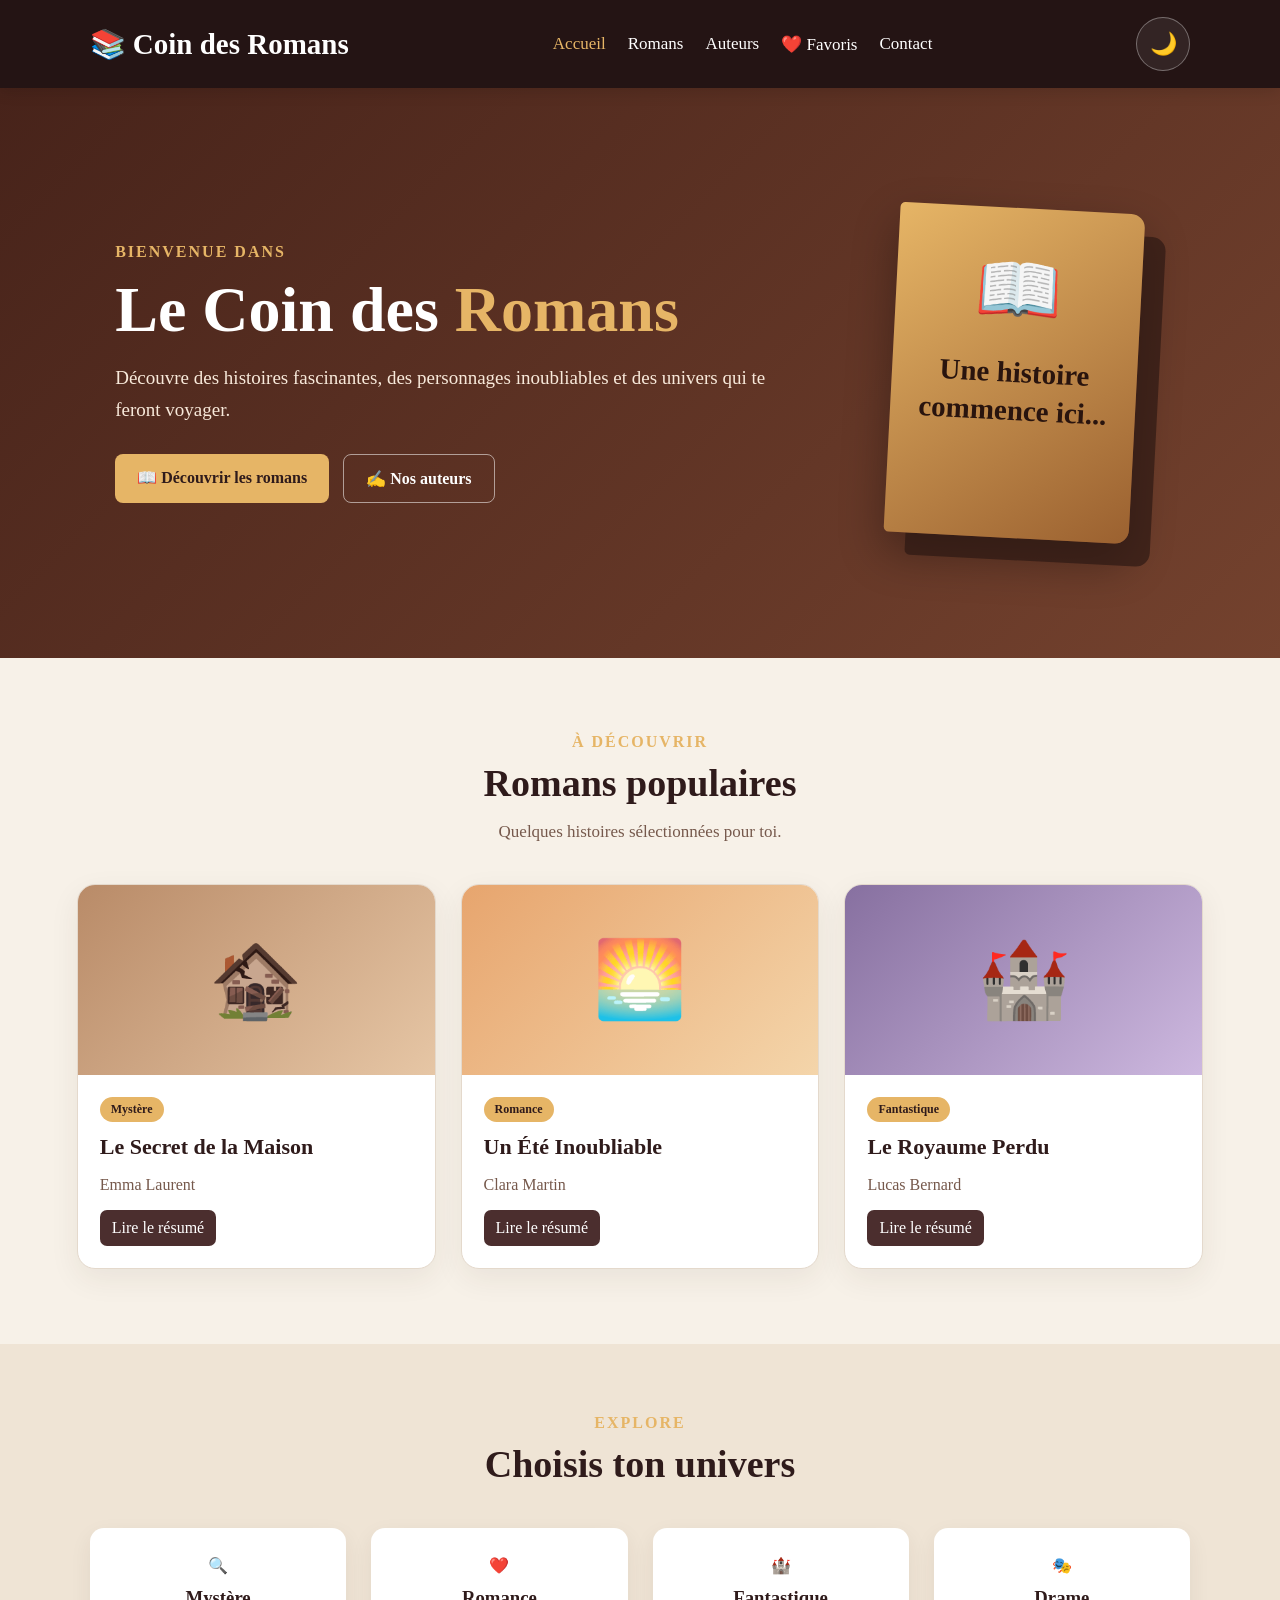
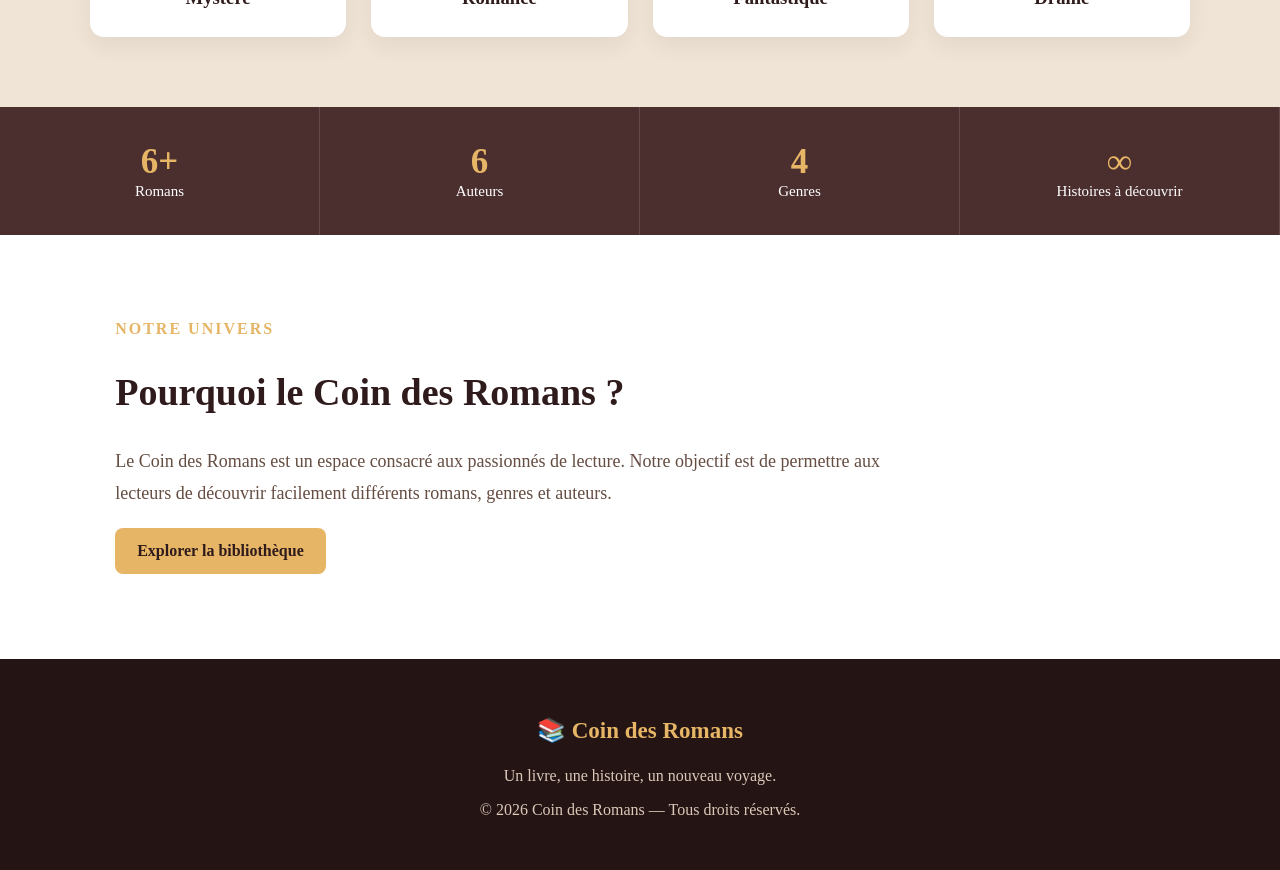
==== index.html @ 6b118066 "Coin des Romans site" ====
<!DOCTYPE html>
<html lang="fr">
<head>
    <meta charset="UTF-8">
    <meta name="viewport" content="width=device-width, initial-scale=1.0">
    <title>Coin des Romans</title>
    <link rel="stylesheet" href="style.css">
</head>
<body>

<header class="navbar">
    <a class="logo" href="index.html">📚 Coin des Romans</a>
    <nav>
        <a href="index.html" class="active">Accueil</a>
        <a href="romans.html">Romans</a>
        <a href="auteurs.html">Auteurs</a>
        <a href="favoris.html">❤️ Favoris</a>
        <a href="contact.html">Contact</a>
    </nav>
    <button id="themeButton" class="theme-btn" aria-label="Changer le thème">🌙</button>
</header>

<section class="hero">
    <div class="hero-content">
        <span class="small-title">BIENVENUE DANS</span>
        <h1>Le Coin des <span>Romans</span></h1>
        <p>Découvre des histoires fascinantes, des personnages inoubliables et des univers qui te feront voyager.</p>
        <div class="hero-buttons">
            <a href="romans.html" class="btn">📖 Découvrir les romans</a>
            <a href="auteurs.html" class="btn secondary">✍️ Nos auteurs</a>
        </div>
    </div>
    <div class="hero-book">
        <div class="book-cover">
            <span>📖</span>
            <h2>Une histoire<br>commence ici...</h2>
        </div>
    </div>
</section>

<section class="section">
    <div class="section-title">
        <span>À DÉCOUVRIR</span>
        <h2>Romans populaires</h2>
        <p>Quelques histoires sélectionnées pour toi.</p>
    </div>

    <div class="roman-grid">
        <article class="roman-card" data-genre="Mystère">
            <div class="roman-cover cover-1">🏚️</div>
            <div class="roman-info">
                <span class="genre">Mystère</span>
                <h3>Le Secret de la Maison</h3>
                <p>Emma Laurent</p>
                <button class="read-more" data-title="Le Secret de la Maison" data-author="Emma Laurent"
                    data-summary="Une jeune fille découvre une vieille maison abandonnée et décide de comprendre les secrets qui entourent cet étrange endroit.">Lire le résumé</button>
            </div>
        </article>

        <article class="roman-card" data-genre="Romance">
            <div class="roman-cover cover-2">🌅</div>
            <div class="roman-info">
                <span class="genre">Romance</span>
                <h3>Un Été Inoubliable</h3>
                <p>Clara Martin</p>
                <button class="read-more" data-title="Un Été Inoubliable" data-author="Clara Martin"
                    data-summary="Pendant un été plein de découvertes, deux jeunes personnes apprennent à mieux se connaître et voient leur quotidien changer.">Lire le résumé</button>
            </div>
        </article>

        <article class="roman-card" data-genre="Fantastique">
            <div class="roman-cover cover-3">🏰</div>
            <div class="roman-info">
                <span class="genre">Fantastique</span>
                <h3>Le Royaume Perdu</h3>
                <p>Lucas Bernard</p>
                <button class="read-more" data-title="Le Royaume Perdu" data-author="Lucas Bernard"
                    data-summary="Un mystérieux royaume oublié réapparaît après plusieurs siècles. Une jeune héroïne doit découvrir pourquoi son existence a été cachée.">Lire le résumé</button>
            </div>
        </article>
    </div>
</section>

<section class="categories">
    <div class="section-title">
        <span>EXPLORE</span>
        <h2>Choisis ton univers</h2>
    </div>
    <div class="category-grid">
        <a href="romans.html" class="category-card">🔍 <h3>Mystère</h3></a>
        <a href="romans.html" class="category-card">❤️ <h3>Romance</h3></a>
        <a href="romans.html" class="category-card">🏰 <h3>Fantastique</h3></a>
        <a href="romans.html" class="category-card">🎭 <h3>Drame</h3></a>
    </div>
</section>

<section class="stats">
    <div><strong>6+</strong><span>Romans</span></div>
    <div><strong>6</strong><span>Auteurs</span></div>
    <div><strong>4</strong><span>Genres</span></div>
    <div><strong>∞</strong><span>Histoires à découvrir</span></div>
</section>

<section class="about">
    <div>
        <span>NOTRE UNIVERS</span>
        <h2>Pourquoi le Coin des Romans ?</h2>
        <p>Le Coin des Romans est un espace consacré aux passionnés de lecture. Notre objectif est de permettre aux lecteurs de découvrir facilement différents romans, genres et auteurs.</p>
        <a href="romans.html" class="btn">Explorer la bibliothèque</a>
    </div>
</section>

<footer>
    <h3>📚 Coin des Romans</h3>
    <p>Un livre, une histoire, un nouveau voyage.</p>
    <p>© 2026 Coin des Romans — Tous droits réservés.</p>
</footer>

<div class="modal" id="romanModal">
    <div class="modal-content">
        <button class="close-modal" aria-label="Fermer">×</button>
        <h2 id="modalTitle"></h2>
        <p id="modalAuthor"></p>
        <p id="modalSummary"></p>
    </div>
</div>

<script src="script.js"></script>
</body>
</html>
---- style.css ----
*{box-sizing:border-box}
html{scroll-behavior:smooth}
body{margin:0;font-family:Georgia,"Times New Roman",serif;background:#f7f1e8;color:#2f1b1b;transition:background .3s,color .3s}
a{color:inherit}
button,input,textarea{font:inherit}
.navbar{min-height:88px;background:#241414;color:#fff;display:flex;align-items:center;justify-content:space-between;padding:0 7%;gap:25px;position:sticky;top:0;z-index:50;box-shadow:0 3px 15px #0002}
.logo{text-decoration:none;font-size:29px;font-weight:bold;white-space:nowrap}
nav{display:flex;align-items:center;gap:22px;flex-wrap:wrap;justify-content:center}
nav a{text-decoration:none;color:#fff;font-size:17px}
nav a:hover,nav a.active{color:#e6b566}
.theme-btn{width:54px;height:54px;border-radius:50%;border:1px solid #ffffff55;background:#ffffff12;color:#fff;cursor:pointer;font-size:22px}
.hero{min-height:570px;padding:80px 9%;display:flex;align-items:center;justify-content:space-between;gap:60px;background:linear-gradient(135deg,#47231a,#74422e);color:#fff}
.hero-content{max-width:680px}.small-title,.section-title>span,.about>div>span,.page-banner>span{letter-spacing:2px;font-weight:bold;color:#e6b566}
.hero h1{font-size:64px;line-height:1.05;margin:15px 0}.hero h1 span{color:#e6b566}.hero p{font-size:19px;line-height:1.7;color:#f8e9da}
.hero-buttons{display:flex;gap:14px;flex-wrap:wrap;margin-top:28px}
.btn{display:inline-block;border:0;background:#e6b566;color:#2f1b1b;text-decoration:none;padding:14px 22px;border-radius:8px;font-weight:bold;cursor:pointer;transition:.25s}
.btn:hover{transform:translateY(-2px);filter:brightness(1.05)}
.btn.secondary{background:transparent;color:#fff;border:1px solid #fff8}
.hero-book{display:flex;justify-content:center;min-width:300px}.book-cover{width:245px;height:330px;border-radius:5px 14px 14px 5px;background:linear-gradient(145deg,#e6b566,#9b6130);box-shadow:22px 22px 0 #2b1713aa,0 20px 45px #0005;padding:40px 25px;text-align:center;color:#29140e;transform:rotate(3deg)}
.book-cover span{font-size:70px}.book-cover h2{font-size:29px;line-height:1.3}
.section{width:min(1180px,88%);margin:0 auto;padding:75px 0}.section-title{text-align:center;margin-bottom:42px}.section-title h2{font-size:38px;margin:10px 0}.section-title p{font-size:17px;color:#76594c}
.roman-grid,.author-grid,.category-grid{display:grid;grid-template-columns:repeat(auto-fit,minmax(245px,1fr));gap:25px}
.roman-card,.author-card{background:#fff;border:1px solid #e4d9cc;border-radius:18px;overflow:hidden;box-shadow:0 10px 30px #3d2b1f12;transition:.25s}
.roman-card:hover,.author-card:hover{transform:translateY(-5px);box-shadow:0 15px 35px #3d2b1f22}
.roman-cover{height:190px;display:flex;align-items:center;justify-content:center;font-size:75px;background:#ead9c6}.cover-1{background:linear-gradient(135deg,#b98b68,#e6c6a5)}.cover-2{background:linear-gradient(135deg,#e7a56e,#f4d5aa)}.cover-3{background:linear-gradient(135deg,#8770a0,#cdb8df)}.cover-4{background:linear-gradient(135deg,#4a414e,#9a879e)}.cover-5{background:linear-gradient(135deg,#8c6b55,#d4b69c)}.cover-6{background:linear-gradient(135deg,#27365e,#6c7db4)}
.roman-info{padding:22px}.genre,.author-card>span{display:inline-block;background:#e6b566;color:#2f1b1b;border-radius:20px;padding:5px 11px;font-size:12px;font-weight:bold}.roman-info h3{margin:12px 0 6px;font-size:22px}.roman-info p{color:#76594c}.read-more,.favorite-btn{border:0;cursor:pointer;border-radius:7px;padding:9px 12px}.read-more{background:#4b2e2e;color:#fff}.favorite-btn{background:#f5e8da;color:#8b2f2f;font-size:20px;margin-right:7px}.favorite-btn.active{background:#ffe0e0}
.categories{padding:70px 7%;background:#efe4d5}.category-grid{max-width:1100px;margin:auto}.category-card{background:#fff;padding:28px;border-radius:14px;text-align:center;text-decoration:none;box-shadow:0 8px 22px #3d2b1f12}.category-card h3{margin:12px 0 0}
.stats{display:grid;grid-template-columns:repeat(4,1fr);background:#4b2e2e;color:#fff;text-align:center}.stats div{padding:35px 15px;border-right:1px solid #ffffff22}.stats strong{display:block;font-size:35px;color:#e6b566}.stats span{font-size:15px}
.about{padding:85px 9%;background:#fff}.about>div{max-width:800px}.about h2{font-size:38px}.about p{font-size:18px;line-height:1.8;color:#654d42}
.page-banner{text-align:center;padding:90px 20px;background:linear-gradient(135deg,#452219,#75452f);color:#fff}.page-banner h1{font-size:65px;margin:18px 0}.page-banner p{font-size:19px;color:#f7e9db}
.search-box{max-width:750px;margin:0 auto 25px;background:#fff;border:1px solid #dccfc1;border-radius:10px;padding:14px 18px;font-size:20px}.search-box input{border:0;outline:0;width:90%;font-size:17px;background:transparent}
.filters{display:flex;justify-content:center;gap:10px;flex-wrap:wrap;margin-bottom:35px}.filter-btn{border:1px solid #d1b99e;background:#fff;color:#4b2e2e;padding:10px 17px;border-radius:20px;cursor:pointer}.filter-btn.active{background:#4b2e2e;color:#fff}
.authors-section{background:#f7f1e8}.author-card{text-align:center;padding:40px 25px}.author-avatar{width:112px;height:112px;margin:0 auto 20px;border-radius:50%;display:flex;align-items:center;justify-content:center;background:linear-gradient(135deg,#75452f,#e6b566);font-size:48px;color:#2f1b1b}.author-card h3{font-size:25px;margin:10px 0}.author-card p{line-height:1.6;color:#76594c}
.contact-section{display:grid;grid-template-columns:1fr 1fr;gap:60px;align-items:start}.contact-intro h2{font-size:38px}.contact-intro>p{font-size:18px;line-height:1.8;color:#654d42}.contact-details p{line-height:1.8;font-size:17px}.contact-form{background:#fff;padding:30px;border-radius:18px;box-shadow:0 10px 30px #3d2b1f12}.contact-form label{display:block;margin:0 0 7px;font-weight:bold}.contact-form input,.contact-form textarea{width:100%;padding:13px;margin-bottom:18px;border:1px solid #d8cabc;border-radius:8px;outline:0;background:#fff}.contact-form input:focus,.contact-form textarea:focus{border-color:#a36b43}.contact-form .btn{width:100%}
.empty-message{text-align:center;padding:40px;font-size:18px;color:#76594c}.empty-message a{color:#8b5b37;font-weight:bold}
footer{background:#241414;color:#fff;text-align:center;padding:35px 20px}footer h3{font-size:23px;color:#e6b566}footer p{color:#dbc8b8}
.modal{position:fixed;inset:0;background:#0009;display:none;align-items:center;justify-content:center;padding:20px;z-index:100}.modal.show{display:flex}.modal-content{max-width:600px;width:100%;background:#fff;border-radius:18px;padding:35px;position:relative;box-shadow:0 20px 70px #0007}.modal-content h2{color:#4b2e2e}.close-modal{position:absolute;right:14px;top:10px;border:0;background:transparent;font-size:34px;cursor:pointer}
body.dark{background:#1d1513;color:#f7eee6}body.dark .section-title p,body.dark .roman-info p,body.dark .author-card p,body.dark .about p,body.dark .empty-message{color:#cdbdb0}body.dark .roman-card,body.dark .author-card,body.dark .contact-form,body.dark .modal-content,body.dark .search-box,body.dark .filter-btn,body.dark .category-card{background:#2b201d;color:#f7eee6;border-color:#493a34}body.dark .categories,body.dark .about{background:#251b18}body.dark .contact-form input,body.dark .contact-form textarea{background:#201715;color:#fff;border-color:#59463d}body.dark .favorite-btn{background:#493431;color:#ffb2b2}body.dark .page-banner{background:linear-gradient(135deg,#2b1712,#543022)}
@media(max-width:900px){.navbar{padding:15px 5%;flex-wrap:wrap;justify-content:center}.logo{width:100%;text-align:center}.hero{flex-direction:column;text-align:center;padding:60px 7%}.hero h1{font-size:47px}.hero-buttons{justify-content:center}.page-banner h1{font-size:47px}.contact-section{grid-template-columns:1fr}.stats{grid-template-columns:repeat(2,1fr)}}
@media(max-width:600px){nav{gap:10px}nav a{font-size:14px}.hero-book{min-width:0}.book-cover{width:205px;height:275px}.stats{grid-template-columns:1fr}.section{width:92%}}
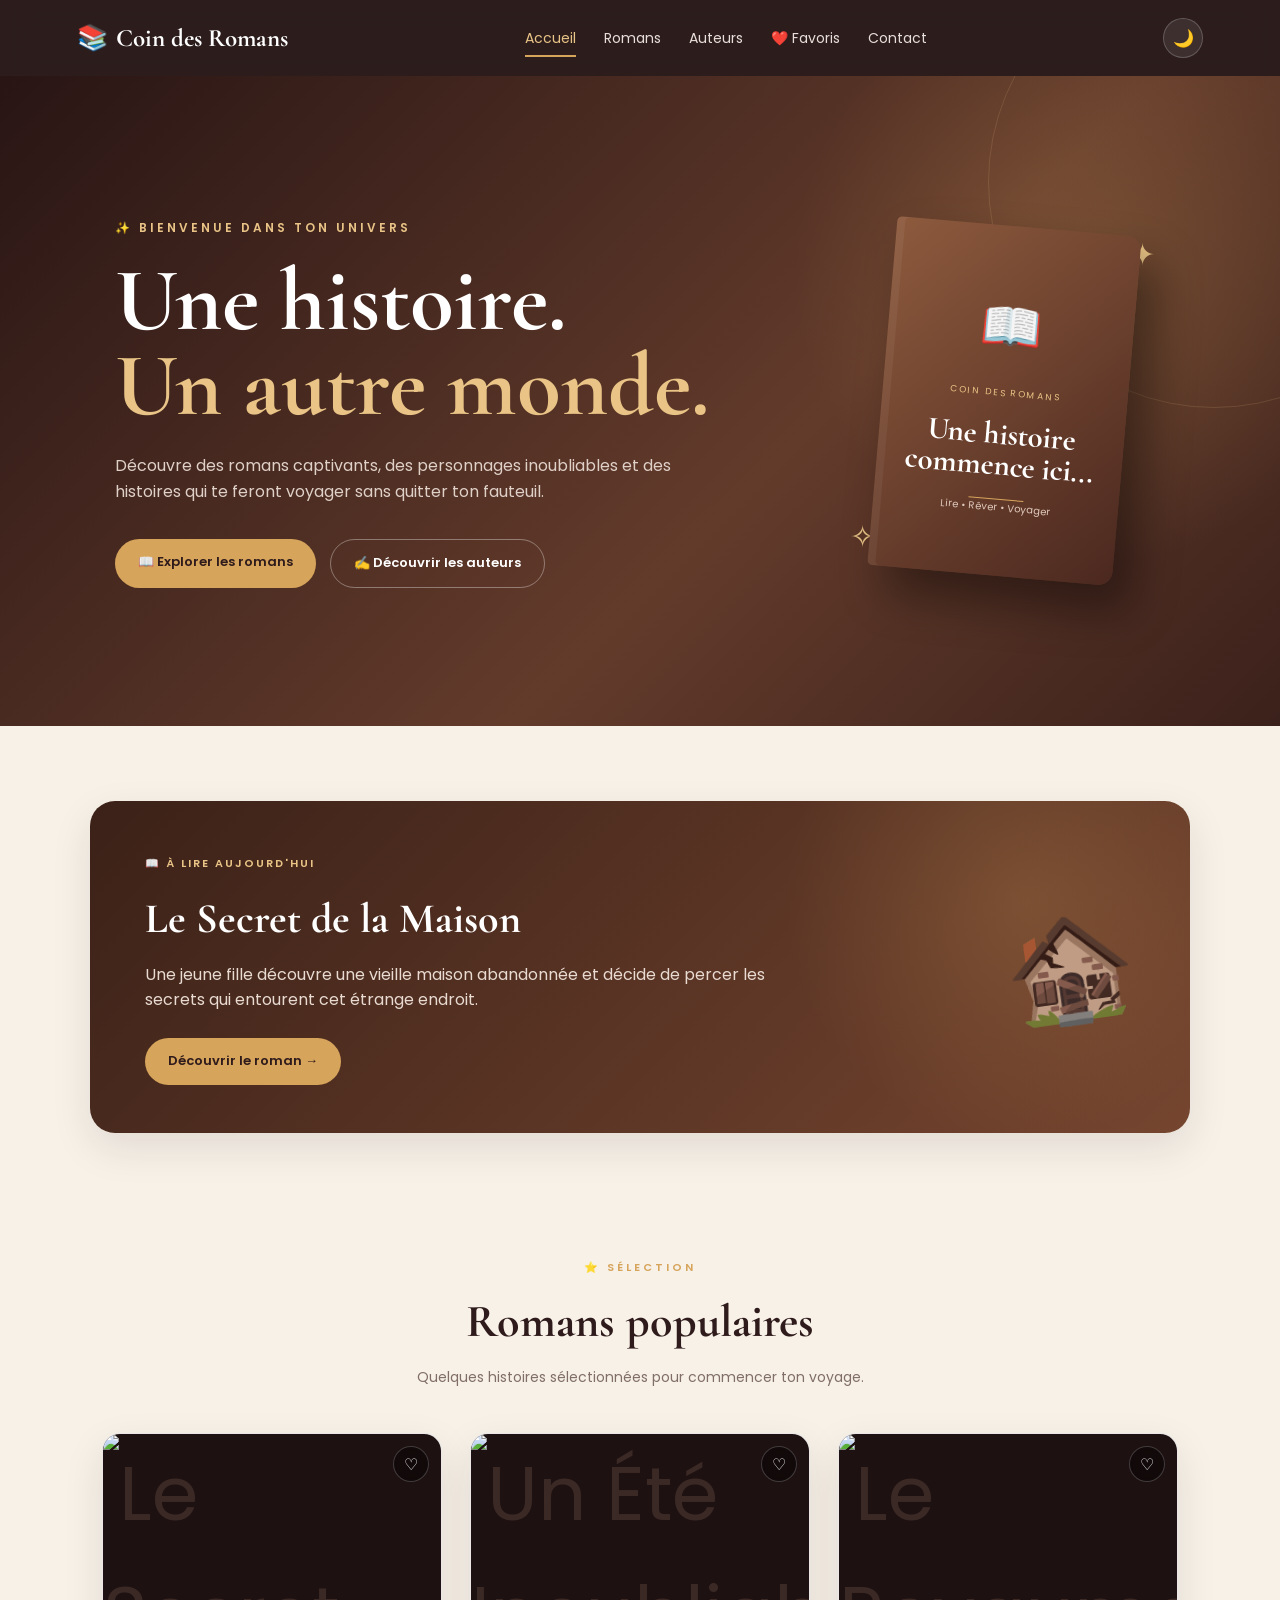
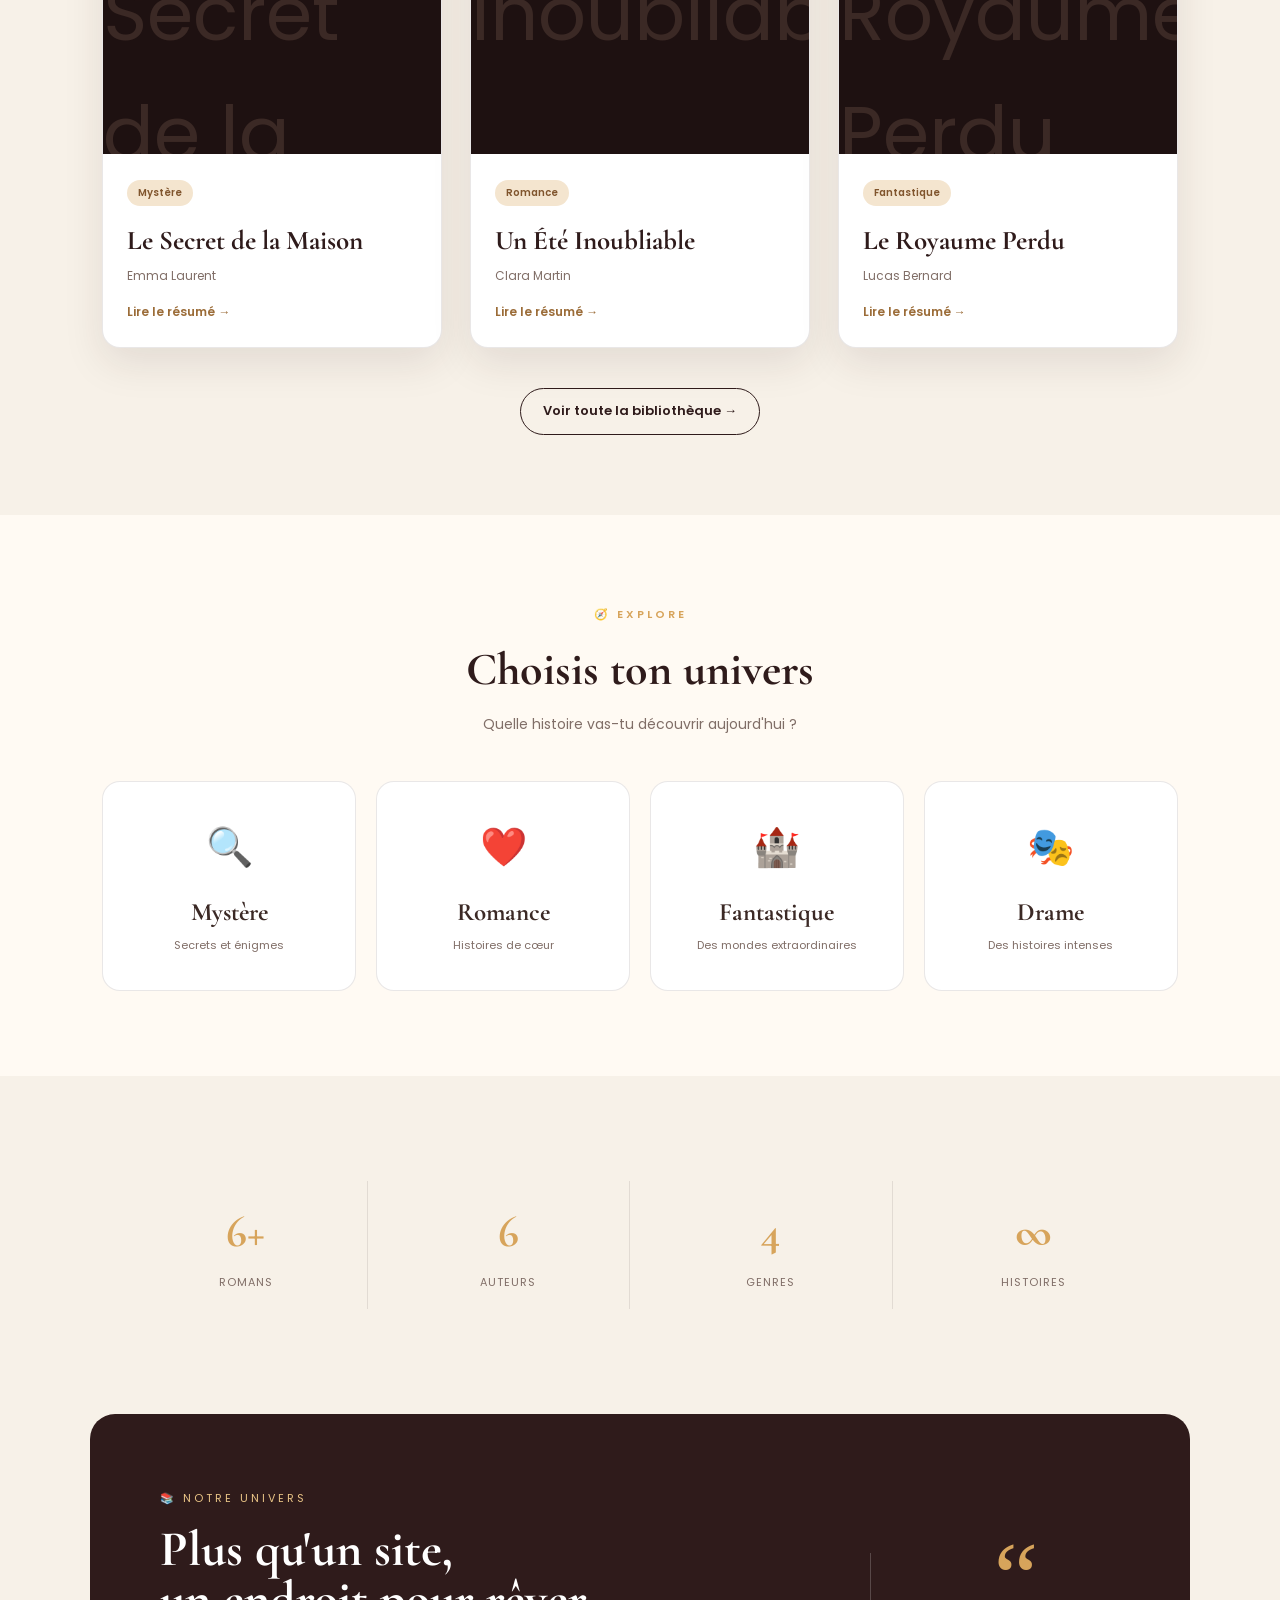
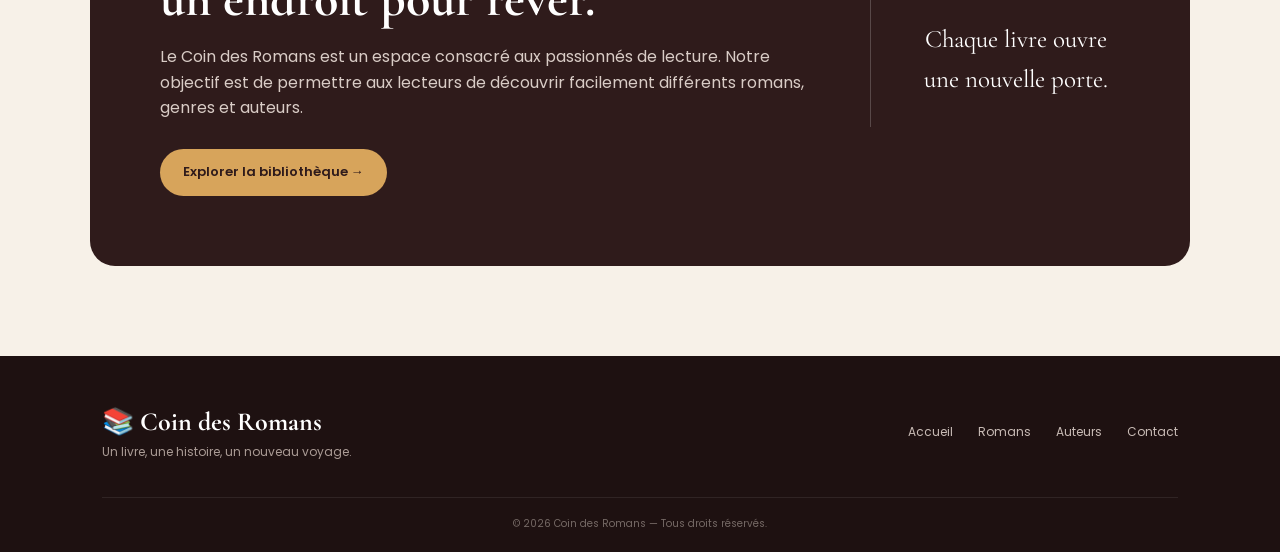
==== commit 03851245: "Mise a jour du site" ====
--- a/index.html
+++ b/index.html
@@ -6,10 +6,12 @@
     <title>Coin des Romans</title>
     <link rel="stylesheet" href="style.css">
 </head>
+
 <body>
 
 <header class="navbar">
-    <a class="logo" href="index.html">📚 Coin des Romans</a>
+    <a href="index.html" class="logo">📚 <span>Coin des Romans</span></a>
+
     <nav>
         <a href="index.html" class="active">Accueil</a>
         <a href="romans.html">Romans</a>
@@ -17,114 +19,271 @@
         <a href="favoris.html">❤️ Favoris</a>
         <a href="contact.html">Contact</a>
     </nav>
-    <button id="themeButton" class="theme-btn" aria-label="Changer le thème">🌙</button>
+
+    <button id="themeButton" class="theme-btn">🌙</button>
 </header>
+
+<main>
 
 <section class="hero">
     <div class="hero-content">
-        <span class="small-title">BIENVENUE DANS</span>
-        <h1>Le Coin des <span>Romans</span></h1>
-        <p>Découvre des histoires fascinantes, des personnages inoubliables et des univers qui te feront voyager.</p>
+        <span class="small-title">✨ BIENVENUE DANS TON UNIVERS</span>
+
+        <h1>
+            Une histoire.
+            <br>
+            <span>Un autre monde.</span>
+        </h1>
+
+        <p>
+            Découvre des romans captivants, des personnages inoubliables
+            et des histoires qui te feront voyager sans quitter ton fauteuil.
+        </p>
+
         <div class="hero-buttons">
-            <a href="romans.html" class="btn">📖 Découvrir les romans</a>
-            <a href="auteurs.html" class="btn secondary">✍️ Nos auteurs</a>
-        </div>
-    </div>
+            <a href="romans.html" class="btn">📖 Explorer les romans</a>
+            <a href="auteurs.html" class="btn secondary">✍️ Découvrir les auteurs</a>
+        </div>
+    </div>
+
     <div class="hero-book">
+        <div class="floating-star star1">✦</div>
+        <div class="floating-star star2">✧</div>
+
         <div class="book-cover">
             <span>📖</span>
+            <small>COIN DES ROMANS</small>
             <h2>Une histoire<br>commence ici...</h2>
-        </div>
-    </div>
-</section>
-
+            <div class="book-line"></div>
+            <p>Lire • Rêver • Voyager</p>
+        </div>
+    </div>
+</section>
+
+
+<section class="roman-du-jour">
+    <div class="roman-jour-content">
+        <span>📖 À LIRE AUJOURD'HUI</span>
+        <h2>Le Secret de la Maison</h2>
+
+        <p>
+            Une jeune fille découvre une vieille maison abandonnée et décide
+            de percer les secrets qui entourent cet étrange endroit.
+        </p>
+
+        <a href="romans.html" class="btn">Découvrir le roman →</a>
+    </div>
+
+    <div class="roman-jour-icon">
+        🏚️
+    </div>
+</section>
 <section class="section">
     <div class="section-title">
-        <span>À DÉCOUVRIR</span>
+        <span>⭐ SÉLECTION</span>
         <h2>Romans populaires</h2>
-        <p>Quelques histoires sélectionnées pour toi.</p>
+        <p>Quelques histoires sélectionnées pour commencer ton voyage.</p>
     </div>
 
     <div class="roman-grid">
+
         <article class="roman-card" data-genre="Mystère">
-            <div class="roman-cover cover-1">🏚️</div>
+            <div class="roman-cover">
+                <button class="favorite-btn" data-title="Le Secret de la Maison">♡</button>
+                <img src="https://images.unsplash.com/photo-1518709268805-4e9042af9f23?q=80&w=800&auto=format&fit=crop" alt="Le Secret de la Maison" class="book-img">
+            </div>
+
             <div class="roman-info">
                 <span class="genre">Mystère</span>
                 <h3>Le Secret de la Maison</h3>
                 <p>Emma Laurent</p>
-                <button class="read-more" data-title="Le Secret de la Maison" data-author="Emma Laurent"
-                    data-summary="Une jeune fille découvre une vieille maison abandonnée et décide de comprendre les secrets qui entourent cet étrange endroit.">Lire le résumé</button>
+
+                <button
+                    class="read-more"
+                    data-title="Le Secret de la Maison"
+                    data-author="Emma Laurent"
+                    data-summary="Une jeune fille découvre une vieille maison abandonnée et décide de comprendre les secrets qui entourent cet étrange endroit.">
+                    Lire le résumé →
+                </button>
             </div>
         </article>
 
+
         <article class="roman-card" data-genre="Romance">
-            <div class="roman-cover cover-2">🌅</div>
+            <div class="roman-cover">
+                <button class="favorite-btn" data-title="Un Été Inoubliable">♡</button>
+                <img src="https://images.unsplash.com/photo-1507525428034-b723cf961d3e?q=80&w=800&auto=format&fit=crop" alt="Un Été Inoubliable" class="book-img">
+            </div>
+
             <div class="roman-info">
                 <span class="genre">Romance</span>
                 <h3>Un Été Inoubliable</h3>
                 <p>Clara Martin</p>
-                <button class="read-more" data-title="Un Été Inoubliable" data-author="Clara Martin"
-                    data-summary="Pendant un été plein de découvertes, deux jeunes personnes apprennent à mieux se connaître et voient leur quotidien changer.">Lire le résumé</button>
+
+                <button
+                    class="read-more"
+                    data-title="Un Été Inoubliable"
+                    data-author="Clara Martin"
+                    data-summary="Pendant un été plein de découvertes, deux jeunes personnes apprennent à mieux se connaître et voient leur quotidien changer.">
+                    Lire le résumé →
+                </button>
             </div>
         </article>
 
+
         <article class="roman-card" data-genre="Fantastique">
-            <div class="roman-cover cover-3">🏰</div>
+            <div class="roman-cover">
+                <button class="favorite-btn" data-title="Le Royaume Perdu">♡</button>
+                <img src="https://images.unsplash.com/photo-1514539079130-25950c84af65?q=80&w=800&auto=format&fit=crop" alt="Le Royaume Perdu" class="book-img">
+            </div>
+
             <div class="roman-info">
                 <span class="genre">Fantastique</span>
                 <h3>Le Royaume Perdu</h3>
                 <p>Lucas Bernard</p>
-                <button class="read-more" data-title="Le Royaume Perdu" data-author="Lucas Bernard"
-                    data-summary="Un mystérieux royaume oublié réapparaît après plusieurs siècles. Une jeune héroïne doit découvrir pourquoi son existence a été cachée.">Lire le résumé</button>
+
+                <button
+                    class="read-more"
+                    data-title="Le Royaume Perdu"
+                    data-author="Lucas Bernard"
+                    data-summary="Un mystérieux royaume oublié réapparaît après plusieurs siècles. Une jeune héroïne doit découvrir pourquoi son existence a été cachée.">
+                    Lire le résumé →
+                </button>
             </div>
         </article>
+
+    </div>
+
+    <div class="center-button">
+        <a href="romans.html" class="outline-btn">Voir toute la bibliothèque →</a>
     </div>
 </section>
 
 <section class="categories">
     <div class="section-title">
-        <span>EXPLORE</span>
+        <span>🧭 EXPLORE</span>
         <h2>Choisis ton univers</h2>
-    </div>
+        <p>Quelle histoire vas-tu découvrir aujourd'hui ?</p>
+    </div>
+
     <div class="category-grid">
-        <a href="romans.html" class="category-card">🔍 <h3>Mystère</h3></a>
-        <a href="romans.html" class="category-card">❤️ <h3>Romance</h3></a>
-        <a href="romans.html" class="category-card">🏰 <h3>Fantastique</h3></a>
-        <a href="romans.html" class="category-card">🎭 <h3>Drame</h3></a>
-    </div>
-</section>
+
+        <a href="romans.html" class="category-card">
+            <div class="category-icon">🔍</div>
+            <h3>Mystère</h3>
+            <p>Secrets et énigmes</p>
+        </a>
+
+        <a href="romans.html" class="category-card">
+            <div class="category-icon">❤️</div>
+            <h3>Romance</h3>
+            <p>Histoires de cœur</p>
+        </a>
+
+        <a href="romans.html" class="category-card">
+            <div class="category-icon">🏰</div>
+            <h3>Fantastique</h3>
+            <p>Des mondes extraordinaires</p>
+        </a>
+
+        <a href="romans.html" class="category-card">
+            <div class="category-icon">🎭</div>
+            <h3>Drame</h3>
+            <p>Des histoires intenses</p>
+        </a>
+
+    </div>
+</section>
+
 
 <section class="stats">
-    <div><strong>6+</strong><span>Romans</span></div>
-    <div><strong>6</strong><span>Auteurs</span></div>
-    <div><strong>4</strong><span>Genres</span></div>
-    <div><strong>∞</strong><span>Histoires à découvrir</span></div>
-</section>
+    <div>
+        <strong>6+</strong>
+        <span>Romans</span>
+    </div>
+
+    <div>
+        <strong>6</strong>
+        <span>Auteurs</span>
+    </div>
+
+    <div>
+        <strong>4</strong>
+        <span>Genres</span>
+    </div>
+
+    <div>
+        <strong>∞</strong>
+        <span>Histoires</span>
+    </div>
+</section>
+
 
 <section class="about">
-    <div>
-        <span>NOTRE UNIVERS</span>
-        <h2>Pourquoi le Coin des Romans ?</h2>
-        <p>Le Coin des Romans est un espace consacré aux passionnés de lecture. Notre objectif est de permettre aux lecteurs de découvrir facilement différents romans, genres et auteurs.</p>
-        <a href="romans.html" class="btn">Explorer la bibliothèque</a>
-    </div>
-</section>
+    <div class="about-content">
+        <span>📚 NOTRE UNIVERS</span>
+
+        <h2>Plus qu'un site,<br>un endroit pour rêver.</h2>
+
+        <p>
+            Le Coin des Romans est un espace consacré aux passionnés de lecture.
+            Notre objectif est de permettre aux lecteurs de découvrir facilement
+            différents romans, genres et auteurs.
+        </p>
+
+        <a href="romans.html" class="btn">Explorer la bibliothèque →</a>
+    </div>
+
+    <div class="about-decoration">
+        <span>“</span>
+        <p>Chaque livre ouvre<br>une nouvelle porte.</p>
+    </div>
+</section>
+
+</main>
+
 
 <footer>
-    <h3>📚 Coin des Romans</h3>
-    <p>Un livre, une histoire, un nouveau voyage.</p>
-    <p>© 2026 Coin des Romans — Tous droits réservés.</p>
+    <div class="footer-content">
+
+        <div>
+            <h3>📚 Coin des Romans</h3>
+            <p>Un livre, une histoire, un nouveau voyage.</p>
+        </div>
+
+        <div class="footer-links">
+            <a href="index.html">Accueil</a>
+            <a href="romans.html">Romans</a>
+            <a href="auteurs.html">Auteurs</a>
+            <a href="contact.html">Contact</a>
+        </div>
+
+    </div>
+
+    <div class="footer-bottom">
+        © 2026 Coin des Romans — Tous droits réservés.
+    </div>
 </footer>
+
 
 <div class="modal" id="romanModal">
     <div class="modal-content">
+
         <button class="close-modal" aria-label="Fermer">×</button>
+
+        <span>📖 ROMAN</span>
+
         <h2 id="modalTitle"></h2>
-        <p id="modalAuthor"></p>
+
+        <p class="modal-author" id="modalAuthor"></p>
+
         <p id="modalSummary"></p>
+
     </div>
 </div>
 
+
 <script src="script.js"></script>
+
 </body>
 </html>
--- a/style.css
+++ b/style.css
@@ -1,40 +1,1035 @@
-*{box-sizing:border-box}
-html{scroll-behavior:smooth}
-body{margin:0;font-family:Georgia,"Times New Roman",serif;background:#f7f1e8;color:#2f1b1b;transition:background .3s,color .3s}
-a{color:inherit}
-button,input,textarea{font:inherit}
-.navbar{min-height:88px;background:#241414;color:#fff;display:flex;align-items:center;justify-content:space-between;padding:0 7%;gap:25px;position:sticky;top:0;z-index:50;box-shadow:0 3px 15px #0002}
-.logo{text-decoration:none;font-size:29px;font-weight:bold;white-space:nowrap}
-nav{display:flex;align-items:center;gap:22px;flex-wrap:wrap;justify-content:center}
-nav a{text-decoration:none;color:#fff;font-size:17px}
-nav a:hover,nav a.active{color:#e6b566}
-.theme-btn{width:54px;height:54px;border-radius:50%;border:1px solid #ffffff55;background:#ffffff12;color:#fff;cursor:pointer;font-size:22px}
-.hero{min-height:570px;padding:80px 9%;display:flex;align-items:center;justify-content:space-between;gap:60px;background:linear-gradient(135deg,#47231a,#74422e);color:#fff}
-.hero-content{max-width:680px}.small-title,.section-title>span,.about>div>span,.page-banner>span{letter-spacing:2px;font-weight:bold;color:#e6b566}
-.hero h1{font-size:64px;line-height:1.05;margin:15px 0}.hero h1 span{color:#e6b566}.hero p{font-size:19px;line-height:1.7;color:#f8e9da}
-.hero-buttons{display:flex;gap:14px;flex-wrap:wrap;margin-top:28px}
-.btn{display:inline-block;border:0;background:#e6b566;color:#2f1b1b;text-decoration:none;padding:14px 22px;border-radius:8px;font-weight:bold;cursor:pointer;transition:.25s}
-.btn:hover{transform:translateY(-2px);filter:brightness(1.05)}
-.btn.secondary{background:transparent;color:#fff;border:1px solid #fff8}
-.hero-book{display:flex;justify-content:center;min-width:300px}.book-cover{width:245px;height:330px;border-radius:5px 14px 14px 5px;background:linear-gradient(145deg,#e6b566,#9b6130);box-shadow:22px 22px 0 #2b1713aa,0 20px 45px #0005;padding:40px 25px;text-align:center;color:#29140e;transform:rotate(3deg)}
-.book-cover span{font-size:70px}.book-cover h2{font-size:29px;line-height:1.3}
-.section{width:min(1180px,88%);margin:0 auto;padding:75px 0}.section-title{text-align:center;margin-bottom:42px}.section-title h2{font-size:38px;margin:10px 0}.section-title p{font-size:17px;color:#76594c}
-.roman-grid,.author-grid,.category-grid{display:grid;grid-template-columns:repeat(auto-fit,minmax(245px,1fr));gap:25px}
-.roman-card,.author-card{background:#fff;border:1px solid #e4d9cc;border-radius:18px;overflow:hidden;box-shadow:0 10px 30px #3d2b1f12;transition:.25s}
-.roman-card:hover,.author-card:hover{transform:translateY(-5px);box-shadow:0 15px 35px #3d2b1f22}
-.roman-cover{height:190px;display:flex;align-items:center;justify-content:center;font-size:75px;background:#ead9c6}.cover-1{background:linear-gradient(135deg,#b98b68,#e6c6a5)}.cover-2{background:linear-gradient(135deg,#e7a56e,#f4d5aa)}.cover-3{background:linear-gradient(135deg,#8770a0,#cdb8df)}.cover-4{background:linear-gradient(135deg,#4a414e,#9a879e)}.cover-5{background:linear-gradient(135deg,#8c6b55,#d4b69c)}.cover-6{background:linear-gradient(135deg,#27365e,#6c7db4)}
-.roman-info{padding:22px}.genre,.author-card>span{display:inline-block;background:#e6b566;color:#2f1b1b;border-radius:20px;padding:5px 11px;font-size:12px;font-weight:bold}.roman-info h3{margin:12px 0 6px;font-size:22px}.roman-info p{color:#76594c}.read-more,.favorite-btn{border:0;cursor:pointer;border-radius:7px;padding:9px 12px}.read-more{background:#4b2e2e;color:#fff}.favorite-btn{background:#f5e8da;color:#8b2f2f;font-size:20px;margin-right:7px}.favorite-btn.active{background:#ffe0e0}
-.categories{padding:70px 7%;background:#efe4d5}.category-grid{max-width:1100px;margin:auto}.category-card{background:#fff;padding:28px;border-radius:14px;text-align:center;text-decoration:none;box-shadow:0 8px 22px #3d2b1f12}.category-card h3{margin:12px 0 0}
-.stats{display:grid;grid-template-columns:repeat(4,1fr);background:#4b2e2e;color:#fff;text-align:center}.stats div{padding:35px 15px;border-right:1px solid #ffffff22}.stats strong{display:block;font-size:35px;color:#e6b566}.stats span{font-size:15px}
-.about{padding:85px 9%;background:#fff}.about>div{max-width:800px}.about h2{font-size:38px}.about p{font-size:18px;line-height:1.8;color:#654d42}
-.page-banner{text-align:center;padding:90px 20px;background:linear-gradient(135deg,#452219,#75452f);color:#fff}.page-banner h1{font-size:65px;margin:18px 0}.page-banner p{font-size:19px;color:#f7e9db}
-.search-box{max-width:750px;margin:0 auto 25px;background:#fff;border:1px solid #dccfc1;border-radius:10px;padding:14px 18px;font-size:20px}.search-box input{border:0;outline:0;width:90%;font-size:17px;background:transparent}
-.filters{display:flex;justify-content:center;gap:10px;flex-wrap:wrap;margin-bottom:35px}.filter-btn{border:1px solid #d1b99e;background:#fff;color:#4b2e2e;padding:10px 17px;border-radius:20px;cursor:pointer}.filter-btn.active{background:#4b2e2e;color:#fff}
-.authors-section{background:#f7f1e8}.author-card{text-align:center;padding:40px 25px}.author-avatar{width:112px;height:112px;margin:0 auto 20px;border-radius:50%;display:flex;align-items:center;justify-content:center;background:linear-gradient(135deg,#75452f,#e6b566);font-size:48px;color:#2f1b1b}.author-card h3{font-size:25px;margin:10px 0}.author-card p{line-height:1.6;color:#76594c}
-.contact-section{display:grid;grid-template-columns:1fr 1fr;gap:60px;align-items:start}.contact-intro h2{font-size:38px}.contact-intro>p{font-size:18px;line-height:1.8;color:#654d42}.contact-details p{line-height:1.8;font-size:17px}.contact-form{background:#fff;padding:30px;border-radius:18px;box-shadow:0 10px 30px #3d2b1f12}.contact-form label{display:block;margin:0 0 7px;font-weight:bold}.contact-form input,.contact-form textarea{width:100%;padding:13px;margin-bottom:18px;border:1px solid #d8cabc;border-radius:8px;outline:0;background:#fff}.contact-form input:focus,.contact-form textarea:focus{border-color:#a36b43}.contact-form .btn{width:100%}
-.empty-message{text-align:center;padding:40px;font-size:18px;color:#76594c}.empty-message a{color:#8b5b37;font-weight:bold}
-footer{background:#241414;color:#fff;text-align:center;padding:35px 20px}footer h3{font-size:23px;color:#e6b566}footer p{color:#dbc8b8}
-.modal{position:fixed;inset:0;background:#0009;display:none;align-items:center;justify-content:center;padding:20px;z-index:100}.modal.show{display:flex}.modal-content{max-width:600px;width:100%;background:#fff;border-radius:18px;padding:35px;position:relative;box-shadow:0 20px 70px #0007}.modal-content h2{color:#4b2e2e}.close-modal{position:absolute;right:14px;top:10px;border:0;background:transparent;font-size:34px;cursor:pointer}
-body.dark{background:#1d1513;color:#f7eee6}body.dark .section-title p,body.dark .roman-info p,body.dark .author-card p,body.dark .about p,body.dark .empty-message{color:#cdbdb0}body.dark .roman-card,body.dark .author-card,body.dark .contact-form,body.dark .modal-content,body.dark .search-box,body.dark .filter-btn,body.dark .category-card{background:#2b201d;color:#f7eee6;border-color:#493a34}body.dark .categories,body.dark .about{background:#251b18}body.dark .contact-form input,body.dark .contact-form textarea{background:#201715;color:#fff;border-color:#59463d}body.dark .favorite-btn{background:#493431;color:#ffb2b2}body.dark .page-banner{background:linear-gradient(135deg,#2b1712,#543022)}
-@media(max-width:900px){.navbar{padding:15px 5%;flex-wrap:wrap;justify-content:center}.logo{width:100%;text-align:center}.hero{flex-direction:column;text-align:center;padding:60px 7%}.hero h1{font-size:47px}.hero-buttons{justify-content:center}.page-banner h1{font-size:47px}.contact-section{grid-template-columns:1fr}.stats{grid-template-columns:repeat(2,1fr)}}
-@media(max-width:600px){nav{gap:10px}nav a{font-size:14px}.hero-book{min-width:0}.book-cover{width:205px;height:275px}.stats{grid-template-columns:1fr}.section{width:92%}}
+@import url('https://fonts.googleapis.com/css2?family=Cormorant+Garamond:wght@500;600;700&family=Poppins:wght@300;400;500;600&display=swap');
+
+:root {
+    --bg: #f7f1e8;
+    --bg2: #fffaf3;
+    --card: #ffffff;
+    --brown: #2f1b1b;
+    --brown2: #542f24;
+    --gold: #d7a45b;
+    --gold-light: #e9c486;
+    --text: #3b2925;
+    --muted: #806e67;
+    --border: rgba(47, 27, 27, 0.1);
+    --shadow: 0 15px 40px rgba(47, 27, 27, 0.10);
+}
+
+* {
+    margin: 0;
+    padding: 0;
+    box-sizing: border-box;
+}
+
+html {
+    scroll-behavior: smooth;
+}
+
+body {
+    font-family: 'Poppins', sans-serif;
+    background: var(--bg);
+    color: var(--text);
+    line-height: 1.6;
+    transition: background .3s, color .3s;
+}
+
+a {
+    text-decoration: none;
+    color: inherit;
+}
+
+button {
+    font-family: inherit;
+}
+
+
+/* ================= NAVBAR ================= */
+
+.navbar {
+    height: 76px;
+    padding: 0 6%;
+    display: flex;
+    align-items: center;
+    justify-content: space-between;
+    background: rgba(36, 20, 20, .96);
+    color: white;
+    position: sticky;
+    top: 0;
+    z-index: 1000;
+    backdrop-filter: blur(15px);
+}
+
+.logo {
+    font-family: 'Cormorant Garamond', serif;
+    font-size: 25px;
+    font-weight: 700;
+    display: flex;
+    align-items: center;
+    gap: 8px;
+}
+
+.navbar nav {
+    display: flex;
+    gap: 28px;
+}
+
+.navbar nav a {
+    position: relative;
+    font-size: 14px;
+    color: #e8ded9;
+    transition: .3s;
+}
+
+.navbar nav a:hover,
+.navbar nav a.active {
+    color: var(--gold-light);
+}
+
+.navbar nav a::after {
+    content: "";
+    position: absolute;
+    left: 0;
+    bottom: -8px;
+    width: 0;
+    height: 2px;
+    background: var(--gold);
+    transition: .3s;
+}
+
+.navbar nav a:hover::after,
+.navbar nav a.active::after {
+    width: 100%;
+}
+
+.theme-btn {
+    border: 1px solid rgba(255,255,255,.2);
+    background: rgba(255,255,255,.08);
+    color: white;
+    width: 40px;
+    height: 40px;
+    border-radius: 50%;
+    cursor: pointer;
+    font-size: 17px;
+    transition: .3s;
+}
+
+.theme-btn:hover {
+    transform: rotate(20deg) scale(1.08);
+}
+
+
+/* ================= HERO ================= */
+
+.hero {
+    min-height: 650px;
+    padding: 80px 9%;
+    display: flex;
+    align-items: center;
+    justify-content: space-between;
+    gap: 60px;
+    position: relative;
+    overflow: hidden;
+    color: white;
+
+    background:
+        radial-gradient(circle at 85% 30%, rgba(215,164,91,.22), transparent 25%),
+        linear-gradient(135deg, #281514, #633b2b 60%, #3b211b);
+}
+
+.hero::before {
+    content: "";
+    position: absolute;
+    width: 450px;
+    height: 450px;
+    border: 1px solid rgba(233,196,134,.15);
+    border-radius: 50%;
+    right: -160px;
+    top: -120px;
+}
+
+.hero-content {
+    max-width: 650px;
+    position: relative;
+    z-index: 2;
+    animation: fadeUp .8s ease;
+}
+
+.small-title {
+    color: var(--gold-light);
+    letter-spacing: 3px;
+    font-size: 12px;
+    font-weight: 600;
+}
+
+.hero h1 {
+    font-family: 'Cormorant Garamond', serif;
+    font-size: clamp(55px, 7vw, 90px);
+    line-height: .95;
+    margin: 18px 0 25px;
+}
+
+.hero h1 span {
+    color: var(--gold-light);
+}
+
+.hero-content > p {
+    max-width: 590px;
+    color: #dfd0c8;
+    font-size: 16px;
+}
+
+.hero-buttons {
+    display: flex;
+    gap: 14px;
+    margin-top: 35px;
+    flex-wrap: wrap;
+}
+
+.btn {
+    display: inline-block;
+    padding: 13px 23px;
+    border-radius: 30px;
+    background: var(--gold);
+    color: #2f1b1b;
+    font-weight: 600;
+    font-size: 13px;
+    transition: .3s;
+    border: none;
+    cursor: pointer;
+}
+
+.btn:hover {
+    transform: translateY(-3px);
+    box-shadow: 0 10px 25px rgba(215,164,91,.25);
+}
+
+.btn.secondary {
+    background: transparent;
+    color: white;
+    border: 1px solid rgba(255,255,255,.35);
+}
+
+
+/* ================= BOOK ================= */
+
+.hero-book {
+    width: 320px;
+    height: 390px;
+    position: relative;
+    display: flex;
+    justify-content: center;
+    align-items: center;
+}
+
+.book-cover {
+    width: 245px;
+    height: 350px;
+    padding: 40px 25px;
+    text-align: center;
+    display: flex;
+    flex-direction: column;
+    align-items: center;
+    justify-content: center;
+
+    border-radius: 5px 14px 14px 5px;
+
+    background:
+        linear-gradient(135deg, #8d5a3d, #4b281f);
+
+    box-shadow:
+        20px 25px 45px rgba(0,0,0,.4),
+        inset 8px 0 0 rgba(255,255,255,.05);
+
+    transform: rotate(5deg);
+    transition: .5s;
+}
+
+.book-cover:hover {
+    transform: rotate(1deg) translateY(-10px);
+}
+
+.book-cover > span {
+    font-size: 50px;
+}
+
+.book-cover small {
+    color: var(--gold-light);
+    letter-spacing: 2px;
+    margin-top: 20px;
+    font-size: 9px;
+}
+
+.book-cover h2 {
+    font-family: 'Cormorant Garamond', serif;
+    font-size: 31px;
+    margin: 18px 0;
+    line-height: 1;
+}
+
+.book-cover p {
+    font-size: 10px;
+    color: #dfc9bc;
+}
+
+.book-line {
+    width: 55px;
+    height: 1px;
+    background: var(--gold);
+}
+
+.floating-star {
+    position: absolute;
+    color: var(--gold-light);
+    font-size: 30px;
+    animation: float 3s ease-in-out infinite;
+}
+
+.star1 {
+    top: 25px;
+    right: 10px;
+}
+
+.star2 {
+    bottom: 35px;
+    left: 5px;
+    animation-delay: 1s;
+}
+
+
+/* ================= ROMAN DU JOUR ================= */
+
+.roman-du-jour {
+    max-width: 1100px;
+    margin: 75px auto 40px;
+    padding: 48px 55px;
+    border-radius: 25px;
+
+    background:
+        radial-gradient(circle at 85% 30%, rgba(215,164,91,.2), transparent 25%),
+        linear-gradient(135deg, #3b2118, #75452f);
+
+    color: white;
+
+    display: flex;
+    align-items: center;
+    justify-content: space-between;
+    gap: 30px;
+
+    box-shadow: var(--shadow);
+    overflow: hidden;
+}
+
+.roman-jour-content {
+    max-width: 700px;
+}
+
+.roman-jour-content > span {
+    color: var(--gold-light);
+    font-size: 11px;
+    letter-spacing: 2px;
+    font-weight: 600;
+}
+
+.roman-jour-content h2 {
+    font-family: 'Cormorant Garamond', serif;
+    font-size: 42px;
+    margin: 10px 0;
+}
+
+.roman-jour-content p {
+    color: #e9dbd2;
+    max-width: 650px;
+    margin-bottom: 25px;
+}
+
+.roman-jour-icon {
+    font-size: 105px;
+    transform: rotate(-8deg);
+    opacity: .9;
+}
+
+
+/* ================= SECTIONS ================= */
+
+.section {
+    padding: 80px 8%;
+}
+
+.section-title {
+    text-align: center;
+    margin-bottom: 45px;
+}
+
+.section-title > span {
+    color: var(--gold);
+    font-size: 11px;
+    letter-spacing: 3px;
+    font-weight: 600;
+}
+
+.section-title h2 {
+    font-family: 'Cormorant Garamond', serif;
+    font-size: 46px;
+    color: var(--brown);
+    margin: 7px 0;
+}
+
+.section-title p {
+    color: var(--muted);
+    font-size: 14px;
+}
+
+
+/* ================= ROMAN CARDS ================= */
+
+.roman-grid {
+    max-width: 1150px;
+    margin: auto;
+    display: grid;
+    grid-template-columns: repeat(3, 1fr);
+    gap: 28px;
+}
+
+.roman-card {
+    background: var(--card);
+    border-radius: 18px;
+    overflow: hidden;
+    box-shadow: var(--shadow);
+    border: 1px solid var(--border);
+    transition: .35s;
+}
+
+.roman-card:hover {
+    transform: translateY(-9px);
+    box-shadow: 0 25px 50px rgba(47,27,27,.15);
+}
+
+.roman-cover {
+    height: 240px;
+    display: flex;
+    align-items: center;
+    justify-content: center;
+    font-size: 75px;
+    position: relative;
+    overflow: hidden;
+}
+
+.roman-cover {
+    height: 320px;
+    width: 100%;
+    position: relative;
+    overflow: hidden;
+    background: #1e1111;
+}
+
+.book-img {
+    width: 100%;
+    height: 100%;
+    object-fit: cover;
+    object-position: center;
+    transition: transform 0.4s ease;
+}
+
+.roman-card:hover .book-img {
+    transform: scale(1.05);
+}
+
+.favorite-btn {
+    position: absolute;
+    top: 12px;
+    right: 12px;
+    z-index: 10;
+    background: rgba(0, 0, 0, 0.4);
+    backdrop-filter: blur(5px);
+    border: 1px solid rgba(255, 255, 255, 0.2);
+    color: #fff;
+    width: 36px;
+    height: 36px;
+    border-radius: 50%;
+    cursor: pointer;
+    display: flex;
+    align-items: center;
+    justify-content: center;
+    font-size: 16px;
+    transition: 0.3s;
+}
+
+.favorite-btn:hover,
+.favorite-btn.active {
+    background: var(--gold);
+    color: #2f1b1b;
+    border-color: var(--gold);
+}
+.roman-info {
+    padding: 24px;
+}
+
+.genre {
+    display: inline-block;
+    color: #80552d;
+    background: #f4e5cf;
+    padding: 5px 11px;
+    border-radius: 20px;
+    font-size: 10px;
+    font-weight: 600;
+}
+
+.roman-info h3 {
+    font-family: 'Cormorant Garamond', serif;
+    font-size: 27px;
+    margin: 13px 0 3px;
+    color: var(--brown);
+}
+
+.roman-info > p {
+    color: var(--muted);
+    font-size: 12px;
+}
+
+.read-more {
+    margin-top: 18px;
+    border: none;
+    background: none;
+    color: #9b6c38;
+    font-weight: 600;
+    cursor: pointer;
+    font-size: 12px;
+}
+
+.read-more:hover {
+    color: var(--brown);
+}
+
+
+/* ================= BUTTON CENTRE ================= */
+
+.center-button {
+    text-align: center;
+    margin-top: 40px;
+}
+
+.outline-btn {
+    display: inline-block;
+    padding: 12px 22px;
+    border: 1px solid var(--brown);
+    border-radius: 30px;
+    color: var(--brown);
+    font-size: 13px;
+    font-weight: 600;
+    transition: .3s;
+}
+
+.outline-btn:hover {
+    background: var(--brown);
+    color: white;
+    transform: translateY(-2px);
+}
+
+
+/* ================= CATEGORIES ================= */
+
+.categories {
+    padding: 85px 8%;
+    background: var(--bg2);
+}
+
+.category-grid {
+    max-width: 1100px;
+    margin: auto;
+    display: grid;
+    grid-template-columns: repeat(4, 1fr);
+    gap: 20px;
+}
+
+.category-card {
+    padding: 35px 20px;
+    background: var(--card);
+    border: 1px solid var(--border);
+    border-radius: 18px;
+    text-align: center;
+    transition: .3s;
+}
+
+.category-card:hover {
+    transform: translateY(-7px);
+    background: var(--brown);
+    color: white;
+}
+
+.category-icon {
+    font-size: 38px;
+    margin-bottom: 15px;
+}
+
+.category-card h3 {
+    font-family: 'Cormorant Garamond', serif;
+    font-size: 25px;
+}
+
+.category-card p {
+    color: var(--muted);
+    font-size: 11px;
+    margin-top: 5px;
+}
+
+.category-card:hover p {
+    color: #d8cbc4;
+}
+
+
+/* ================= STATS ================= */
+
+.stats {
+    max-width: 1100px;
+    margin: 70px auto;
+    padding: 35px;
+    display: grid;
+    grid-template-columns: repeat(4, 1fr);
+    gap: 20px;
+    text-align: center;
+}
+
+.stats div {
+    padding: 15px;
+    border-right: 1px solid var(--border);
+}
+
+.stats div:last-child {
+    border-right: none;
+}
+
+.stats strong {
+    display: block;
+    font-family: 'Cormorant Garamond', serif;
+    font-size: 45px;
+    color: var(--gold);
+}
+
+.stats span {
+    font-size: 11px;
+    color: var(--muted);
+    text-transform: uppercase;
+    letter-spacing: 1px;
+}
+
+
+/* ================= ABOUT ================= */
+
+.about {
+    margin: 30px 7% 90px;
+    padding: 70px;
+    border-radius: 25px;
+    background: var(--brown);
+    color: white;
+
+    display: flex;
+    justify-content: space-between;
+    align-items: center;
+    gap: 50px;
+
+    overflow: hidden;
+}
+
+.about-content {
+    max-width: 650px;
+}
+
+.about-content > span {
+    color: var(--gold-light);
+    font-size: 11px;
+    letter-spacing: 3px;
+}
+
+.about h2 {
+    font-family: 'Cormorant Garamond', serif;
+    font-size: 50px;
+    line-height: 1;
+    margin: 15px 0 20px;
+}
+
+.about p {
+    color: #d9ccc6;
+    margin-bottom: 28px;
+}
+
+.about-decoration {
+    min-width: 250px;
+    text-align: center;
+    border-left: 1px solid rgba(255,255,255,.2);
+    padding-left: 40px;
+}
+
+.about-decoration span {
+    font-family: Georgia, serif;
+    font-size: 100px;
+    color: var(--gold);
+    line-height: .5;
+}
+
+.about-decoration p {
+    font-family: 'Cormorant Garamond', serif;
+    font-size: 25px;
+    color: white;
+}
+
+
+/* ================= FOOTER ================= */
+
+footer {
+    background: #1e1111;
+    color: white;
+    padding: 45px 8% 20px;
+}
+
+.footer-content {
+    display: flex;
+    justify-content: space-between;
+    gap: 30px;
+}
+
+footer h3 {
+    font-family: 'Cormorant Garamond', serif;
+    font-size: 26px;
+}
+
+footer p {
+    color: #aa9b95;
+    font-size: 12px;
+}
+
+.footer-links {
+    display: flex;
+    gap: 25px;
+    align-items: center;
+}
+
+.footer-links a {
+    color: #c8bbb5;
+    font-size: 12px;
+}
+
+.footer-links a:hover {
+    color: var(--gold-light);
+}
+
+.footer-bottom {
+    margin-top: 35px;
+    padding-top: 18px;
+    border-top: 1px solid rgba(255,255,255,.08);
+    text-align: center;
+    color: #756965;
+    font-size: 10px;
+}
+
+
+/* ================= MODAL ================= */
+
+.modal {
+    position: fixed;
+    inset: 0;
+    background: rgba(20,10,10,.72);
+    backdrop-filter: blur(8px);
+    display: none;
+    align-items: center;
+    justify-content: center;
+    padding: 20px;
+    z-index: 2000;
+}
+
+.modal.show {
+    display: flex;
+}
+
+.modal-content {
+    max-width: 550px;
+    width: 100%;
+    background: var(--card);
+    border-radius: 22px;
+    padding: 45px;
+    position: relative;
+    box-shadow: 0 30px 80px rgba(0,0,0,.3);
+    animation: modalIn .3s ease;
+}
+
+.modal-content > span {
+    color: var(--gold);
+    font-size: 10px;
+    letter-spacing: 2px;
+}
+
+.modal-content h2 {
+    font-family: 'Cormorant Garamond', serif;
+    font-size: 40px;
+    color: var(--brown);
+    margin: 10px 0 3px;
+}
+
+.modal-author {
+    color: var(--gold);
+    font-size: 12px;
+    margin-bottom: 20px;
+}
+
+.modal-content p:last-child {
+    color: var(--muted);
+    font-size: 14px;
+}
+
+.close-modal {
+    position: absolute;
+    top: 15px;
+    right: 18px;
+    border: none;
+    background: #f2e8df;
+    width: 35px;
+    height: 35px;
+    border-radius: 50%;
+    cursor: pointer;
+    font-size: 20px;
+}
+
+
+/* ================= DARK MODE ================= */
+
+body.dark {
+    --bg: #171010;
+    --bg2: #211616;
+    --card: #291b1b;
+    --brown: #f5e9df;
+    --brown2: #d6b48a;
+    --text: #eee2dc;
+    --muted: #b8a7a0;
+    --border: rgba(255,255,255,.08);
+    --shadow: 0 15px 40px rgba(0,0,0,.3);
+}
+
+body.dark .navbar {
+    background: #120b0b;
+}
+
+body.dark .section-title h2,
+body.dark .roman-info h3 {
+    color: #f5e9df;
+}
+
+body.dark .categories {
+    background: #211616;
+}
+
+body.dark .category-card:hover {
+    background: #3b2522;
+}
+
+body.dark .outline-btn {
+    color: #e8d6c8;
+    border-color: #e8d6c8;
+}
+
+body.dark .outline-btn:hover {
+    background: #e8d6c8;
+    color: #241414;
+}
+
+body.dark .close-modal {
+    background: #3b2929;
+    color: white;
+}
+
+
+/* ================= ANIMATIONS ================= */
+
+@keyframes fadeUp {
+    from {
+        opacity: 0;
+        transform: translateY(25px);
+    }
+
+    to {
+        opacity: 1;
+        transform: translateY(0);
+    }
+}
+
+@keyframes float {
+    0%, 100% {
+        transform: translateY(0);
+    }
+
+    50% {
+        transform: translateY(-12px);
+    }
+}
+
+@keyframes modalIn {
+    from {
+        opacity: 0;
+        transform: translateY(20px) scale(.97);
+    }
+
+    to {
+        opacity: 1;
+        transform: translateY(0) scale(1);
+    }
+}
+
+
+/* ================= RESPONSIVE ================= */
+
+@media (max-width: 900px) {
+
+    .navbar {
+        padding: 0 4%;
+    }
+
+    .navbar nav {
+        gap: 14px;
+    }
+
+    .hero {
+        padding: 70px 6%;
+    }
+
+    .hero-book {
+        width: 260px;
+    }
+
+    .roman-grid {
+        grid-template-columns: repeat(2, 1fr);
+    }
+
+    .category-grid {
+        grid-template-columns: repeat(2, 1fr);
+    }
+
+    .about {
+        padding: 50px;
+    }
+}
+
+
+@media (max-width: 650px) {
+
+    .navbar {
+        height: auto;
+        min-height: 70px;
+        padding: 15px 20px;
+        flex-wrap: wrap;
+        gap: 12px;
+    }
+
+    .logo {
+        font-size: 21px;
+    }
+
+    .navbar nav {
+        order: 3;
+        width: 100%;
+        justify-content: center;
+        gap: 15px;
+        flex-wrap: wrap;
+    }
+
+    .navbar nav a {
+        font-size: 11px;
+    }
+
+    .hero {
+        min-height: auto;
+        padding: 65px 25px;
+        text-align: center;
+        flex-direction: column;
+    }
+
+    .hero h1 {
+        font-size: 58px;
+    }
+
+    .hero-content > p {
+        font-size: 13px;
+    }
+
+    .hero-buttons {
+        justify-content: center;
+    }
+
+    .hero-book {
+        transform: scale(.82);
+        margin-top: -20px;
+    }
+
+    .roman-du-jour {
+        margin: 45px 20px 20px;
+        padding: 35px 25px;
+        text-align: center;
+        flex-direction: column;
+    }
+
+    .roman-jour-content h2 {
+        font-size: 35px;
+    }
+
+    .roman-jour-icon {
+        font-size: 70px;
+    }
+
+    .section {
+        padding: 60px 20px;
+    }
+
+    .section-title h2 {
+        font-size: 38px;
+    }
+
+    .roman-grid {
+        grid-template-columns: 1fr;
+    }
+
+    .category-grid {
+        grid-template-columns: 1fr 1fr;
+        gap: 12px;
+    }
+
+    .category-card {
+        padding: 25px 10px;
+    }
+
+    .stats {
+        grid-template-columns: 1fr 1fr;
+        margin: 40px 20px;
+        padding: 10px;
+    }
+
+    .stats div {
+        border-right: none;
+    }
+
+    .about {
+        margin: 20px;
+        padding: 40px 25px;
+        flex-direction: column;
+        text-align: center;
+    }
+
+    .about h2 {
+        font-size: 40px;
+    }
+
+    .about-decoration {
+        border-left: none;
+        border-top: 1px solid rgba(255,255,255,.2);
+        padding: 30px 0 0;
+    }
+
+    .footer-content {
+        flex-direction: column;
+        text-align: center;
+    }
+
+    .footer-links {
+        justify-content: center;
+        flex-wrap: wrap;
+    }
+
+    .modal-content {
+        padding: 35px 25px;
+    }
+}
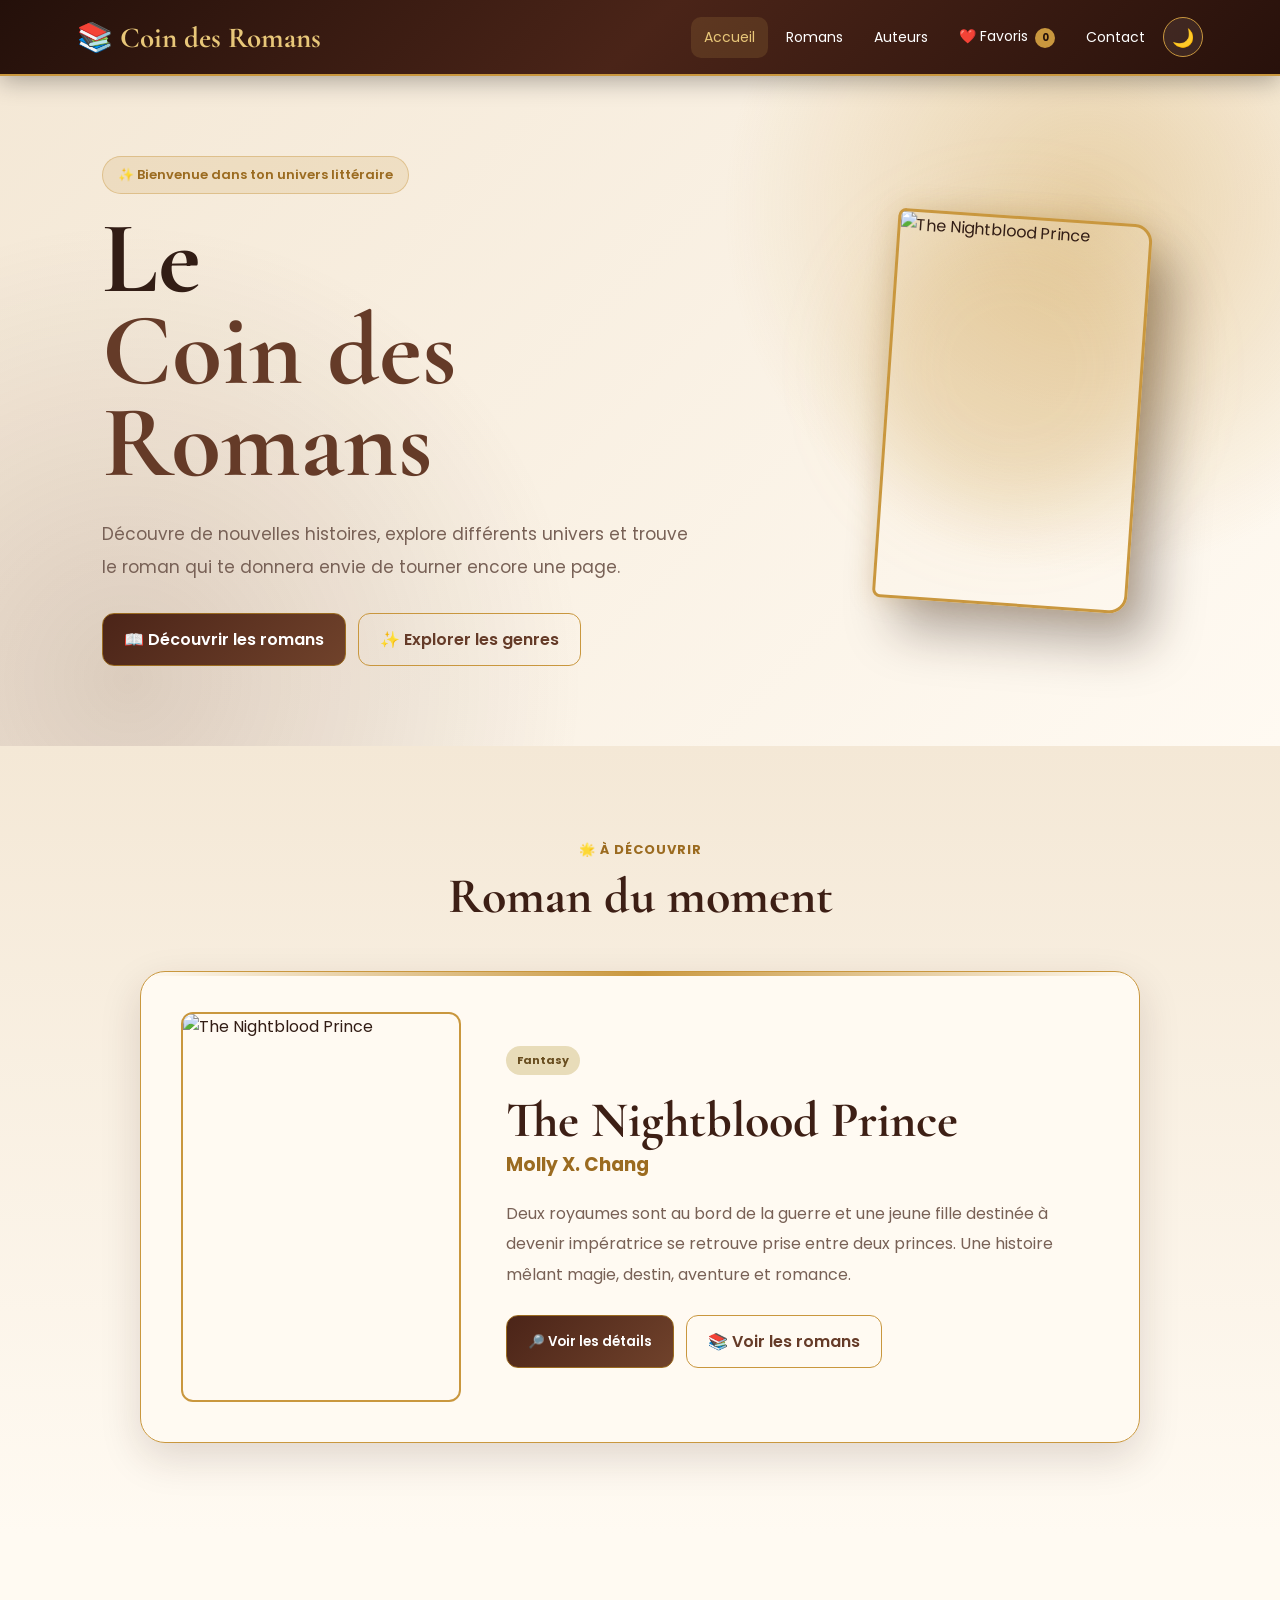
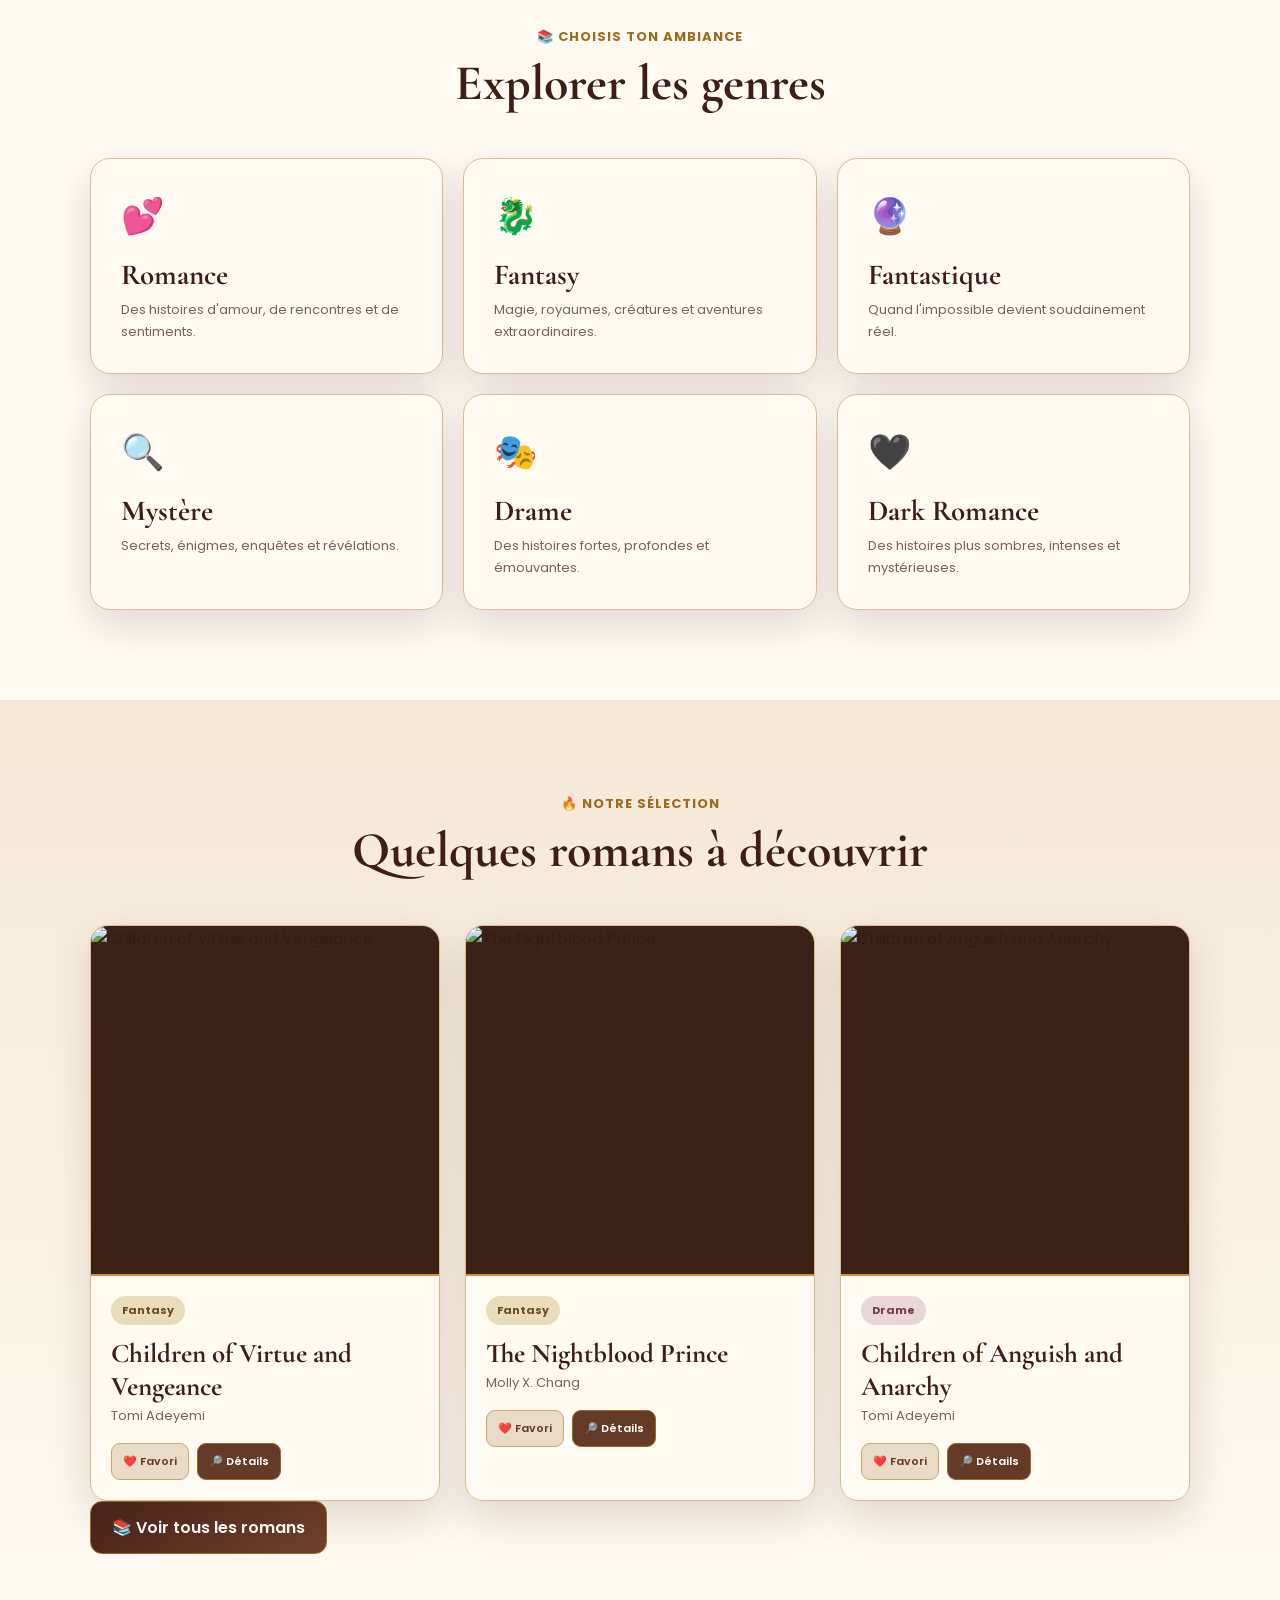
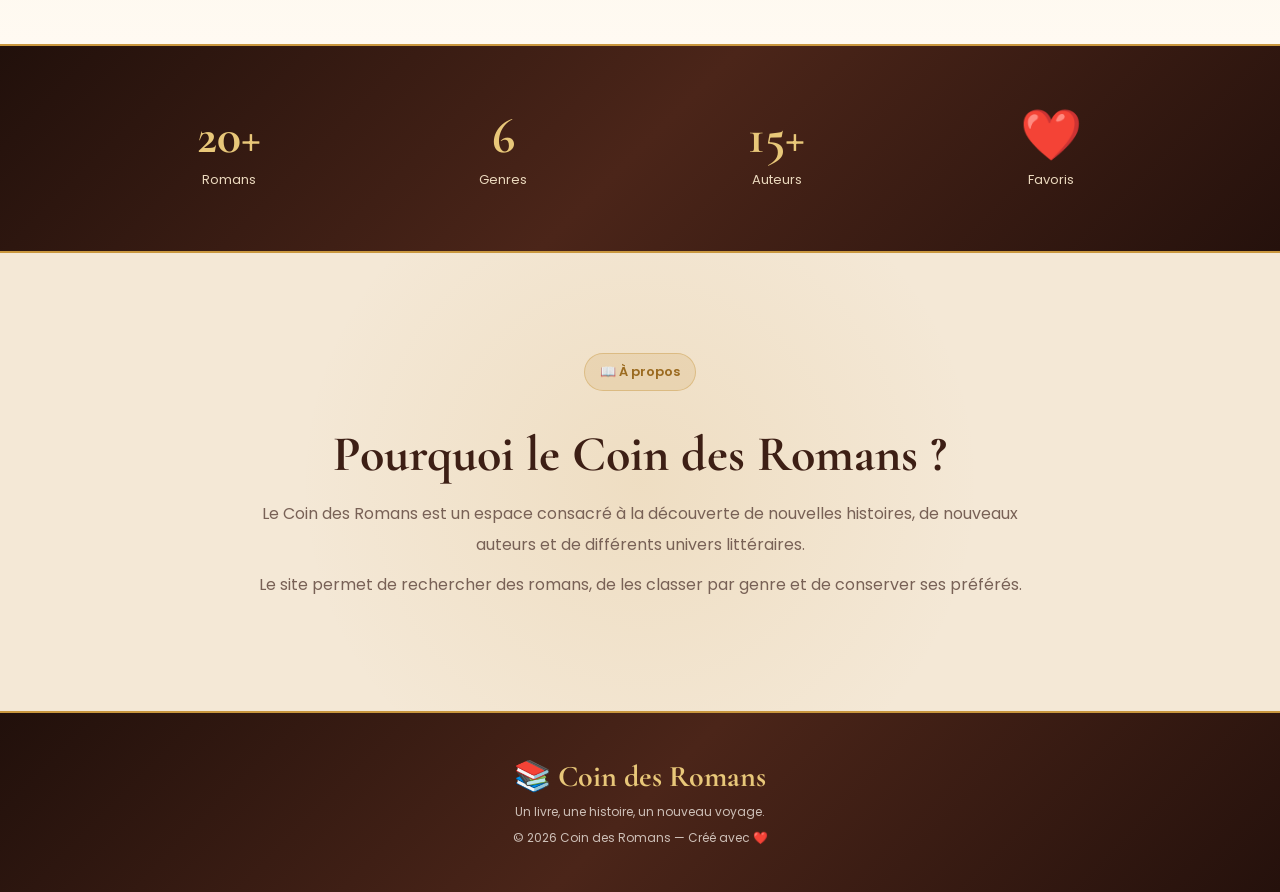
==== commit 597c6bae: "Mise a jour des favoris et pages" ====
--- a/index.html
+++ b/index.html
@@ -3,283 +3,574 @@
 <head>
     <meta charset="UTF-8">
     <meta name="viewport" content="width=device-width, initial-scale=1.0">
-    <title>Coin des Romans</title>
+
+    <title>Coin des Romans — Accueil</title>
+
+    <link rel="preconnect" href="https://fonts.googleapis.com">
+    <link rel="preconnect" href="https://fonts.gstatic.com" crossorigin>
+
+    <link href="https://fonts.googleapis.com/css2?family=Cormorant+Garamond:wght@500;600;700&family=Poppins:wght@400;500;600;700&display=swap" rel="stylesheet">
+
     <link rel="stylesheet" href="style.css">
 </head>
 
 <body>
 
 <header class="navbar">
-    <a href="index.html" class="logo">📚 <span>Coin des Romans</span></a>
+
+    <a href="index.html" class="logo">
+        📚 <span>Coin des Romans</span>
+    </a>
 
     <nav>
         <a href="index.html" class="active">Accueil</a>
         <a href="romans.html">Romans</a>
         <a href="auteurs.html">Auteurs</a>
-        <a href="favoris.html">❤️ Favoris</a>
+        <a href="favoris.html">
+            ❤️ Favoris
+            <span id="favoriteCount">0</span>
+        </a>
         <a href="contact.html">Contact</a>
+
+        <button id="themeButton" aria-label="Changer le thème">🌙</button>
     </nav>
 
-    <button id="themeButton" class="theme-btn">🌙</button>
 </header>
 
+
 <main>
 
+<!-- ================= HERO ================= -->
+
 <section class="hero">
+
     <div class="hero-content">
-        <span class="small-title">✨ BIENVENUE DANS TON UNIVERS</span>
+
+        <span class="gold-badge">
+            ✨ Bienvenue dans ton univers littéraire
+        </span>
 
         <h1>
-            Une histoire.
-            <br>
-            <span>Un autre monde.</span>
+            Le <span>Coin des Romans</span>
         </h1>
 
         <p>
-            Découvre des romans captivants, des personnages inoubliables
-            et des histoires qui te feront voyager sans quitter ton fauteuil.
+            Découvre de nouvelles histoires, explore différents univers
+            et trouve le roman qui te donnera envie de tourner
+            encore une page.
         </p>
 
         <div class="hero-buttons">
-            <a href="romans.html" class="btn">📖 Explorer les romans</a>
-            <a href="auteurs.html" class="btn secondary">✍️ Découvrir les auteurs</a>
+
+            <a href="romans.html" class="main-btn">
+                📖 Découvrir les romans
+            </a>
+
+            <a href="#genres" class="outline-btn">
+                ✨ Explorer les genres
+            </a>
+
         </div>
-    </div>
+
+    </div>
+
 
     <div class="hero-book">
-        <div class="floating-star star1">✦</div>
-        <div class="floating-star star2">✧</div>
-
-        <div class="book-cover">
-            <span>📖</span>
-            <small>COIN DES ROMANS</small>
-            <h2>Une histoire<br>commence ici...</h2>
-            <div class="book-line"></div>
-            <p>Lire • Rêver • Voyager</p>
+
+        <div class="hero-glow"></div>
+
+        <div class="hero-cover">
+
+            <img
+                src="https://covers.openlibrary.org/b/isbn/9781250891637-L.jpg"
+                alt="The Nightblood Prince"
+            >
+
         </div>
-    </div>
+
+    </div>
+
 </section>
 
 
-<section class="roman-du-jour">
-    <div class="roman-jour-content">
-        <span>📖 À LIRE AUJOURD'HUI</span>
-        <h2>Le Secret de la Maison</h2>
-
-        <p>
-            Une jeune fille découvre une vieille maison abandonnée et décide
-            de percer les secrets qui entourent cet étrange endroit.
-        </p>
-
-        <a href="romans.html" class="btn">Découvrir le roman →</a>
-    </div>
-
-    <div class="roman-jour-icon">
-        🏚️
-    </div>
+<!-- ================= ROMAN DU MOMENT ================= -->
+
+<section class="section">
+
+    <div class="section-title">
+
+        <span>🌟 À découvrir</span>
+
+        <h2>Roman du moment</h2>
+
+    </div>
+
+
+    <div class="featured-book">
+
+        <div class="featured-cover">
+
+            <img
+                src="https://covers.openlibrary.org/b/isbn/9781250891637-L.jpg"
+                alt="The Nightblood Prince"
+            >
+
+        </div>
+
+
+        <div class="featured-info">
+
+            <span class="tag fantasy">Fantasy</span>
+
+            <h2>The Nightblood Prince</h2>
+
+            <h3>Molly X. Chang</h3>
+
+            <p>
+                Deux royaumes sont au bord de la guerre et une jeune fille
+                destinée à devenir impératrice se retrouve prise entre
+                deux princes. Une histoire mêlant magie, destin,
+                aventure et romance.
+            </p>
+
+            <div class="book-actions">
+
+                <button
+                    class="main-btn read-more"
+                    data-title="The Nightblood Prince"
+                    data-author="Molly X. Chang"
+                    data-genre="Fantasy"
+                    data-image="https://covers.openlibrary.org/b/isbn/9781250891637-L.jpg"
+                    data-summary="Deux royaumes sont au bord de la guerre. Fei doit affronter une prophétie, son destin et deux princes rivaux."
+                >
+                    🔎 Voir les détails
+                </button>
+
+                <a
+                    href="romans.html"
+                    class="outline-btn"
+                >
+                    📚 Voir les romans
+                </a>
+
+            </div>
+
+        </div>
+
+    </div>
+
 </section>
+
+
+<!-- ================= GENRES ================= -->
+
+<section class="section section-alt" id="genres">
+
+    <div class="section-title">
+
+        <span>📚 Choisis ton ambiance</span>
+
+        <h2>Explorer les genres</h2>
+
+    </div>
+
+
+    <div class="genre-grid">
+
+        <a href="romans.html?genre=Romance" class="genre-card">
+
+            <div class="genre-icon">💕</div>
+
+            <h3>Romance</h3>
+
+            <p>
+                Des histoires d'amour, de rencontres
+                et de sentiments.
+            </p>
+
+        </a>
+
+
+        <a href="romans.html?genre=Fantasy" class="genre-card">
+
+            <div class="genre-icon">🐉</div>
+
+            <h3>Fantasy</h3>
+
+            <p>
+                Magie, royaumes, créatures
+                et aventures extraordinaires.
+            </p>
+
+        </a>
+
+
+        <a href="romans.html?genre=Fantastique" class="genre-card">
+
+            <div class="genre-icon">🔮</div>
+
+            <h3>Fantastique</h3>
+
+            <p>
+                Quand l'impossible devient
+                soudainement réel.
+            </p>
+
+        </a>
+
+
+        <a href="romans.html?genre=Mystère" class="genre-card">
+
+            <div class="genre-icon">🔍</div>
+
+            <h3>Mystère</h3>
+
+            <p>
+                Secrets, énigmes, enquêtes
+                et révélations.
+            </p>
+
+        </a>
+
+
+        <a href="romans.html?genre=Drame" class="genre-card">
+
+            <div class="genre-icon">🎭</div>
+
+            <h3>Drame</h3>
+
+            <p>
+                Des histoires fortes,
+                profondes et émouvantes.
+            </p>
+
+        </a>
+
+
+        <a href="romans.html?genre=Dark%20Romance" class="genre-card">
+
+            <div class="genre-icon">🖤</div>
+
+            <h3>Dark Romance</h3>
+
+            <p>
+                Des histoires plus sombres,
+                intenses et mystérieuses.
+            </p>
+
+        </a>
+
+    </div>
+
+</section>
+
+
+<!-- ================= SÉLECTION ================= -->
+
 <section class="section">
+
     <div class="section-title">
-        <span>⭐ SÉLECTION</span>
-        <h2>Romans populaires</h2>
-        <p>Quelques histoires sélectionnées pour commencer ton voyage.</p>
-    </div>
-
-    <div class="roman-grid">
-
-        <article class="roman-card" data-genre="Mystère">
-            <div class="roman-cover">
-                <button class="favorite-btn" data-title="Le Secret de la Maison">♡</button>
-                <img src="https://images.unsplash.com/photo-1518709268805-4e9042af9f23?q=80&w=800&auto=format&fit=crop" alt="Le Secret de la Maison" class="book-img">
+
+        <span>🔥 Notre sélection</span>
+
+        <h2>Quelques romans à découvrir</h2>
+
+    </div>
+
+
+    <div class="book-grid">
+
+
+        <!-- LIVRE 1 -->
+
+        <article class="roman-card">
+
+            <div class="book-cover">
+
+                <img
+                    src="https://covers.openlibrary.org/b/isbn/9781250170978-L.jpg"
+                    alt="Children of Virtue and Vengeance"
+                >
+
             </div>
 
             <div class="roman-info">
-                <span class="genre">Mystère</span>
-                <h3>Le Secret de la Maison</h3>
-                <p>Emma Laurent</p>
-
-                <button
-                    class="read-more"
-                    data-title="Le Secret de la Maison"
-                    data-author="Emma Laurent"
-                    data-summary="Une jeune fille découvre une vieille maison abandonnée et décide de comprendre les secrets qui entourent cet étrange endroit.">
-                    Lire le résumé →
-                </button>
-            </div>
+
+                <span class="tag fantasy">Fantasy</span>
+
+                <h3>Children of Virtue and Vengeance</h3>
+
+                <p class="author">Tomi Adeyemi</p>
+
+                <div class="card-buttons">
+
+                    <button
+                        class="favorite-btn"
+                        data-title="Children of Virtue and Vengeance"
+                        data-author="Tomi Adeyemi"
+                        data-genre="Fantasy"
+                        data-image="https://covers.openlibrary.org/b/isbn/9781250170978-L.jpg"
+                    >
+                        ❤️ Favori
+                    </button>
+
+                    <button
+                        class="details-btn read-more"
+                        data-title="Children of Virtue and Vengeance"
+                        data-author="Tomi Adeyemi"
+                        data-genre="Fantasy"
+                        data-image="https://covers.openlibrary.org/b/isbn/9781250170978-L.jpg"
+                        data-summary="Zélie doit faire face aux conséquences des événements précédents alors que le destin d'Orïsha est toujours en jeu."
+                    >
+                        🔎 Détails
+                    </button>
+
+                </div>
+
+            </div>
+
         </article>
 
 
-        <article class="roman-card" data-genre="Romance">
-            <div class="roman-cover">
-                <button class="favorite-btn" data-title="Un Été Inoubliable">♡</button>
-                <img src="https://images.unsplash.com/photo-1507525428034-b723cf961d3e?q=80&w=800&auto=format&fit=crop" alt="Un Été Inoubliable" class="book-img">
+        <!-- LIVRE 2 -->
+
+        <article class="roman-card">
+
+            <div class="book-cover">
+
+                <img
+                    src="https://covers.openlibrary.org/b/isbn/9781250891637-L.jpg"
+                    alt="The Nightblood Prince"
+                >
+
             </div>
 
             <div class="roman-info">
-                <span class="genre">Romance</span>
-                <h3>Un Été Inoubliable</h3>
-                <p>Clara Martin</p>
-
-                <button
-                    class="read-more"
-                    data-title="Un Été Inoubliable"
-                    data-author="Clara Martin"
-                    data-summary="Pendant un été plein de découvertes, deux jeunes personnes apprennent à mieux se connaître et voient leur quotidien changer.">
-                    Lire le résumé →
-                </button>
-            </div>
+
+                <span class="tag fantasy">Fantasy</span>
+
+                <h3>The Nightblood Prince</h3>
+
+                <p class="author">Molly X. Chang</p>
+
+                <div class="card-buttons">
+
+                    <button
+                        class="favorite-btn"
+                        data-title="The Nightblood Prince"
+                        data-author="Molly X. Chang"
+                        data-genre="Fantasy"
+                        data-image="https://covers.openlibrary.org/b/isbn/9781250891637-L.jpg"
+                    >
+                        ❤️ Favori
+                    </button>
+
+                    <button
+                        class="details-btn read-more"
+                        data-title="The Nightblood Prince"
+                        data-author="Molly X. Chang"
+                        data-genre="Fantasy"
+                        data-image="https://covers.openlibrary.org/b/isbn/9781250891637-L.jpg"
+                        data-summary="Une jeune fille doit faire face à une prophétie, à deux princes et à une guerre qui menace son royaume."
+                    >
+                        🔎 Détails
+                    </button>
+
+                </div>
+
+            </div>
+
         </article>
 
 
-        <article class="roman-card" data-genre="Fantastique">
-            <div class="roman-cover">
-                <button class="favorite-btn" data-title="Le Royaume Perdu">♡</button>
-                <img src="https://images.unsplash.com/photo-1514539079130-25950c84af65?q=80&w=800&auto=format&fit=crop" alt="Le Royaume Perdu" class="book-img">
+        <!-- LIVRE 3 -->
+
+        <article class="roman-card">
+
+            <div class="book-cover">
+
+                <img
+                    src="https://covers.openlibrary.org/b/isbn/9781250174948-L.jpg"
+                    alt="Children of Anguish and Anarchy"
+                >
+
             </div>
 
             <div class="roman-info">
-                <span class="genre">Fantastique</span>
-                <h3>Le Royaume Perdu</h3>
-                <p>Lucas Bernard</p>
-
-                <button
-                    class="read-more"
-                    data-title="Le Royaume Perdu"
-                    data-author="Lucas Bernard"
-                    data-summary="Un mystérieux royaume oublié réapparaît après plusieurs siècles. Une jeune héroïne doit découvrir pourquoi son existence a été cachée.">
-                    Lire le résumé →
-                </button>
-            </div>
+
+                <span class="tag drama">Drame</span>
+
+                <h3>Children of Anguish and Anarchy</h3>
+
+                <p class="author">Tomi Adeyemi</p>
+
+                <div class="card-buttons">
+
+                    <button
+                        class="favorite-btn"
+                        data-title="Children of Anguish and Anarchy"
+                        data-author="Tomi Adeyemi"
+                        data-genre="Drame"
+                        data-image="https://covers.openlibrary.org/b/isbn/9781250174948-L.jpg"
+                    >
+                        ❤️ Favori
+                    </button>
+
+                    <button
+                        class="details-btn read-more"
+                        data-title="Children of Anguish and Anarchy"
+                        data-author="Tomi Adeyemi"
+                        data-genre="Drame"
+                        data-image="https://covers.openlibrary.org/b/isbn/9781250174948-L.jpg"
+                        data-summary="Zélie fait face à une nouvelle menace alors que l'avenir de son peuple est en jeu."
+                    >
+                        🔎 Détails
+                    </button>
+
+                </div>
+
+            </div>
+
         </article>
 
     </div>
 
+
     <div class="center-button">
-        <a href="romans.html" class="outline-btn">Voir toute la bibliothèque →</a>
-    </div>
+
+        <a href="romans.html" class="main-btn">
+            📚 Voir tous les romans
+        </a>
+
+    </div>
+
 </section>
 
-<section class="categories">
-    <div class="section-title">
-        <span>🧭 EXPLORE</span>
-        <h2>Choisis ton univers</h2>
-        <p>Quelle histoire vas-tu découvrir aujourd'hui ?</p>
-    </div>
-
-    <div class="category-grid">
-
-        <a href="romans.html" class="category-card">
-            <div class="category-icon">🔍</div>
-            <h3>Mystère</h3>
-            <p>Secrets et énigmes</p>
-        </a>
-
-        <a href="romans.html" class="category-card">
-            <div class="category-icon">❤️</div>
-            <h3>Romance</h3>
-            <p>Histoires de cœur</p>
-        </a>
-
-        <a href="romans.html" class="category-card">
-            <div class="category-icon">🏰</div>
-            <h3>Fantastique</h3>
-            <p>Des mondes extraordinaires</p>
-        </a>
-
-        <a href="romans.html" class="category-card">
-            <div class="category-icon">🎭</div>
-            <h3>Drame</h3>
-            <p>Des histoires intenses</p>
-        </a>
-
-    </div>
-</section>
-
-
-<section class="stats">
+
+<!-- ================= STATISTIQUES ================= -->
+
+<section class="stats-section">
+
     <div>
-        <strong>6+</strong>
+        <strong>20+</strong>
         <span>Romans</span>
     </div>
 
     <div>
         <strong>6</strong>
+        <span>Genres</span>
+    </div>
+
+    <div>
+        <strong>15+</strong>
         <span>Auteurs</span>
     </div>
 
     <div>
-        <strong>4</strong>
-        <span>Genres</span>
-    </div>
-
-    <div>
-        <strong>∞</strong>
-        <span>Histoires</span>
-    </div>
+        <strong>❤️</strong>
+        <span>Favoris</span>
+    </div>
+
 </section>
 
 
-<section class="about">
-    <div class="about-content">
-        <span>📚 NOTRE UNIVERS</span>
-
-        <h2>Plus qu'un site,<br>un endroit pour rêver.</h2>
-
-        <p>
-            Le Coin des Romans est un espace consacré aux passionnés de lecture.
-            Notre objectif est de permettre aux lecteurs de découvrir facilement
-            différents romans, genres et auteurs.
-        </p>
-
-        <a href="romans.html" class="btn">Explorer la bibliothèque →</a>
-    </div>
-
-    <div class="about-decoration">
-        <span>“</span>
-        <p>Chaque livre ouvre<br>une nouvelle porte.</p>
-    </div>
+<!-- ================= À PROPOS ================= -->
+
+<section class="about-section">
+
+    <span class="gold-badge">
+        📖 À propos
+    </span>
+
+    <h2>
+        Pourquoi le Coin des Romans ?
+    </h2>
+
+    <p>
+        Le Coin des Romans est un espace consacré à la découverte
+        de nouvelles histoires, de nouveaux auteurs et de différents
+        univers littéraires.
+    </p>
+
+    <p>
+        Le site permet de rechercher des romans, de les classer
+        par genre et de conserver ses préférés.
+    </p>
+
 </section>
 
 </main>
 
 
+<!-- ================= FOOTER ================= -->
+
 <footer>
-    <div class="footer-content">
-
-        <div>
-            <h3>📚 Coin des Romans</h3>
-            <p>Un livre, une histoire, un nouveau voyage.</p>
+
+    <h3>📚 Coin des Romans</h3>
+
+    <p>
+        Un livre, une histoire, un nouveau voyage.
+    </p>
+
+    <p>
+        © 2026 Coin des Romans — Créé avec ❤️
+    </p>
+
+</footer>
+
+
+<!-- ================= MODAL ================= -->
+
+<div id="romanModal" class="modal">
+
+    <div class="modal-content">
+
+        <button class="close-modal">
+            &times;
+        </button>
+
+        <div class="modal-book">
+
+            <img
+                id="modalImage"
+                src=""
+                alt="Couverture du roman"
+            >
+
+            <div>
+
+                <span id="modalGenre" class="tag"></span>
+
+                <h2 id="modalTitle"></h2>
+
+                <h3 id="modalAuthor"></h3>
+
+                <p id="modalSummary"></p>
+
+                <div class="modal-buttons">
+
+                    <button
+                        id="modalFavorite"
+                        class="main-btn"
+                    >
+                        ❤️ Ajouter aux favoris
+                    </button>
+
+                    <button
+                        id="modalShare"
+                        class="outline-btn"
+                    >
+                        🔗 Partager
+                    </button>
+
+                </div>
+
+            </div>
+
         </div>
 
-        <div class="footer-links">
-            <a href="index.html">Accueil</a>
-            <a href="romans.html">Romans</a>
-            <a href="auteurs.html">Auteurs</a>
-            <a href="contact.html">Contact</a>
-        </div>
-
-    </div>
-
-    <div class="footer-bottom">
-        © 2026 Coin des Romans — Tous droits réservés.
-    </div>
-</footer>
-
-
-<div class="modal" id="romanModal">
-    <div class="modal-content">
-
-        <button class="close-modal" aria-label="Fermer">×</button>
-
-        <span>📖 ROMAN</span>
-
-        <h2 id="modalTitle"></h2>
-
-        <p class="modal-author" id="modalAuthor"></p>
-
-        <p id="modalSummary"></p>
-
-    </div>
+    </div>
+
 </div>
 
 
--- a/style.css
+++ b/style.css
@@ -1,1035 +1,2207 @@
-@import url('https://fonts.googleapis.com/css2?family=Cormorant+Garamond:wght@500;600;700&family=Poppins:wght@300;400;500;600&display=swap');
+/* =========================================
+   COIN DES ROMANS
+   THÈME CHOCOLAT & DORÉ
+========================================= */
 
 :root {
-    --bg: #f7f1e8;
-    --bg2: #fffaf3;
-    --card: #ffffff;
-    --brown: #2f1b1b;
-    --brown2: #542f24;
-    --gold: #d7a45b;
-    --gold-light: #e9c486;
-    --text: #3b2925;
-    --muted: #806e67;
-    --border: rgba(47, 27, 27, 0.1);
-    --shadow: 0 15px 40px rgba(47, 27, 27, 0.10);
-}
+
+    --bg: #f4e8d6;
+    --bg-light: #fffaf2;
+
+    --brown-dark: #24110b;
+    --brown: #3d1f15;
+    --brown-light: #653b28;
+
+    --gold: #c9973e;
+    --gold-light: #e8c779;
+    --gold-dark: #9b6b20;
+
+    --cream: #fff8eb;
+
+    --text: #321d15;
+    --muted: #786156;
+
+    --card: #fffaf2;
+
+    --border: #d8bd8f;
+
+    --shadow:
+        0 15px 40px rgba(57, 30, 17, 0.15);
+}
+
 
 * {
+    box-sizing: border-box;
     margin: 0;
     padding: 0;
-    box-sizing: border-box;
-}
+}
+
 
 html {
     scroll-behavior: smooth;
 }
 
+
 body {
-    font-family: 'Poppins', sans-serif;
+
+    font-family: "Poppins", sans-serif;
+
     background: var(--bg);
+
     color: var(--text);
-    line-height: 1.6;
-    transition: background .3s, color .3s;
-}
+
+    transition:
+        background 0.3s,
+        color 0.3s;
+}
+
+
+body.dark {
+
+    --bg: #130906;
+    --bg-light: #1d0e0a;
+
+    --brown-dark: #090403;
+    --brown: #3b1c12;
+    --brown-light: #6e4028;
+
+    --gold: #d7a84e;
+    --gold-light: #f0d58b;
+    --gold-dark: #b9822d;
+
+    --cream: #fff5df;
+
+    --text: #f7ead6;
+    --muted: #c7ad96;
+
+    --card: #26130d;
+
+    --border: #5b3b25;
+
+    --shadow:
+        0 20px 50px rgba(0, 0, 0, 0.45);
+}
+
 
 a {
+    color: inherit;
     text-decoration: none;
-    color: inherit;
-}
-
-button {
+}
+
+
+button,
+input,
+textarea {
     font-family: inherit;
 }
 
 
-/* ================= NAVBAR ================= */
+/* =========================================
+   NAVBAR
+========================================= */
 
 .navbar {
-    height: 76px;
-    padding: 0 6%;
+
+    min-height: 76px;
+
+    padding: 12px 6%;
+
     display: flex;
+
     align-items: center;
+
     justify-content: space-between;
-    background: rgba(36, 20, 20, .96);
+
+    gap: 25px;
+
+    position: sticky;
+
+    top: 0;
+
+    z-index: 1000;
+
+    background:
+        linear-gradient(
+            135deg,
+            #24100a,
+            #4a2418,
+            #28110b
+        );
+
     color: white;
-    position: sticky;
-    top: 0;
-    z-index: 1000;
-    backdrop-filter: blur(15px);
-}
+
+    border-bottom:
+        2px solid var(--gold);
+
+    box-shadow:
+        0 5px 25px rgba(0,0,0,.3);
+}
+
 
 .logo {
-    font-family: 'Cormorant Garamond', serif;
-    font-size: 25px;
+
+    font-family:
+        "Cormorant Garamond",
+        serif;
+
+    font-size: 29px;
+
     font-weight: 700;
+
+    color: var(--gold-light);
+
+    white-space: nowrap;
+}
+
+
+.navbar nav {
+
     display: flex;
+
     align-items: center;
-    gap: 8px;
-}
-
-.navbar nav {
-    display: flex;
-    gap: 28px;
-}
+
+    justify-content: center;
+
+    flex-wrap: wrap;
+
+    gap: 5px;
+}
+
 
 .navbar nav a {
-    position: relative;
+
+    padding: 10px 13px;
+
+    border-radius: 10px;
+
     font-size: 14px;
-    color: #e8ded9;
-    transition: .3s;
-}
+
+    transition: .25s;
+}
+
 
 .navbar nav a:hover,
 .navbar nav a.active {
+
     color: var(--gold-light);
-}
-
-.navbar nav a::after {
+
+    background:
+        rgba(218, 174, 87, .14);
+}
+
+
+#favoriteCount {
+
+    display: inline-flex;
+
+    align-items: center;
+
+    justify-content: center;
+
+    min-width: 20px;
+
+    height: 20px;
+
+    margin-left: 3px;
+
+    padding: 0 5px;
+
+    border-radius: 20px;
+
+    background: var(--gold);
+
+    color: var(--brown-dark);
+
+    font-size: 10px;
+
+    font-weight: 700;
+}
+
+
+#themeButton {
+
+    width: 40px;
+
+    height: 40px;
+
+    border-radius: 50%;
+
+    border: 1px solid var(--gold);
+
+    background:
+        rgba(255,255,255,.08);
+
+    color: var(--gold-light);
+
+    cursor: pointer;
+
+    font-size: 18px;
+
+    transition: .25s;
+}
+
+
+#themeButton:hover {
+
+    background: var(--gold);
+
+    color: var(--brown-dark);
+
+    transform: rotate(15deg);
+}
+
+
+/* =========================================
+   HERO
+========================================= */
+
+.hero {
+
+    min-height: 620px;
+
+    padding: 80px 8%;
+
+    display: flex;
+
+    align-items: center;
+
+    justify-content: space-between;
+
+    gap: 60px;
+
+    background:
+
+        radial-gradient(
+            circle at 85% 20%,
+            rgba(201,151,62,.38),
+            transparent 30%
+        ),
+
+        radial-gradient(
+            circle at 10% 90%,
+            rgba(91,48,32,.18),
+            transparent 35%
+        ),
+
+        linear-gradient(
+            135deg,
+            var(--bg),
+            var(--bg-light)
+        );
+}
+
+
+.hero-content {
+
+    max-width: 650px;
+}
+
+
+.gold-badge {
+
+    display: inline-block;
+
+    padding: 8px 15px;
+
+    border-radius: 50px;
+
+    color: var(--gold-dark);
+
+    background:
+        rgba(201,151,62,.16);
+
+    border:
+        1px solid rgba(201,151,62,.4);
+
+    font-size: 13px;
+
+    font-weight: 600;
+
+    margin-bottom: 18px;
+}
+
+
+.hero h1 {
+
+    font-family:
+        "Cormorant Garamond",
+        serif;
+
+    font-size:
+        clamp(60px, 8vw, 105px);
+
+    line-height: .9;
+
+    margin-bottom: 30px;
+}
+
+
+.hero h1 span {
+
+    display: block;
+
+    color: var(--brown-light);
+}
+
+
+body.dark .hero h1 span {
+
+    color: var(--gold-light);
+}
+
+
+.hero p {
+
+    max-width: 600px;
+
+    color: var(--muted);
+
+    font-size: 17px;
+
+    line-height: 1.9;
+
+    margin-bottom: 30px;
+}
+
+
+.hero-buttons,
+.book-actions,
+.modal-buttons {
+
+    display: flex;
+
+    gap: 12px;
+
+    flex-wrap: wrap;
+}
+
+
+/* =========================================
+   BOUTONS
+========================================= */
+
+.main-btn,
+.outline-btn {
+
+    display: inline-flex;
+
+    align-items: center;
+
+    justify-content: center;
+
+    padding: 13px 21px;
+
+    border-radius: 12px;
+
+    cursor: pointer;
+
+    font-weight: 600;
+
+    transition: .25s;
+}
+
+
+.main-btn {
+
+    border:
+        1px solid var(--gold-dark);
+
+    background:
+        linear-gradient(
+            135deg,
+            #4b2418,
+            #70422b
+        );
+
+    color: white;
+}
+
+
+.main-btn:hover {
+
+    transform: translateY(-3px);
+
+    box-shadow:
+        0 10px 25px
+        rgba(77, 42, 25, .3),
+
+        0 0 15px
+        rgba(201,151,62,.2);
+}
+
+
+.outline-btn {
+
+    background: transparent;
+
+    color: var(--brown-light);
+
+    border:
+        1px solid var(--gold);
+}
+
+
+body.dark .outline-btn {
+
+    color: var(--gold-light);
+}
+
+
+.outline-btn:hover {
+
+    background: var(--gold);
+
+    color: var(--brown-dark);
+}
+
+
+/* =========================================
+   HERO LIVRE
+========================================= */
+
+.hero-book {
+
+    width: 330px;
+
+    position: relative;
+
+    display: flex;
+
+    justify-content: center;
+}
+
+
+.hero-glow {
+
+    position: absolute;
+
+    width: 300px;
+
+    height: 300px;
+
+    border-radius: 50%;
+
+    background:
+        rgba(201,151,62,.2);
+
+    filter: blur(40px);
+}
+
+
+.hero-cover {
+
+    position: relative;
+
+    width: 255px;
+
+    height: 390px;
+
+    overflow: hidden;
+
+    border-radius:
+        8px 18px 18px 8px;
+
+    border:
+        3px solid var(--gold);
+
+    transform: rotate(4deg);
+
+    box-shadow:
+        25px 30px 50px
+        rgba(44,22,14,.35),
+
+        0 0 25px
+        rgba(201,151,62,.25);
+
+    transition: .4s;
+}
+
+
+.hero-cover:hover {
+
+    transform:
+        rotate(0deg)
+        scale(1.04);
+}
+
+
+.hero-cover img {
+
+    width: 100%;
+
+    height: 100%;
+
+    object-fit: cover;
+}
+
+
+/* =========================================
+   SECTIONS
+========================================= */
+
+.section {
+
+    padding: 90px 7%;
+
+    background:
+        linear-gradient(
+            180deg,
+            var(--bg),
+            var(--bg-light)
+        );
+}
+
+
+.section-alt {
+
+    background:
+        var(--bg-light);
+}
+
+
+.section-title {
+
+    text-align: center;
+
+    margin-bottom: 45px;
+}
+
+
+.section-title span {
+
+    color: var(--gold-dark);
+
+    font-size: 13px;
+
+    font-weight: 700;
+
+    text-transform: uppercase;
+
+    letter-spacing: 1px;
+}
+
+
+body.dark .section-title span {
+
+    color: var(--gold-light);
+}
+
+
+.section-title h2 {
+
+    margin-top: 5px;
+
+    font-family:
+        "Cormorant Garamond",
+        serif;
+
+    font-size: 50px;
+
+    color: var(--brown);
+}
+
+
+body.dark .section-title h2 {
+
+    color: var(--gold-light);
+}
+
+
+/* =========================================
+   FEATURED
+========================================= */
+
+.featured-book {
+
+    max-width: 1000px;
+
+    margin: auto;
+
+    display: grid;
+
+    grid-template-columns:
+        280px 1fr;
+
+    gap: 45px;
+
+    padding: 40px;
+
+    position: relative;
+
+    overflow: hidden;
+
+    background:
+        linear-gradient(
+            145deg,
+            var(--card),
+            var(--bg-light)
+        );
+
+    border:
+        1px solid var(--gold);
+
+    border-radius: 25px;
+
+    box-shadow: var(--shadow);
+}
+
+
+.featured-book::before {
+
     content: "";
+
     position: absolute;
+
+    top: 0;
+
     left: 0;
-    bottom: -8px;
-    width: 0;
-    height: 2px;
+
+    width: 100%;
+
+    height: 4px;
+
+    background:
+        linear-gradient(
+            90deg,
+            transparent,
+            var(--gold),
+            transparent
+        );
+}
+
+
+.featured-cover {
+
+    height: 390px;
+
+    overflow: hidden;
+
+    border-radius: 12px;
+
+    border:
+        2px solid var(--gold);
+}
+
+
+.featured-cover img {
+
+    width: 100%;
+
+    height: 100%;
+
+    object-fit: cover;
+}
+
+
+.featured-info {
+
+    display: flex;
+
+    flex-direction: column;
+
+    justify-content: center;
+}
+
+
+.featured-info h2 {
+
+    margin-top: 15px;
+
+    font-family:
+        "Cormorant Garamond",
+        serif;
+
+    font-size: 50px;
+
+    color: var(--brown);
+}
+
+
+body.dark .featured-info h2 {
+
+    color: var(--gold-light);
+}
+
+
+.featured-info h3 {
+
+    margin-bottom: 20px;
+
+    color: var(--gold-dark);
+}
+
+
+.featured-info p {
+
+    margin-bottom: 25px;
+
+    color: var(--muted);
+
+    line-height: 1.9;
+}
+
+
+/* =========================================
+   TAGS
+========================================= */
+
+.tag {
+
+    display: inline-block;
+
+    width: fit-content;
+
+    padding: 6px 11px;
+
+    border-radius: 30px;
+
+    font-size: 11px;
+
+    font-weight: 700;
+}
+
+
+.romance {
+
+    background: #f1d5d9;
+
+    color: #713845;
+}
+
+
+.fantasy {
+
+    background: #e8dcb9;
+
+    color: #684d1f;
+}
+
+
+.fantastic {
+
+    background: #d8e7df;
+
+    color: #315d50;
+}
+
+
+.mystery {
+
+    background: #e7dac7;
+
+    color: #684a31;
+}
+
+
+.drama {
+
+    background: #ead6d8;
+
+    color: #713c45;
+}
+
+
+.dark-romance {
+
+    background: #382019;
+
+    color: var(--gold-light);
+}
+
+
+/* =========================================
+   GENRES
+========================================= */
+
+.genre-grid {
+
+    max-width: 1150px;
+
+    margin: auto;
+
+    display: grid;
+
+    grid-template-columns:
+        repeat(3, 1fr);
+
+    gap: 20px;
+}
+
+
+.genre-card {
+
+    position: relative;
+
+    overflow: hidden;
+
+    padding: 30px;
+
+    border-radius: 20px;
+
+    background:
+        linear-gradient(
+            145deg,
+            var(--card),
+            var(--bg-light)
+        );
+
+    border:
+        1px solid var(--border);
+
+    box-shadow: var(--shadow);
+
+    transition: .3s;
+}
+
+
+.genre-card::after {
+
+    content: "";
+
+    position: absolute;
+
+    bottom: 0;
+
+    left: 0;
+
+    width: 100%;
+
+    height: 3px;
+
     background: var(--gold);
+
+    transform: scaleX(0);
+
     transition: .3s;
 }
 
-.navbar nav a:hover::after,
-.navbar nav a.active::after {
+
+.genre-card:hover {
+
+    transform:
+        translateY(-7px);
+
+    border-color:
+        var(--gold);
+
+    box-shadow:
+        var(--shadow),
+        0 0 20px
+        rgba(201,151,62,.18);
+}
+
+
+.genre-card:hover::after {
+
+    transform: scaleX(1);
+}
+
+
+.genre-icon {
+
+    font-size: 35px;
+}
+
+
+.genre-card h3 {
+
+    margin: 15px 0 7px;
+
+    font-family:
+        "Cormorant Garamond",
+        serif;
+
+    font-size: 29px;
+
+    color: var(--brown);
+}
+
+
+body.dark .genre-card h3 {
+
+    color: var(--gold-light);
+}
+
+
+.genre-card p {
+
+    color: var(--muted);
+
+    font-size: 13px;
+
+    line-height: 1.7;
+}
+
+
+/* =========================================
+   LIVRES
+========================================= */
+
+.book-grid {
+
+    max-width: 1200px;
+
+    margin: auto;
+
+    display: grid;
+
+    grid-template-columns:
+        repeat(3, 1fr);
+
+    gap: 25px;
+}
+
+
+.roman-card {
+
+    overflow: hidden;
+
+    background:
+        linear-gradient(
+            145deg,
+            var(--card),
+            var(--bg-light)
+        );
+
+    border:
+        1px solid var(--border);
+
+    border-radius: 18px;
+
+    box-shadow: var(--shadow);
+
+    transition: .3s;
+}
+
+
+.roman-card:hover {
+
+    transform:
+        translateY(-8px);
+
+    border-color:
+        var(--gold);
+
+    box-shadow:
+        var(--shadow),
+        0 0 20px
+        rgba(201,151,62,.18);
+}
+
+
+.book-cover {
+
+    height: 350px;
+
+    overflow: hidden;
+
+    background:
+        #3b2117;
+
+    border-bottom:
+        2px solid var(--gold);
+}
+
+
+.book-cover img {
+
     width: 100%;
-}
-
-.theme-btn {
-    border: 1px solid rgba(255,255,255,.2);
-    background: rgba(255,255,255,.08);
+
+    height: 100%;
+
+    display: block;
+
+    object-fit: cover;
+
+    transition: .4s;
+}
+
+
+.roman-card:hover
+.book-cover img {
+
+    transform: scale(1.04);
+}
+
+
+.roman-info {
+
+    padding: 20px;
+}
+
+
+.roman-info h3 {
+
+    margin:
+        12px 0 3px;
+
+    font-family:
+        "Cormorant Garamond",
+        serif;
+
+    font-size: 27px;
+
+    color: var(--brown);
+}
+
+
+body.dark .roman-info h3 {
+
+    color: var(--gold-light);
+}
+
+
+.author {
+
+    color: var(--muted);
+
+    font-size: 13px;
+
+    margin-bottom: 17px;
+}
+
+
+/* =========================================
+   BOUTONS LIVRES
+========================================= */
+
+.card-buttons {
+
+    display: flex;
+
+    flex-wrap: wrap;
+
+    gap: 8px;
+}
+
+
+.favorite-btn,
+.details-btn {
+
+    padding: 9px 11px;
+
+    border-radius: 9px;
+
+    border: none;
+
+    cursor: pointer;
+
+    font-size: 11px;
+
+    font-weight: 600;
+
+    transition: .2s;
+}
+
+
+.favorite-btn {
+
+    background: #eadbc7;
+
+    color: #633b25;
+
+    border:
+        1px solid #caa76a;
+}
+
+
+.favorite-btn.active {
+
+    background: var(--gold);
+
+    color: var(--brown-dark);
+}
+
+
+.details-btn {
+
+    background:
+        var(--brown-light);
+
     color: white;
-    width: 40px;
-    height: 40px;
+
+    border:
+        1px solid var(--gold-dark);
+}
+
+
+.favorite-btn:hover,
+.details-btn:hover {
+
+    transform:
+        translateY(-2px);
+}
+
+
+/* =========================================
+   PAGE HEADER
+========================================= */
+
+.page-header {
+
+    padding: 90px 7%;
+
+    text-align: center;
+
+    background:
+
+        radial-gradient(
+            circle at 50% 0%,
+            rgba(201,151,62,.3),
+            transparent 45%
+        ),
+
+        var(--bg);
+}
+
+
+.page-header h1 {
+
+    margin: 15px 0;
+
+    font-family:
+        "Cormorant Garamond",
+        serif;
+
+    font-size: 70px;
+
+    color: var(--brown);
+}
+
+
+body.dark .page-header h1 {
+
+    color: var(--gold-light);
+}
+
+
+.page-header p {
+
+    color: var(--muted);
+}
+
+
+/* =========================================
+   BIBLIOTHÈQUE
+========================================= */
+
+.library {
+
+    padding: 60px 7%;
+}
+
+
+.search-box {
+
+    max-width: 700px;
+
+    margin:
+        0 auto 30px;
+
+    display: flex;
+
+    align-items: center;
+
+    gap: 12px;
+
+    padding: 14px 18px;
+
+    background: var(--card);
+
+    border:
+        1px solid var(--gold);
+
+    border-radius: 14px;
+
+    box-shadow:
+        0 5px 20px
+        rgba(63,35,20,.08);
+}
+
+
+.search-box input {
+
+    width: 100%;
+
+    border: none;
+
+    outline: none;
+
+    background: transparent;
+
+    color: var(--text);
+
+    font-size: 14px;
+}
+
+
+.filters {
+
+    max-width: 1000px;
+
+    margin:
+        0 auto 45px;
+
+    display: flex;
+
+    justify-content: center;
+
+    flex-wrap: wrap;
+
+    gap: 9px;
+}
+
+
+.filter-btn {
+
+    padding: 10px 15px;
+
+    border:
+        1px solid var(--border);
+
+    border-radius: 30px;
+
+    background: var(--card);
+
+    color: var(--text);
+
+    cursor: pointer;
+
+    transition: .2s;
+}
+
+
+.filter-btn.active,
+.filter-btn:hover {
+
+    background:
+        var(--brown-light);
+
+    border-color:
+        var(--gold);
+
+    color:
+        var(--gold-light);
+}
+
+
+.no-results,
+.empty-state {
+
+    text-align: center;
+
+    padding: 60px 20px;
+
+    color: var(--muted);
+}
+
+
+.no-results div,
+.empty-state div {
+
+    font-size: 55px;
+
+    margin-bottom: 15px;
+}
+
+
+.empty-state h2 {
+
+    margin-bottom: 10px;
+
+    font-family:
+        "Cormorant Garamond",
+        serif;
+
+    font-size: 35px;
+
+    color: var(--brown);
+}
+
+
+body.dark .empty-state h2 {
+
+    color: var(--gold-light);
+}
+
+
+/* =========================================
+   AUTEURS
+========================================= */
+
+.author-grid {
+
+    max-width: 1100px;
+
+    margin: auto;
+
+    display: grid;
+
+    grid-template-columns:
+        repeat(3, 1fr);
+
+    gap: 25px;
+}
+
+
+.author-card {
+
+    text-align: center;
+
+    padding: 30px 25px;
+
+    border-radius: 20px;
+
+    background:
+        linear-gradient(
+            145deg,
+            var(--card),
+            var(--bg-light)
+        );
+
+    border:
+        1px solid var(--border);
+
+    box-shadow: var(--shadow);
+
+    transition: .3s;
+}
+
+
+.author-card:hover {
+
+    transform:
+        translateY(-7px);
+
+    border-color:
+        var(--gold);
+}
+
+
+.author-avatar {
+
+    width: 80px;
+
+    height: 80px;
+
+    margin: 0 auto 18px;
+
+    display: flex;
+
+    align-items: center;
+
+    justify-content: center;
+
     border-radius: 50%;
+
+    background:
+        linear-gradient(
+            135deg,
+            var(--brown),
+            var(--brown-light)
+        );
+
+    color: var(--gold-light);
+
+    font-family:
+        "Cormorant Garamond",
+        serif;
+
+    font-size: 38px;
+
+    border:
+        2px solid var(--gold);
+}
+
+
+.author-card h2 {
+
+    font-family:
+        "Cormorant Garamond",
+        serif;
+
+    font-size: 30px;
+
+    color: var(--brown);
+}
+
+
+body.dark .author-card h2 {
+
+    color: var(--gold-light);
+}
+
+
+.author-card > span {
+
+    display: block;
+
+    margin: 5px 0 12px;
+
+    color: var(--gold-dark);
+
+    font-size: 13px;
+
+    font-weight: 600;
+}
+
+
+.author-card p {
+
+    color: var(--muted);
+
+    font-size: 13px;
+
+    line-height: 1.7;
+
+    margin-bottom: 20px;
+}
+
+
+/* =========================================
+   CONTACT
+========================================= */
+
+.contact-section {
+
+    max-width: 1100px;
+
+    margin: auto;
+
+    padding: 80px 7%;
+
+    display: grid;
+
+    grid-template-columns:
+        1fr 1fr;
+
+    gap: 60px;
+}
+
+
+.contact-info h2 {
+
+    margin:
+        15px 0;
+
+    font-family:
+        "Cormorant Garamond",
+        serif;
+
+    font-size: 48px;
+
+    color: var(--brown);
+}
+
+
+body.dark .contact-info h2 {
+
+    color: var(--gold-light);
+}
+
+
+.contact-info > p {
+
+    color: var(--muted);
+
+    line-height: 1.9;
+
+    margin-bottom: 30px;
+}
+
+
+.contact-details {
+
+    display: grid;
+
+    gap: 15px;
+}
+
+
+.contact-details div {
+
+    display: grid;
+
+    grid-template-columns:
+        40px 1fr;
+
+    gap: 3px 10px;
+
+    padding: 15px;
+
+    border-radius: 12px;
+
+    background: var(--card);
+
+    border:
+        1px solid var(--border);
+}
+
+
+.contact-details div:first-letter {
+
+    color: var(--gold);
+}
+
+
+.contact-details strong {
+
+    color: var(--brown);
+}
+
+
+body.dark .contact-details strong {
+
+    color: var(--gold-light);
+}
+
+
+.contact-details span {
+
+    color: var(--muted);
+
+    font-size: 12px;
+}
+
+
+.contact-form {
+
+    padding: 30px;
+
+    border-radius: 20px;
+
+    background: var(--card);
+
+    border:
+        1px solid var(--gold);
+
+    box-shadow: var(--shadow);
+
+    display: flex;
+
+    flex-direction: column;
+
+    gap: 9px;
+}
+
+
+.contact-form label {
+
+    margin-top: 5px;
+
+    color: var(--brown);
+
+    font-size: 13px;
+
+    font-weight: 600;
+}
+
+
+body.dark .contact-form label {
+
+    color: var(--gold-light);
+}
+
+
+.contact-form input,
+.contact-form textarea {
+
+    width: 100%;
+
+    padding: 13px;
+
+    border-radius: 10px;
+
+    border:
+        1px solid var(--border);
+
+    outline: none;
+
+    background: var(--bg-light);
+
+    color: var(--text);
+
+    resize: vertical;
+}
+
+
+.contact-form input:focus,
+.contact-form textarea:focus {
+
+    border-color:
+        var(--gold);
+
+    box-shadow:
+        0 0 0 3px
+        rgba(201,151,62,.12);
+}
+
+
+.contact-form .main-btn {
+
+    margin-top: 10px;
+}
+
+
+/* =========================================
+   STATS
+========================================= */
+
+.stats-section {
+
+    padding: 60px 8%;
+
+    display: grid;
+
+    grid-template-columns:
+        repeat(4, 1fr);
+
+    gap: 20px;
+
+    text-align: center;
+
+    color: white;
+
+    background:
+        linear-gradient(
+            135deg,
+            #21100b,
+            #4b2519,
+            #25110c
+        );
+
+    border-top:
+        2px solid var(--gold);
+
+    border-bottom:
+        2px solid var(--gold);
+}
+
+
+.stats-section strong {
+
+    display: block;
+
+    font-family:
+        "Cormorant Garamond",
+        serif;
+
+    font-size: 50px;
+
+    color: var(--gold-light);
+}
+
+
+.stats-section span {
+
+    font-size: 13px;
+
+    color: #ead8bd;
+}
+
+
+/* =========================================
+   ABOUT
+========================================= */
+
+.about-section {
+
+    padding: 100px 8%;
+
+    text-align: center;
+
+    background:
+
+        radial-gradient(
+            circle,
+            rgba(201,151,62,.13),
+            transparent 50%
+        ),
+
+        var(--bg);
+}
+
+
+.about-section h2 {
+
+    margin:
+        15px auto;
+
+    font-family:
+        "Cormorant Garamond",
+        serif;
+
+    font-size: 50px;
+
+    color: var(--brown);
+}
+
+
+body.dark .about-section h2 {
+
+    color: var(--gold-light);
+}
+
+
+.about-section p {
+
+    max-width: 800px;
+
+    margin: 10px auto;
+
+    color: var(--muted);
+
+    line-height: 1.9;
+}
+
+
+/* =========================================
+   MODAL
+========================================= */
+
+.modal {
+
+    position: fixed;
+
+    inset: 0;
+
+    z-index: 2000;
+
+    display: none;
+
+    align-items: center;
+
+    justify-content: center;
+
+    padding: 20px;
+
+    background:
+        rgba(20, 9, 6, .84);
+}
+
+
+.modal.show {
+
+    display: flex;
+}
+
+
+.modal-content {
+
+    position: relative;
+
+    width:
+        min(850px, 100%);
+
+    max-height: 90vh;
+
+    overflow-y: auto;
+
+    padding: 35px;
+
+    border-radius: 25px;
+
+    background:
+        linear-gradient(
+            145deg,
+            var(--card),
+            var(--bg-light)
+        );
+
+    border:
+        1px solid var(--gold);
+
+    box-shadow:
+        0 30px 80px
+        rgba(0,0,0,.5);
+}
+
+
+.close-modal {
+
+    position: absolute;
+
+    top: 12px;
+
+    right: 18px;
+
+    border: none;
+
+    background: transparent;
+
+    color: var(--gold-dark);
+
+    font-size: 32px;
+
     cursor: pointer;
-    font-size: 17px;
-    transition: .3s;
-}
-
-.theme-btn:hover {
-    transform: rotate(20deg) scale(1.08);
-}
-
-
-/* ================= HERO ================= */
-
-.hero {
-    min-height: 650px;
-    padding: 80px 9%;
-    display: flex;
+}
+
+
+.modal-book {
+
+    display: grid;
+
+    grid-template-columns:
+        230px 1fr;
+
     align-items: center;
-    justify-content: space-between;
-    gap: 60px;
-    position: relative;
-    overflow: hidden;
+
+    gap: 35px;
+}
+
+
+.modal-book img {
+
+    width: 230px;
+
+    height: 340px;
+
+    object-fit: cover;
+
+    border-radius: 8px;
+
+    border:
+        2px solid var(--gold);
+}
+
+
+.modal-book h2 {
+
+    margin:
+        12px 0 0;
+
+    font-family:
+        "Cormorant Garamond",
+        serif;
+
+    font-size: 43px;
+
+    color: var(--brown);
+}
+
+
+body.dark .modal-book h2 {
+
+    color: var(--gold-light);
+}
+
+
+.modal-book h3 {
+
+    margin-bottom: 18px;
+
+    color: var(--gold-dark);
+}
+
+
+.modal-book p {
+
+    margin-bottom: 25px;
+
+    color: var(--muted);
+
+    line-height: 1.8;
+}
+
+
+/* =========================================
+   FOOTER
+========================================= */
+
+footer {
+
+    padding: 45px 20px;
+
+    text-align: center;
+
     color: white;
 
     background:
-        radial-gradient(circle at 85% 30%, rgba(215,164,91,.22), transparent 25%),
-        linear-gradient(135deg, #281514, #633b2b 60%, #3b211b);
-}
-
-.hero::before {
-    content: "";
-    position: absolute;
-    width: 450px;
-    height: 450px;
-    border: 1px solid rgba(233,196,134,.15);
-    border-radius: 50%;
-    right: -160px;
-    top: -120px;
-}
-
-.hero-content {
-    max-width: 650px;
-    position: relative;
-    z-index: 2;
-    animation: fadeUp .8s ease;
-}
-
-.small-title {
+        linear-gradient(
+            135deg,
+            #21100b,
+            #4b2519,
+            #25110c
+        );
+
+    border-top:
+        2px solid var(--gold);
+}
+
+
+footer h3 {
+
+    font-family:
+        "Cormorant Garamond",
+        serif;
+
+    font-size: 30px;
+
     color: var(--gold-light);
-    letter-spacing: 3px;
+}
+
+
+footer p {
+
+    margin-top: 8px;
+
+    color: #cdbfb7;
+
     font-size: 12px;
-    font-weight: 600;
-}
-
-.hero h1 {
-    font-family: 'Cormorant Garamond', serif;
-    font-size: clamp(55px, 7vw, 90px);
-    line-height: .95;
-    margin: 18px 0 25px;
-}
-
-.hero h1 span {
-    color: var(--gold-light);
-}
-
-.hero-content > p {
-    max-width: 590px;
-    color: #dfd0c8;
-    font-size: 16px;
-}
-
-.hero-buttons {
-    display: flex;
-    gap: 14px;
-    margin-top: 35px;
-    flex-wrap: wrap;
-}
-
-.btn {
-    display: inline-block;
-    padding: 13px 23px;
-    border-radius: 30px;
-    background: var(--gold);
-    color: #2f1b1b;
-    font-weight: 600;
-    font-size: 13px;
-    transition: .3s;
-    border: none;
-    cursor: pointer;
-}
-
-.btn:hover {
-    transform: translateY(-3px);
-    box-shadow: 0 10px 25px rgba(215,164,91,.25);
-}
-
-.btn.secondary {
-    background: transparent;
-    color: white;
-    border: 1px solid rgba(255,255,255,.35);
-}
-
-
-/* ================= BOOK ================= */
-
-.hero-book {
-    width: 320px;
-    height: 390px;
-    position: relative;
-    display: flex;
-    justify-content: center;
-    align-items: center;
-}
-
-.book-cover {
-    width: 245px;
-    height: 350px;
-    padding: 40px 25px;
-    text-align: center;
-    display: flex;
-    flex-direction: column;
-    align-items: center;
-    justify-content: center;
-
-    border-radius: 5px 14px 14px 5px;
-
-    background:
-        linear-gradient(135deg, #8d5a3d, #4b281f);
-
-    box-shadow:
-        20px 25px 45px rgba(0,0,0,.4),
-        inset 8px 0 0 rgba(255,255,255,.05);
-
-    transform: rotate(5deg);
-    transition: .5s;
-}
-
-.book-cover:hover {
-    transform: rotate(1deg) translateY(-10px);
-}
-
-.book-cover > span {
-    font-size: 50px;
-}
-
-.book-cover small {
-    color: var(--gold-light);
-    letter-spacing: 2px;
-    margin-top: 20px;
-    font-size: 9px;
-}
-
-.book-cover h2 {
-    font-family: 'Cormorant Garamond', serif;
-    font-size: 31px;
-    margin: 18px 0;
-    line-height: 1;
-}
-
-.book-cover p {
-    font-size: 10px;
-    color: #dfc9bc;
-}
-
-.book-line {
-    width: 55px;
-    height: 1px;
-    background: var(--gold);
-}
-
-.floating-star {
-    position: absolute;
-    color: var(--gold-light);
-    font-size: 30px;
-    animation: float 3s ease-in-out infinite;
-}
-
-.star1 {
-    top: 25px;
-    right: 10px;
-}
-
-.star2 {
-    bottom: 35px;
-    left: 5px;
-    animation-delay: 1s;
-}
-
-
-/* ================= ROMAN DU JOUR ================= */
-
-.roman-du-jour {
-    max-width: 1100px;
-    margin: 75px auto 40px;
-    padding: 48px 55px;
-    border-radius: 25px;
-
-    background:
-        radial-gradient(circle at 85% 30%, rgba(215,164,91,.2), transparent 25%),
-        linear-gradient(135deg, #3b2118, #75452f);
-
-    color: white;
-
-    display: flex;
-    align-items: center;
-    justify-content: space-between;
-    gap: 30px;
-
-    box-shadow: var(--shadow);
-    overflow: hidden;
-}
-
-.roman-jour-content {
-    max-width: 700px;
-}
-
-.roman-jour-content > span {
-    color: var(--gold-light);
-    font-size: 11px;
-    letter-spacing: 2px;
-    font-weight: 600;
-}
-
-.roman-jour-content h2 {
-    font-family: 'Cormorant Garamond', serif;
-    font-size: 42px;
-    margin: 10px 0;
-}
-
-.roman-jour-content p {
-    color: #e9dbd2;
-    max-width: 650px;
-    margin-bottom: 25px;
-}
-
-.roman-jour-icon {
-    font-size: 105px;
-    transform: rotate(-8deg);
-    opacity: .9;
-}
-
-
-/* ================= SECTIONS ================= */
-
-.section {
-    padding: 80px 8%;
-}
-
-.section-title {
-    text-align: center;
-    margin-bottom: 45px;
-}
-
-.section-title > span {
-    color: var(--gold);
-    font-size: 11px;
-    letter-spacing: 3px;
-    font-weight: 600;
-}
-
-.section-title h2 {
-    font-family: 'Cormorant Garamond', serif;
-    font-size: 46px;
-    color: var(--brown);
-    margin: 7px 0;
-}
-
-.section-title p {
-    color: var(--muted);
-    font-size: 14px;
-}
-
-
-/* ================= ROMAN CARDS ================= */
-
-.roman-grid {
-    max-width: 1150px;
-    margin: auto;
-    display: grid;
-    grid-template-columns: repeat(3, 1fr);
-    gap: 28px;
-}
-
-.roman-card {
-    background: var(--card);
-    border-radius: 18px;
-    overflow: hidden;
-    box-shadow: var(--shadow);
-    border: 1px solid var(--border);
-    transition: .35s;
-}
-
-.roman-card:hover {
-    transform: translateY(-9px);
-    box-shadow: 0 25px 50px rgba(47,27,27,.15);
-}
-
-.roman-cover {
-    height: 240px;
-    display: flex;
-    align-items: center;
-    justify-content: center;
-    font-size: 75px;
-    position: relative;
-    overflow: hidden;
-}
-
-.roman-cover {
-    height: 320px;
-    width: 100%;
-    position: relative;
-    overflow: hidden;
-    background: #1e1111;
-}
-
-.book-img {
-    width: 100%;
-    height: 100%;
-    object-fit: cover;
-    object-position: center;
-    transition: transform 0.4s ease;
-}
-
-.roman-card:hover .book-img {
-    transform: scale(1.05);
-}
-
-.favorite-btn {
-    position: absolute;
-    top: 12px;
-    right: 12px;
-    z-index: 10;
-    background: rgba(0, 0, 0, 0.4);
-    backdrop-filter: blur(5px);
-    border: 1px solid rgba(255, 255, 255, 0.2);
-    color: #fff;
-    width: 36px;
-    height: 36px;
-    border-radius: 50%;
-    cursor: pointer;
-    display: flex;
-    align-items: center;
-    justify-content: center;
-    font-size: 16px;
-    transition: 0.3s;
-}
-
-.favorite-btn:hover,
-.favorite-btn.active {
-    background: var(--gold);
-    color: #2f1b1b;
-    border-color: var(--gold);
-}
-.roman-info {
-    padding: 24px;
-}
-
-.genre {
-    display: inline-block;
-    color: #80552d;
-    background: #f4e5cf;
-    padding: 5px 11px;
-    border-radius: 20px;
-    font-size: 10px;
-    font-weight: 600;
-}
-
-.roman-info h3 {
-    font-family: 'Cormorant Garamond', serif;
-    font-size: 27px;
-    margin: 13px 0 3px;
-    color: var(--brown);
-}
-
-.roman-info > p {
-    color: var(--muted);
-    font-size: 12px;
-}
-
-.read-more {
-    margin-top: 18px;
-    border: none;
-    background: none;
-    color: #9b6c38;
-    font-weight: 600;
-    cursor: pointer;
-    font-size: 12px;
-}
-
-.read-more:hover {
-    color: var(--brown);
-}
-
-
-/* ================= BUTTON CENTRE ================= */
-
-.center-button {
-    text-align: center;
-    margin-top: 40px;
-}
-
-.outline-btn {
-    display: inline-block;
-    padding: 12px 22px;
-    border: 1px solid var(--brown);
-    border-radius: 30px;
-    color: var(--brown);
-    font-size: 13px;
-    font-weight: 600;
-    transition: .3s;
-}
-
-.outline-btn:hover {
-    background: var(--brown);
-    color: white;
-    transform: translateY(-2px);
-}
-
-
-/* ================= CATEGORIES ================= */
-
-.categories {
-    padding: 85px 8%;
-    background: var(--bg2);
-}
-
-.category-grid {
-    max-width: 1100px;
-    margin: auto;
-    display: grid;
-    grid-template-columns: repeat(4, 1fr);
-    gap: 20px;
-}
-
-.category-card {
-    padding: 35px 20px;
-    background: var(--card);
-    border: 1px solid var(--border);
-    border-radius: 18px;
-    text-align: center;
-    transition: .3s;
-}
-
-.category-card:hover {
-    transform: translateY(-7px);
-    background: var(--brown);
-    color: white;
-}
-
-.category-icon {
-    font-size: 38px;
-    margin-bottom: 15px;
-}
-
-.category-card h3 {
-    font-family: 'Cormorant Garamond', serif;
-    font-size: 25px;
-}
-
-.category-card p {
-    color: var(--muted);
-    font-size: 11px;
-    margin-top: 5px;
-}
-
-.category-card:hover p {
-    color: #d8cbc4;
-}
-
-
-/* ================= STATS ================= */
-
-.stats {
-    max-width: 1100px;
-    margin: 70px auto;
-    padding: 35px;
-    display: grid;
-    grid-template-columns: repeat(4, 1fr);
-    gap: 20px;
-    text-align: center;
-}
-
-.stats div {
-    padding: 15px;
-    border-right: 1px solid var(--border);
-}
-
-.stats div:last-child {
-    border-right: none;
-}
-
-.stats strong {
-    display: block;
-    font-family: 'Cormorant Garamond', serif;
-    font-size: 45px;
-    color: var(--gold);
-}
-
-.stats span {
-    font-size: 11px;
-    color: var(--muted);
-    text-transform: uppercase;
-    letter-spacing: 1px;
-}
-
-
-/* ================= ABOUT ================= */
-
-.about {
-    margin: 30px 7% 90px;
-    padding: 70px;
-    border-radius: 25px;
-    background: var(--brown);
-    color: white;
-
-    display: flex;
-    justify-content: space-between;
-    align-items: center;
-    gap: 50px;
-
-    overflow: hidden;
-}
-
-.about-content {
-    max-width: 650px;
-}
-
-.about-content > span {
-    color: var(--gold-light);
-    font-size: 11px;
-    letter-spacing: 3px;
-}
-
-.about h2 {
-    font-family: 'Cormorant Garamond', serif;
-    font-size: 50px;
-    line-height: 1;
-    margin: 15px 0 20px;
-}
-
-.about p {
-    color: #d9ccc6;
-    margin-bottom: 28px;
-}
-
-.about-decoration {
-    min-width: 250px;
-    text-align: center;
-    border-left: 1px solid rgba(255,255,255,.2);
-    padding-left: 40px;
-}
-
-.about-decoration span {
-    font-family: Georgia, serif;
-    font-size: 100px;
-    color: var(--gold);
-    line-height: .5;
-}
-
-.about-decoration p {
-    font-family: 'Cormorant Garamond', serif;
-    font-size: 25px;
-    color: white;
-}
-
-
-/* ================= FOOTER ================= */
-
-footer {
-    background: #1e1111;
-    color: white;
-    padding: 45px 8% 20px;
-}
-
-.footer-content {
-    display: flex;
-    justify-content: space-between;
-    gap: 30px;
-}
-
-footer h3 {
-    font-family: 'Cormorant Garamond', serif;
-    font-size: 26px;
-}
-
-footer p {
-    color: #aa9b95;
-    font-size: 12px;
-}
-
-.footer-links {
-    display: flex;
-    gap: 25px;
-    align-items: center;
-}
-
-.footer-links a {
-    color: #c8bbb5;
-    font-size: 12px;
-}
-
-.footer-links a:hover {
-    color: var(--gold-light);
-}
-
-.footer-bottom {
-    margin-top: 35px;
-    padding-top: 18px;
-    border-top: 1px solid rgba(255,255,255,.08);
-    text-align: center;
-    color: #756965;
-    font-size: 10px;
-}
-
-
-/* ================= MODAL ================= */
-
-.modal {
-    position: fixed;
-    inset: 0;
-    background: rgba(20,10,10,.72);
-    backdrop-filter: blur(8px);
-    display: none;
-    align-items: center;
-    justify-content: center;
-    padding: 20px;
-    z-index: 2000;
-}
-
-.modal.show {
-    display: flex;
-}
-
-.modal-content {
-    max-width: 550px;
-    width: 100%;
-    background: var(--card);
-    border-radius: 22px;
-    padding: 45px;
-    position: relative;
-    box-shadow: 0 30px 80px rgba(0,0,0,.3);
-    animation: modalIn .3s ease;
-}
-
-.modal-content > span {
-    color: var(--gold);
-    font-size: 10px;
-    letter-spacing: 2px;
-}
-
-.modal-content h2 {
-    font-family: 'Cormorant Garamond', serif;
-    font-size: 40px;
-    color: var(--brown);
-    margin: 10px 0 3px;
-}
-
-.modal-author {
-    color: var(--gold);
-    font-size: 12px;
-    margin-bottom: 20px;
-}
-
-.modal-content p:last-child {
-    color: var(--muted);
-    font-size: 14px;
-}
-
-.close-modal {
-    position: absolute;
-    top: 15px;
-    right: 18px;
-    border: none;
-    background: #f2e8df;
-    width: 35px;
-    height: 35px;
-    border-radius: 50%;
-    cursor: pointer;
-    font-size: 20px;
-}
-
-
-/* ================= DARK MODE ================= */
-
-body.dark {
-    --bg: #171010;
-    --bg2: #211616;
-    --card: #291b1b;
-    --brown: #f5e9df;
-    --brown2: #d6b48a;
-    --text: #eee2dc;
-    --muted: #b8a7a0;
-    --border: rgba(255,255,255,.08);
-    --shadow: 0 15px 40px rgba(0,0,0,.3);
-}
-
-body.dark .navbar {
-    background: #120b0b;
-}
-
-body.dark .section-title h2,
-body.dark .roman-info h3 {
-    color: #f5e9df;
-}
-
-body.dark .categories {
-    background: #211616;
-}
-
-body.dark .category-card:hover {
-    background: #3b2522;
-}
-
-body.dark .outline-btn {
-    color: #e8d6c8;
-    border-color: #e8d6c8;
-}
-
-body.dark .outline-btn:hover {
-    background: #e8d6c8;
-    color: #241414;
-}
-
-body.dark .close-modal {
-    background: #3b2929;
-    color: white;
-}
-
-
-/* ================= ANIMATIONS ================= */
-
-@keyframes fadeUp {
-    from {
-        opacity: 0;
-        transform: translateY(25px);
-    }
-
-    to {
-        opacity: 1;
-        transform: translateY(0);
-    }
-}
-
-@keyframes float {
-    0%, 100% {
-        transform: translateY(0);
-    }
-
-    50% {
-        transform: translateY(-12px);
-    }
-}
-
-@keyframes modalIn {
-    from {
-        opacity: 0;
-        transform: translateY(20px) scale(.97);
-    }
-
-    to {
-        opacity: 1;
-        transform: translateY(0) scale(1);
-    }
-}
-
-
-/* ================= RESPONSIVE ================= */
-
-@media (max-width: 900px) {
+}
+
+
+/* =========================================
+   ANIMATIONS
+========================================= */
+
+.roman-card,
+.genre-card,
+.featured-book,
+.author-card {
+
+    opacity: 0;
+
+    transform:
+        translateY(20px);
+
+    transition:
+        opacity .5s ease,
+        transform .5s ease;
+}
+
+
+.roman-card.visible,
+.genre-card.visible,
+.featured-book.visible,
+.author-card.visible {
+
+    opacity: 1;
+
+    transform:
+        translateY(0);
+}
+
+
+/* =========================================
+   RESPONSIVE
+========================================= */
+
+@media (max-width: 950px) {
 
     .navbar {
-        padding: 0 4%;
-    }
-
-    .navbar nav {
-        gap: 14px;
-    }
+
+        flex-direction: column;
+
+        padding: 15px 5%;
+
+    }
+
 
     .hero {
-        padding: 70px 6%;
-    }
+
+        flex-direction: column;
+
+        text-align: center;
+
+    }
+
+
+    .hero p {
+
+        margin-left: auto;
+
+        margin-right: auto;
+
+    }
+
+
+    .hero-buttons {
+
+        justify-content: center;
+
+    }
+
+
+    .featured-book {
+
+        grid-template-columns: 1fr;
+
+    }
+
+
+    .featured-cover {
+
+        width: 250px;
+
+        margin: auto;
+
+    }
+
+
+    .featured-info {
+
+        align-items: center;
+
+        text-align: center;
+
+    }
+
+
+    .genre-grid,
+    .book-grid,
+    .author-grid {
+
+        grid-template-columns:
+            repeat(2, 1fr);
+
+    }
+
+
+    .contact-section {
+
+        grid-template-columns: 1fr;
+
+    }
+
+}
+
+
+@media (max-width: 600px) {
+
+    .logo {
+
+        font-size: 25px;
+
+    }
+
+
+    .navbar nav a {
+
+        font-size: 12px;
+
+        padding:
+            8px 7px;
+
+    }
+
+
+    .hero {
+
+        padding:
+            60px 6%;
+    }
+
+
+    .hero h1 {
+
+        font-size: 65px;
+
+    }
+
 
     .hero-book {
-        width: 260px;
-    }
-
-    .roman-grid {
-        grid-template-columns: repeat(2, 1fr);
-    }
-
-    .category-grid {
-        grid-template-columns: repeat(2, 1fr);
-    }
-
-    .about {
-        padding: 50px;
-    }
-}
-
-
-@media (max-width: 650px) {
-
-    .navbar {
-        height: auto;
-        min-height: 70px;
-        padding: 15px 20px;
-        flex-wrap: wrap;
-        gap: 12px;
-    }
-
-    .logo {
-        font-size: 21px;
-    }
-
-    .navbar nav {
-        order: 3;
+
         width: 100%;
+
+    }
+
+
+    .hero-cover {
+
+        width: 220px;
+
+        height: 340px;
+
+    }
+
+
+    .section {
+
+        padding:
+            65px 5%;
+    }
+
+
+    .section-title h2 {
+
+        font-size: 42px;
+
+    }
+
+
+    .genre-grid,
+    .book-grid,
+    .author-grid {
+
+        grid-template-columns: 1fr;
+
+    }
+
+
+    .featured-book {
+
+        padding: 25px;
+
+    }
+
+
+    .featured-info h2 {
+
+        font-size: 40px;
+
+    }
+
+
+    .stats-section {
+
+        grid-template-columns:
+            1fr 1fr;
+
+    }
+
+
+    .modal-book {
+
+        grid-template-columns: 1fr;
+
+        text-align: center;
+
+    }
+
+
+    .modal-book img {
+
+        margin: auto;
+
+    }
+
+
+    .modal-buttons {
+
         justify-content: center;
-        gap: 15px;
-        flex-wrap: wrap;
-    }
-
-    .navbar nav a {
-        font-size: 11px;
-    }
-
-    .hero {
-        min-height: auto;
-        padding: 65px 25px;
-        text-align: center;
-        flex-direction: column;
-    }
-
-    .hero h1 {
-        font-size: 58px;
-    }
-
-    .hero-content > p {
-        font-size: 13px;
-    }
-
-    .hero-buttons {
-        justify-content: center;
-    }
-
-    .hero-book {
-        transform: scale(.82);
-        margin-top: -20px;
-    }
-
-    .roman-du-jour {
-        margin: 45px 20px 20px;
-        padding: 35px 25px;
-        text-align: center;
-        flex-direction: column;
-    }
-
-    .roman-jour-content h2 {
-        font-size: 35px;
-    }
-
-    .roman-jour-icon {
-        font-size: 70px;
-    }
-
-    .section {
-        padding: 60px 20px;
-    }
-
-    .section-title h2 {
-        font-size: 38px;
-    }
-
-    .roman-grid {
-        grid-template-columns: 1fr;
-    }
-
-    .category-grid {
-        grid-template-columns: 1fr 1fr;
-        gap: 12px;
-    }
-
-    .category-card {
-        padding: 25px 10px;
-    }
-
-    .stats {
-        grid-template-columns: 1fr 1fr;
-        margin: 40px 20px;
-        padding: 10px;
-    }
-
-    .stats div {
-        border-right: none;
-    }
-
-    .about {
-        margin: 20px;
-        padding: 40px 25px;
-        flex-direction: column;
-        text-align: center;
-    }
-
-    .about h2 {
+
+    }
+
+
+    .page-header h1 {
+
+        font-size: 55px;
+
+    }
+
+
+    .contact-section {
+
+        padding:
+            60px 5%;
+    }
+
+
+    .contact-info h2 {
+
         font-size: 40px;
-    }
-
-    .about-decoration {
-        border-left: none;
-        border-top: 1px solid rgba(255,255,255,.2);
-        padding: 30px 0 0;
-    }
-
-    .footer-content {
-        flex-direction: column;
-        text-align: center;
-    }
-
-    .footer-links {
-        justify-content: center;
-        flex-wrap: wrap;
-    }
-
-    .modal-content {
-        padding: 35px 25px;
-    }
+
+    }
+
 }
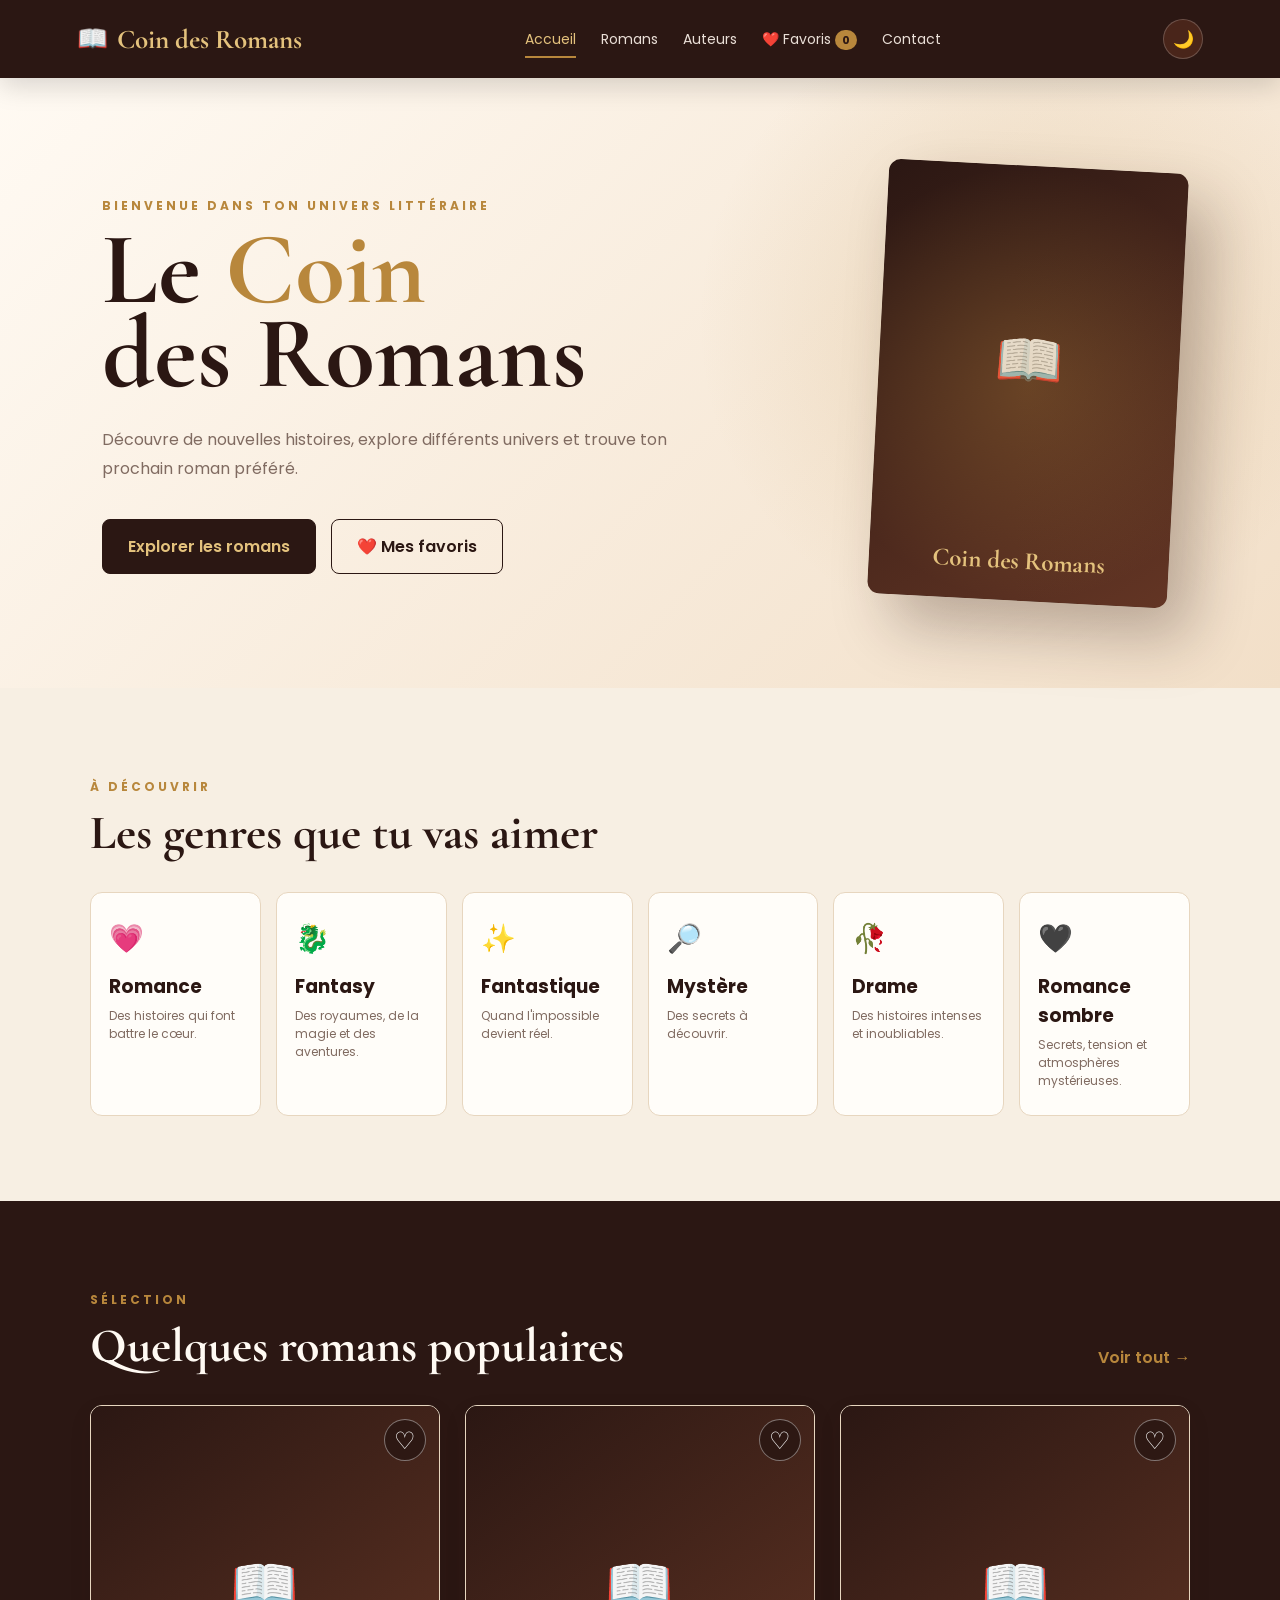
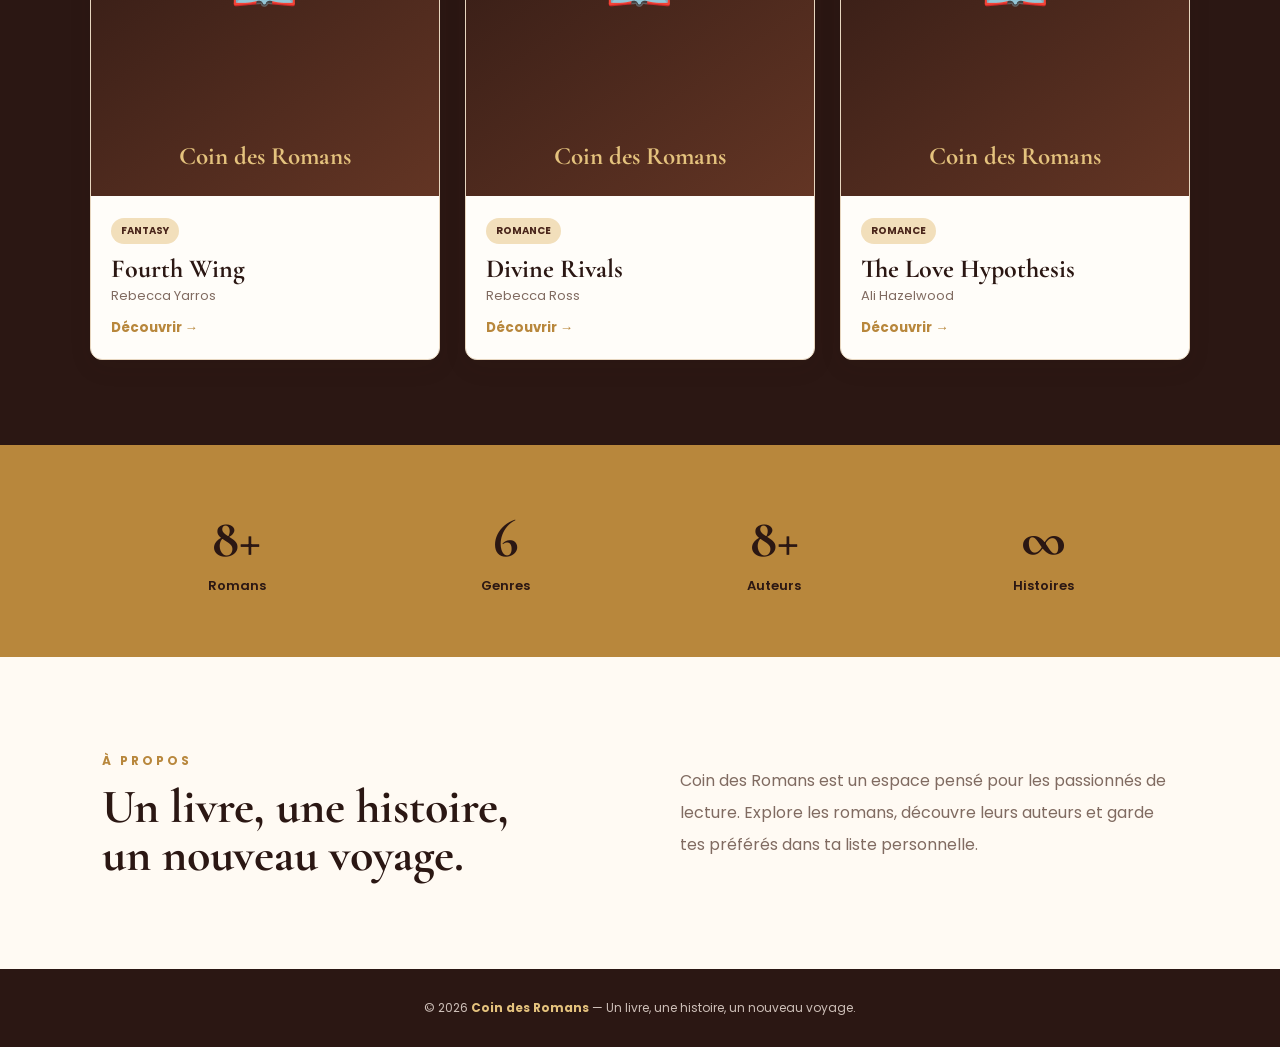
==== commit 5ba3a52a: "Mise a jour complete de script.js avec les images" ====
--- a/index.html
+++ b/index.html
@@ -3,578 +3,248 @@
 <head>
     <meta charset="UTF-8">
     <meta name="viewport" content="width=device-width, initial-scale=1.0">
-
-    <title>Coin des Romans — Accueil</title>
-
+    <title>Coin des Romans</title>
     <link rel="preconnect" href="https://fonts.googleapis.com">
     <link rel="preconnect" href="https://fonts.gstatic.com" crossorigin>
-
-    <link href="https://fonts.googleapis.com/css2?family=Cormorant+Garamond:wght@500;600;700&family=Poppins:wght@400;500;600;700&display=swap" rel="stylesheet">
-
+    <link href="https://fonts.googleapis.com/css2?family=Cormorant+Garamond:wght@500;600;700&family=Poppins:wght@300;400;500;600;700&display=swap" rel="stylesheet">
     <link rel="stylesheet" href="style.css">
 </head>
 
 <body>
 
 <header class="navbar">
-
     <a href="index.html" class="logo">
-        📚 <span>Coin des Romans</span>
+        <span>📖</span> Coin des Romans
     </a>
 
     <nav>
         <a href="index.html" class="active">Accueil</a>
         <a href="romans.html">Romans</a>
         <a href="auteurs.html">Auteurs</a>
-        <a href="favoris.html">
-            ❤️ Favoris
-            <span id="favoriteCount">0</span>
-        </a>
+        <a href="favoris.html">❤️ Favoris <span id="favoriteCount">0</span></a>
         <a href="contact.html">Contact</a>
-
-        <button id="themeButton" aria-label="Changer le thème">🌙</button>
     </nav>
 
+    <button id="themeButton" class="theme-btn">🌙</button>
 </header>
 
-
 <main>
 
-<!-- ================= HERO ================= -->
-
 <section class="hero">
-
     <div class="hero-content">
-
-        <span class="gold-badge">
-            ✨ Bienvenue dans ton univers littéraire
-        </span>
-
-        <h1>
-            Le <span>Coin des Romans</span>
-        </h1>
-
+        <span class="eyebrow">BIENVENUE DANS TON UNIVERS LITTÉRAIRE</span>
+        <h1>Le <span>Coin</span><br>des Romans</h1>
         <p>
             Découvre de nouvelles histoires, explore différents univers
-            et trouve le roman qui te donnera envie de tourner
-            encore une page.
+            et trouve ton prochain roman préféré.
         </p>
 
         <div class="hero-buttons">
-
-            <a href="romans.html" class="main-btn">
-                📖 Découvrir les romans
-            </a>
-
-            <a href="#genres" class="outline-btn">
-                ✨ Explorer les genres
-            </a>
-
-        </div>
-
-    </div>
-
+            <a href="romans.html" class="btn btn-gold">Explorer les romans</a>
+            <a href="favoris.html" class="btn btn-outline">❤️ Mes favoris</a>
+        </div>
+    </div>
 
     <div class="hero-book">
-
-        <div class="hero-glow"></div>
-
-        <div class="hero-cover">
-
-            <img
-                src="https://covers.openlibrary.org/b/isbn/9781250891637-L.jpg"
-                alt="The Nightblood Prince"
-            >
-
-        </div>
-
-    </div>
-
-</section>
-
-
-<!-- ================= ROMAN DU MOMENT ================= -->
+        <div class="book-glow"></div>
+        <img
+            src="https://covers.openlibrary.org/b/isbn/9781649374042-L.jpg"
+            alt="Fourth Wing"
+            onerror="this.style.display='none'; this.parentElement.classList.add('cover-fallback');"
+        >
+    </div>
+</section>
+
 
 <section class="section">
-
-    <div class="section-title">
-
-        <span>🌟 À découvrir</span>
-
-        <h2>Roman du moment</h2>
-
-    </div>
-
-
-    <div class="featured-book">
-
-        <div class="featured-cover">
-
-            <img
-                src="https://covers.openlibrary.org/b/isbn/9781250891637-L.jpg"
-                alt="The Nightblood Prince"
-            >
-
-        </div>
-
-
-        <div class="featured-info">
-
-            <span class="tag fantasy">Fantasy</span>
-
-            <h2>The Nightblood Prince</h2>
-
-            <h3>Molly X. Chang</h3>
-
-            <p>
-                Deux royaumes sont au bord de la guerre et une jeune fille
-                destinée à devenir impératrice se retrouve prise entre
-                deux princes. Une histoire mêlant magie, destin,
-                aventure et romance.
-            </p>
-
-            <div class="book-actions">
-
-                <button
-                    class="main-btn read-more"
-                    data-title="The Nightblood Prince"
-                    data-author="Molly X. Chang"
-                    data-genre="Fantasy"
-                    data-image="https://covers.openlibrary.org/b/isbn/9781250891637-L.jpg"
-                    data-summary="Deux royaumes sont au bord de la guerre. Fei doit affronter une prophétie, son destin et deux princes rivaux."
-                >
-                    🔎 Voir les détails
-                </button>
-
-                <a
-                    href="romans.html"
-                    class="outline-btn"
-                >
-                    📚 Voir les romans
-                </a>
-
-            </div>
-
-        </div>
-
-    </div>
-
-</section>
-
-
-<!-- ================= GENRES ================= -->
-
-<section class="section section-alt" id="genres">
-
-    <div class="section-title">
-
-        <span>📚 Choisis ton ambiance</span>
-
-        <h2>Explorer les genres</h2>
-
-    </div>
-
-
-    <div class="genre-grid">
-
+    <div class="section-heading">
+        <div>
+            <span class="eyebrow">À DÉCOUVRIR</span>
+            <h2>Les genres que tu vas aimer</h2>
+        </div>
+    </div>
+
+    <div class="genres">
         <a href="romans.html?genre=Romance" class="genre-card">
-
-            <div class="genre-icon">💕</div>
-
+            <span>💗</span>
             <h3>Romance</h3>
-
-            <p>
-                Des histoires d'amour, de rencontres
-                et de sentiments.
-            </p>
-
-        </a>
-
+            <p>Des histoires qui font battre le cœur.</p>
+        </a>
 
         <a href="romans.html?genre=Fantasy" class="genre-card">
-
-            <div class="genre-icon">🐉</div>
-
+            <span>🐉</span>
             <h3>Fantasy</h3>
-
-            <p>
-                Magie, royaumes, créatures
-                et aventures extraordinaires.
-            </p>
-
-        </a>
-
+            <p>Des royaumes, de la magie et des aventures.</p>
+        </a>
 
         <a href="romans.html?genre=Fantastique" class="genre-card">
-
-            <div class="genre-icon">🔮</div>
-
+            <span>✨</span>
             <h3>Fantastique</h3>
-
-            <p>
-                Quand l'impossible devient
-                soudainement réel.
-            </p>
-
-        </a>
-
+            <p>Quand l'impossible devient réel.</p>
+        </a>
 
         <a href="romans.html?genre=Mystère" class="genre-card">
-
-            <div class="genre-icon">🔍</div>
-
+            <span>🔎</span>
             <h3>Mystère</h3>
-
-            <p>
-                Secrets, énigmes, enquêtes
-                et révélations.
-            </p>
-
-        </a>
-
+            <p>Des secrets à découvrir.</p>
+        </a>
 
         <a href="romans.html?genre=Drame" class="genre-card">
-
-            <div class="genre-icon">🎭</div>
-
+            <span>🥀</span>
             <h3>Drame</h3>
-
-            <p>
-                Des histoires fortes,
-                profondes et émouvantes.
-            </p>
-
-        </a>
-
-
-        <a href="romans.html?genre=Dark%20Romance" class="genre-card">
-
-            <div class="genre-icon">🖤</div>
-
-            <h3>Dark Romance</h3>
-
-            <p>
-                Des histoires plus sombres,
-                intenses et mystérieuses.
-            </p>
-
-        </a>
-
-    </div>
-
-</section>
-
-
-<!-- ================= SÉLECTION ================= -->
-
-<section class="section">
-
-    <div class="section-title">
-
-        <span>🔥 Notre sélection</span>
-
-        <h2>Quelques romans à découvrir</h2>
-
-    </div>
-
-
-    <div class="book-grid">
-
-
-        <!-- LIVRE 1 -->
-
-        <article class="roman-card">
+            <p>Des histoires intenses et inoubliables.</p>
+        </a>
+
+        <a href="romans.html?genre=Romance sombre" class="genre-card">
+            <span>🖤</span>
+            <h3>Romance sombre</h3>
+            <p>Secrets, tension et atmosphères mystérieuses.</p>
+        </a>
+    </div>
+</section>
+
+
+<section class="section dark-section">
+    <div class="section-heading light-heading">
+        <div>
+            <span class="eyebrow">SÉLECTION</span>
+            <h2>Quelques romans populaires</h2>
+        </div>
+
+        <a href="romans.html" class="small-link">Voir tout →</a>
+    </div>
+
+    <div class="books-grid home-books">
+
+        <article class="book-card"
+            data-title="Fourth Wing"
+            data-author="Rebecca Yarros"
+            data-genre="Fantasy"
+            data-image="https://covers.openlibrary.org/b/isbn/9781649374042-L.jpg"
+            data-summary="Une jeune femme entre dans une académie militaire où elle devra faire face à des dragons, des rivalités et de nombreux secrets.">
 
             <div class="book-cover">
-
-                <img
-                    src="https://covers.openlibrary.org/b/isbn/9781250170978-L.jpg"
-                    alt="Children of Virtue and Vengeance"
-                >
-
-            </div>
-
-            <div class="roman-info">
-
-                <span class="tag fantasy">Fantasy</span>
-
-                <h3>Children of Virtue and Vengeance</h3>
-
-                <p class="author">Tomi Adeyemi</p>
-
-                <div class="card-buttons">
-
-                    <button
-                        class="favorite-btn"
-                        data-title="Children of Virtue and Vengeance"
-                        data-author="Tomi Adeyemi"
-                        data-genre="Fantasy"
-                        data-image="https://covers.openlibrary.org/b/isbn/9781250170978-L.jpg"
-                    >
-                        ❤️ Favori
-                    </button>
-
-                    <button
-                        class="details-btn read-more"
-                        data-title="Children of Virtue and Vengeance"
-                        data-author="Tomi Adeyemi"
-                        data-genre="Fantasy"
-                        data-image="https://covers.openlibrary.org/b/isbn/9781250170978-L.jpg"
-                        data-summary="Zélie doit faire face aux conséquences des événements précédents alors que le destin d'Orïsha est toujours en jeu."
-                    >
-                        🔎 Détails
-                    </button>
-
-                </div>
-
-            </div>
-
+                <img src="https://covers.openlibrary.org/b/isbn/9781649374042-L.jpg"
+                     alt="Fourth Wing"
+                     onerror="this.style.display='none'; this.parentElement.classList.add('cover-fallback');">
+                <button class="favorite-btn" aria-label="Ajouter aux favoris">♡</button>
+            </div>
+
+            <div class="book-info">
+                <span class="tag">Fantasy</span>
+                <h3>Fourth Wing</h3>
+                <p>Rebecca Yarros</p>
+                <button class="read-more">Découvrir →</button>
+            </div>
         </article>
 
 
-        <!-- LIVRE 2 -->
-
-        <article class="roman-card">
+        <article class="book-card"
+            data-title="Divine Rivals"
+            data-author="Rebecca Ross"
+            data-genre="Romance"
+            data-image="https://covers.openlibrary.org/b/isbn/9781250857439-L.jpg"
+            data-summary="Deux jeunes rivaux se retrouvent liés par des messages mystérieux alors qu'un monde bouleversé par la guerre change leur vie.">
 
             <div class="book-cover">
-
-                <img
-                    src="https://covers.openlibrary.org/b/isbn/9781250891637-L.jpg"
-                    alt="The Nightblood Prince"
-                >
-
-            </div>
-
-            <div class="roman-info">
-
-                <span class="tag fantasy">Fantasy</span>
-
-                <h3>The Nightblood Prince</h3>
-
-                <p class="author">Molly X. Chang</p>
-
-                <div class="card-buttons">
-
-                    <button
-                        class="favorite-btn"
-                        data-title="The Nightblood Prince"
-                        data-author="Molly X. Chang"
-                        data-genre="Fantasy"
-                        data-image="https://covers.openlibrary.org/b/isbn/9781250891637-L.jpg"
-                    >
-                        ❤️ Favori
-                    </button>
-
-                    <button
-                        class="details-btn read-more"
-                        data-title="The Nightblood Prince"
-                        data-author="Molly X. Chang"
-                        data-genre="Fantasy"
-                        data-image="https://covers.openlibrary.org/b/isbn/9781250891637-L.jpg"
-                        data-summary="Une jeune fille doit faire face à une prophétie, à deux princes et à une guerre qui menace son royaume."
-                    >
-                        🔎 Détails
-                    </button>
-
-                </div>
-
-            </div>
-
+                <img src="https://covers.openlibrary.org/b/isbn/9781250857439-L.jpg"
+                     alt="Divine Rivals"
+                     onerror="this.style.display='none'; this.parentElement.classList.add('cover-fallback');">
+                <button class="favorite-btn" aria-label="Ajouter aux favoris">♡</button>
+            </div>
+
+            <div class="book-info">
+                <span class="tag">Romance</span>
+                <h3>Divine Rivals</h3>
+                <p>Rebecca Ross</p>
+                <button class="read-more">Découvrir →</button>
+            </div>
         </article>
 
 
-        <!-- LIVRE 3 -->
-
-        <article class="roman-card">
+        <article class="book-card"
+            data-title="The Love Hypothesis"
+            data-author="Ali Hazelwood"
+            data-genre="Romance"
+            data-image="https://covers.openlibrary.org/b/isbn/9780593336823-L.jpg"
+            data-summary="Une jeune chercheuse se retrouve entraînée dans une situation inattendue avec un collègue qu'elle pensait impossible à approcher.">
 
             <div class="book-cover">
-
-                <img
-                    src="https://covers.openlibrary.org/b/isbn/9781250174948-L.jpg"
-                    alt="Children of Anguish and Anarchy"
-                >
-
-            </div>
-
-            <div class="roman-info">
-
-                <span class="tag drama">Drame</span>
-
-                <h3>Children of Anguish and Anarchy</h3>
-
-                <p class="author">Tomi Adeyemi</p>
-
-                <div class="card-buttons">
-
-                    <button
-                        class="favorite-btn"
-                        data-title="Children of Anguish and Anarchy"
-                        data-author="Tomi Adeyemi"
-                        data-genre="Drame"
-                        data-image="https://covers.openlibrary.org/b/isbn/9781250174948-L.jpg"
-                    >
-                        ❤️ Favori
-                    </button>
-
-                    <button
-                        class="details-btn read-more"
-                        data-title="Children of Anguish and Anarchy"
-                        data-author="Tomi Adeyemi"
-                        data-genre="Drame"
-                        data-image="https://covers.openlibrary.org/b/isbn/9781250174948-L.jpg"
-                        data-summary="Zélie fait face à une nouvelle menace alors que l'avenir de son peuple est en jeu."
-                    >
-                        🔎 Détails
-                    </button>
-
-                </div>
-
-            </div>
-
+                <img src="https://covers.openlibrary.org/b/isbn/9780593336823-L.jpg"
+                     alt="The Love Hypothesis"
+                     onerror="this.style.display='none'; this.parentElement.classList.add('cover-fallback');">
+                <button class="favorite-btn" aria-label="Ajouter aux favoris">♡</button>
+            </div>
+
+            <div class="book-info">
+                <span class="tag">Romance</span>
+                <h3>The Love Hypothesis</h3>
+                <p>Ali Hazelwood</p>
+                <button class="read-more">Découvrir →</button>
+            </div>
         </article>
 
     </div>
-
-
-    <div class="center-button">
-
-        <a href="romans.html" class="main-btn">
-            📚 Voir tous les romans
-        </a>
-
-    </div>
-
-</section>
-
-
-<!-- ================= STATISTIQUES ================= -->
-
-<section class="stats-section">
-
-    <div>
-        <strong>20+</strong>
+</section>
+
+
+<section class="stats">
+    <div>
+        <strong>8+</strong>
         <span>Romans</span>
     </div>
-
     <div>
         <strong>6</strong>
         <span>Genres</span>
     </div>
-
-    <div>
-        <strong>15+</strong>
+    <div>
+        <strong>8+</strong>
         <span>Auteurs</span>
     </div>
-
-    <div>
-        <strong>❤️</strong>
-        <span>Favoris</span>
-    </div>
-
-</section>
-
-
-<!-- ================= À PROPOS ================= -->
-
-<section class="about-section">
-
-    <span class="gold-badge">
-        📖 À propos
-    </span>
-
-    <h2>
-        Pourquoi le Coin des Romans ?
-    </h2>
+    <div>
+        <strong>∞</strong>
+        <span>Histoires</span>
+    </div>
+</section>
+
+
+<section class="about">
+    <div>
+        <span class="eyebrow">À PROPOS</span>
+        <h2>Un livre, une histoire,<br>un nouveau voyage.</h2>
+    </div>
 
     <p>
-        Le Coin des Romans est un espace consacré à la découverte
-        de nouvelles histoires, de nouveaux auteurs et de différents
-        univers littéraires.
+        Coin des Romans est un espace pensé pour les passionnés de lecture.
+        Explore les romans, découvre leurs auteurs et garde tes préférés
+        dans ta liste personnelle.
     </p>
-
-    <p>
-        Le site permet de rechercher des romans, de les classer
-        par genre et de conserver ses préférés.
-    </p>
-
 </section>
 
 </main>
 
-
-<!-- ================= FOOTER ================= -->
-
 <footer>
-
-    <h3>📚 Coin des Romans</h3>
-
-    <p>
-        Un livre, une histoire, un nouveau voyage.
-    </p>
-
-    <p>
-        © 2026 Coin des Romans — Créé avec ❤️
-    </p>
-
+    <p>© 2026 <strong>Coin des Romans</strong> — Un livre, une histoire, un nouveau voyage.</p>
 </footer>
 
 
-<!-- ================= MODAL ================= -->
-
 <div id="romanModal" class="modal">
-
     <div class="modal-content">
-
-        <button class="close-modal">
-            &times;
-        </button>
-
-        <div class="modal-book">
-
-            <img
-                id="modalImage"
-                src=""
-                alt="Couverture du roman"
-            >
-
-            <div>
-
-                <span id="modalGenre" class="tag"></span>
-
-                <h2 id="modalTitle"></h2>
-
-                <h3 id="modalAuthor"></h3>
-
-                <p id="modalSummary"></p>
-
-                <div class="modal-buttons">
-
-                    <button
-                        id="modalFavorite"
-                        class="main-btn"
-                    >
-                        ❤️ Ajouter aux favoris
-                    </button>
-
-                    <button
-                        id="modalShare"
-                        class="outline-btn"
-                    >
-                        🔗 Partager
-                    </button>
-
-                </div>
-
-            </div>
-
-        </div>
-
-    </div>
-
+        <button class="modal-close">&times;</button>
+
+        <img id="modalImage" src="" alt="Couverture">
+
+        <div class="modal-text">
+            <span id="modalGenre" class="tag"></span>
+            <h2 id="modalTitle"></h2>
+            <h4 id="modalAuthor"></h4>
+            <p id="modalSummary"></p>
+
+            <button id="modalFavorite" class="btn btn-gold">❤️ Ajouter aux favoris</button>
+        </div>
+    </div>
 </div>
 
-
 <script src="script.js"></script>
-
 </body>
 </html>
--- a/style.css
+++ b/style.css
@@ -1,93 +1,46 @@
-/* =========================================
-   COIN DES ROMANS
-   THÈME CHOCOLAT & DORÉ
-========================================= */
-
 :root {
-
-    --bg: #f4e8d6;
-    --bg-light: #fffaf2;
-
-    --brown-dark: #24110b;
-    --brown: #3d1f15;
-    --brown-light: #653b28;
-
-    --gold: #c9973e;
-    --gold-light: #e8c779;
-    --gold-dark: #9b6b20;
-
-    --cream: #fff8eb;
-
-    --text: #321d15;
-    --muted: #786156;
-
-    --card: #fffaf2;
-
-    --border: #d8bd8f;
-
-    --shadow:
-        0 15px 40px rgba(57, 30, 17, 0.15);
-}
-
+    --cream: #f7efe3;
+    --cream-light: #fffaf3;
+    --cream-dark: #ead8c1;
+
+    --chocolate: #2b1713;
+    --chocolate-2: #49251a;
+    --chocolate-3: #633524;
+
+    --gold: #b8873c;
+    --gold-light: #e4c27d;
+    --gold-soft: #f2dfbb;
+
+    --text: #34221d;
+    --muted: #806b61;
+
+    --white: #fffdf9;
+    --line: #e7d6bf;
+
+    --shadow: 0 20px 50px rgba(65, 36, 22, 0.13);
+}
 
 * {
-    box-sizing: border-box;
     margin: 0;
     padding: 0;
-}
-
+    box-sizing: border-box;
+}
 
 html {
     scroll-behavior: smooth;
 }
 
-
 body {
-
     font-family: "Poppins", sans-serif;
-
-    background: var(--bg);
-
+    background: var(--cream);
     color: var(--text);
-
-    transition:
-        background 0.3s,
-        color 0.3s;
-}
-
-
-body.dark {
-
-    --bg: #130906;
-    --bg-light: #1d0e0a;
-
-    --brown-dark: #090403;
-    --brown: #3b1c12;
-    --brown-light: #6e4028;
-
-    --gold: #d7a84e;
-    --gold-light: #f0d58b;
-    --gold-dark: #b9822d;
-
-    --cream: #fff5df;
-
-    --text: #f7ead6;
-    --muted: #c7ad96;
-
-    --card: #26130d;
-
-    --border: #5b3b25;
-
-    --shadow:
-        0 20px 50px rgba(0, 0, 0, 0.45);
-}
-
+    min-height: 100vh;
+}
 
 a {
+    text-decoration: none;
     color: inherit;
-    text-decoration: none;
-}
-
+}
 
 button,
 input,
@@ -96,2112 +49,1004 @@
 }
 
 
-/* =========================================
+/* =========================
    NAVBAR
-========================================= */
+========================= */
 
 .navbar {
-
-    min-height: 76px;
-
-    padding: 12px 6%;
+    height: 78px;
+    background: var(--chocolate);
+    color: white;
 
     display: flex;
-
     align-items: center;
-
     justify-content: space-between;
 
+    padding: 0 6%;
+    position: sticky;
+    top: 0;
+    z-index: 1000;
+
+    box-shadow: 0 8px 25px rgba(0,0,0,.15);
+}
+
+.logo {
+    font-family: "Cormorant Garamond", serif;
+    font-size: 27px;
+    font-weight: 700;
+    color: var(--gold-light);
+
+    display: flex;
+    align-items: center;
+    gap: 9px;
+}
+
+.logo span {
+    font-size: 25px;
+}
+
+nav {
+    display: flex;
+    align-items: center;
     gap: 25px;
-
-    position: sticky;
-
-    top: 0;
-
-    z-index: 1000;
+}
+
+nav a {
+    font-size: 14px;
+    color: #eadfd7;
+    transition: .25s;
+    position: relative;
+}
+
+nav a:hover,
+nav a.active {
+    color: var(--gold-light);
+}
+
+nav a.active::after {
+    content: "";
+    position: absolute;
+    height: 2px;
+    background: var(--gold);
+    width: 100%;
+    left: 0;
+    bottom: -8px;
+}
+
+#favoriteCount {
+    background: var(--gold);
+    color: var(--chocolate);
+    border-radius: 50px;
+    padding: 2px 7px;
+    font-size: 11px;
+    font-weight: 700;
+}
+
+.theme-btn {
+    border: 1px solid rgba(255,255,255,.2);
+    background: var(--chocolate-2);
+    color: white;
+    width: 40px;
+    height: 40px;
+    border-radius: 50%;
+    cursor: pointer;
+    font-size: 17px;
+}
+
+
+/* =========================
+   HERO
+========================= */
+
+.hero {
+    min-height: 610px;
+    padding: 75px 8%;
+
+    display: flex;
+    align-items: center;
+    justify-content: space-between;
+    gap: 60px;
 
     background:
-        linear-gradient(
-            135deg,
-            #24100a,
-            #4a2418,
-            #28110b
-        );
-
+        radial-gradient(circle at 80% 40%, rgba(184,135,60,.20), transparent 30%),
+        linear-gradient(135deg, #fffaf3 0%, #f2dfc8 100%);
+}
+
+.hero-content {
+    max-width: 680px;
+}
+
+.eyebrow {
+    display: inline-block;
+    color: var(--gold);
+    font-size: 12px;
+    font-weight: 700;
+    letter-spacing: 3px;
+    margin-bottom: 13px;
+}
+
+.hero h1 {
+    font-family: "Cormorant Garamond", serif;
+    font-size: clamp(65px, 8vw, 110px);
+    line-height: .82;
+    color: var(--chocolate);
+    margin-bottom: 30px;
+}
+
+.hero h1 span,
+.page-header h1 span {
+    color: var(--gold);
+}
+
+.hero p {
+    max-width: 570px;
+    color: var(--muted);
+    line-height: 1.8;
+    font-size: 16px;
+}
+
+.hero-buttons {
+    display: flex;
+    gap: 15px;
+    margin-top: 35px;
+    flex-wrap: wrap;
+}
+
+.btn {
+    display: inline-flex;
+    align-items: center;
+    justify-content: center;
+    border: none;
+    cursor: pointer;
+    padding: 14px 25px;
+    border-radius: 8px;
+    font-weight: 600;
+    transition: .25s;
+}
+
+.btn:hover {
+    transform: translateY(-2px);
+}
+
+.btn-gold {
+    background: var(--chocolate);
+    color: var(--gold-light);
+    border: 1px solid var(--chocolate);
+}
+
+.btn-gold:hover {
+    background: var(--chocolate-2);
+}
+
+.btn-outline {
+    border: 1px solid var(--chocolate);
+    color: var(--chocolate);
+}
+
+.btn-outline:hover {
+    background: var(--chocolate);
+    color: var(--gold-light);
+}
+
+.hero-book {
+    width: 300px;
+    height: 435px;
+    flex-shrink: 0;
+
+    border-radius: 12px;
+    overflow: hidden;
+    background: var(--chocolate);
+    box-shadow: 25px 30px 60px rgba(43,23,19,.28);
+
+    position: relative;
+    transform: rotate(3deg);
+}
+
+.hero-book img {
+    width: 100%;
+    height: 100%;
+    object-fit: cover;
+    position: relative;
+    z-index: 2;
+}
+
+.book-glow {
+    position: absolute;
+    inset: -50px;
+    background: radial-gradient(circle, var(--gold), transparent 65%);
+    opacity: .3;
+}
+
+
+/* =========================
+   SECTIONS
+========================= */
+
+.section {
+    padding: 85px 7%;
+}
+
+.section-heading {
+    display: flex;
+    align-items: end;
+    justify-content: space-between;
+    margin-bottom: 35px;
+}
+
+.section-heading h2,
+.about h2 {
+    font-family: "Cormorant Garamond", serif;
+    color: var(--chocolate);
+    font-size: 48px;
+    line-height: 1;
+}
+
+.dark-section {
+    background: var(--chocolate);
+}
+
+.light-heading h2 {
+    color: var(--cream-light);
+}
+
+.small-link {
+    color: var(--gold);
+    font-weight: 600;
+}
+
+
+/* =========================
+   GENRES
+========================= */
+
+.genres {
+    display: grid;
+    grid-template-columns: repeat(6, 1fr);
+    gap: 15px;
+}
+
+.genre-card {
+    background: var(--white);
+    border: 1px solid var(--line);
+    padding: 25px 18px;
+    border-radius: 12px;
+    transition: .3s;
+}
+
+.genre-card:hover {
+    transform: translateY(-7px);
+    border-color: var(--gold);
+    box-shadow: var(--shadow);
+}
+
+.genre-card span {
+    font-size: 28px;
+}
+
+.genre-card h3 {
+    margin: 12px 0 6px;
+    color: var(--chocolate);
+}
+
+.genre-card p {
+    font-size: 12px;
+    color: var(--muted);
+    line-height: 1.5;
+}
+
+
+/* =========================
+   BOOKS
+========================= */
+
+.books-grid {
+    display: grid;
+    grid-template-columns: repeat(4, 1fr);
+    gap: 25px;
+}
+
+.home-books {
+    grid-template-columns: repeat(3, 1fr);
+}
+
+.book-card {
+    background: var(--white);
+    border: 1px solid var(--line);
+    border-radius: 12px;
+    overflow: hidden;
+    box-shadow: 0 8px 25px rgba(50,25,15,.07);
+    transition: .3s;
+}
+
+.book-card:hover {
+    transform: translateY(-8px);
+    box-shadow: var(--shadow);
+}
+
+.book-cover {
+    height: 390px;
+    background: var(--chocolate-2);
+    position: relative;
+    overflow: hidden;
+}
+
+.book-cover img {
+    width: 100%;
+    height: 100%;
+    display: block;
+    object-fit: cover;
+}
+
+.favorite-btn {
+    position: absolute;
+    top: 13px;
+    right: 13px;
+
+    width: 42px;
+    height: 42px;
+    border-radius: 50%;
+
+    border: 1px solid rgba(255,255,255,.4);
+    background: rgba(43,23,19,.88);
     color: white;
 
-    border-bottom:
-        2px solid var(--gold);
-
-    box-shadow:
-        0 5px 25px rgba(0,0,0,.3);
-}
-
-
-.logo {
-
-    font-family:
-        "Cormorant Garamond",
-        serif;
-
-    font-size: 29px;
-
+    font-size: 24px;
+    cursor: pointer;
+    z-index: 5;
+
+    transition: .2s;
+}
+
+.favorite-btn:hover,
+.favorite-btn.active {
+    background: var(--gold);
+    color: var(--chocolate);
+}
+
+.book-info {
+    padding: 20px;
+}
+
+.tag {
+    display: inline-block;
+    background: var(--gold-soft);
+    color: var(--chocolate-2);
+    padding: 5px 10px;
+    border-radius: 50px;
+    font-size: 10px;
     font-weight: 700;
-
+    text-transform: uppercase;
+}
+
+.book-info h3 {
+    font-family: "Cormorant Garamond", serif;
+    font-size: 26px;
+    color: var(--chocolate);
+    margin: 9px 0 2px;
+}
+
+.book-info p {
+    font-size: 13px;
+    color: var(--muted);
+}
+
+.read-more {
+    background: none;
+    border: none;
+    color: var(--gold);
+    font-weight: 700;
+    cursor: pointer;
+    padding: 12px 0 0;
+}
+
+.cover-fallback {
+    position: relative;
+    display: flex !important;
+    align-items: center;
+    justify-content: center;
+    padding: 25px;
+
+    background:
+        linear-gradient(145deg, var(--chocolate), var(--chocolate-3)),
+        var(--chocolate);
+}
+
+.cover-fallback::before {
+    content: "📖";
+    font-size: 55px;
+    position: absolute;
+    top: 35%;
+}
+
+.cover-fallback::after {
+    content: "Coin des Romans";
     color: var(--gold-light);
-
-    white-space: nowrap;
-}
-
-
-.navbar nav {
+    font-family: "Cormorant Garamond", serif;
+    font-size: 25px;
+    font-weight: 700;
+    position: absolute;
+    bottom: 25px;
+}
+
+
+/* =========================
+   STATS
+========================= */
+
+.stats {
+    padding: 60px 8%;
+    background: var(--gold);
+    display: grid;
+    grid-template-columns: repeat(4, 1fr);
+    text-align: center;
+}
+
+.stats strong {
+    display: block;
+    font-family: "Cormorant Garamond", serif;
+    font-size: 55px;
+    color: var(--chocolate);
+}
+
+.stats span {
+    font-size: 13px;
+    color: var(--chocolate);
+    font-weight: 600;
+}
+
+
+/* =========================
+   ABOUT
+========================= */
+
+.about {
+    padding: 90px 8%;
+    display: grid;
+    grid-template-columns: 1fr 1fr;
+    gap: 80px;
+    align-items: center;
+    background: var(--cream-light);
+}
+
+.about p {
+    color: var(--muted);
+    line-height: 2;
+}
+
+
+/* =========================
+   PAGE HEADER
+========================= */
+
+.page-header {
+    text-align: center;
+    padding: 100px 20px 70px;
+    background:
+        radial-gradient(circle at center, rgba(184,135,60,.17), transparent 40%),
+        var(--cream-light);
+}
+
+.page-header h1 {
+    font-family: "Cormorant Garamond", serif;
+    font-size: 75px;
+    color: var(--chocolate);
+    line-height: .9;
+    margin-bottom: 20px;
+}
+
+.page-header p {
+    color: var(--muted);
+}
+
+
+/* =========================
+   LIBRARY
+========================= */
+
+.library {
+    padding: 70px 7%;
+}
+
+.search-box {
+    max-width: 700px;
+    margin: 0 auto 25px;
+
+    background: white;
+    border: 1px solid var(--line);
+    border-radius: 50px;
+
+    padding: 14px 22px;
 
     display: flex;
-
     align-items: center;
-
+    gap: 10px;
+}
+
+.search-box input {
+    width: 100%;
+    border: none;
+    outline: none;
+    font-size: 14px;
+    background: transparent;
+}
+
+.filters {
+    display: flex;
     justify-content: center;
-
+    gap: 10px;
     flex-wrap: wrap;
-
-    gap: 5px;
-}
-
-
-.navbar nav a {
-
-    padding: 10px 13px;
-
-    border-radius: 10px;
-
-    font-size: 14px;
-
-    transition: .25s;
-}
-
-
-.navbar nav a:hover,
-.navbar nav a.active {
-
+    margin-bottom: 45px;
+}
+
+.filter-btn {
+    border: 1px solid var(--line);
+    background: var(--white);
+    color: var(--text);
+    padding: 9px 17px;
+    border-radius: 50px;
+    cursor: pointer;
+    transition: .2s;
+}
+
+.filter-btn:hover,
+.filter-btn.active {
+    background: var(--chocolate);
     color: var(--gold-light);
-
-    background:
-        rgba(218, 174, 87, .14);
-}
-
-
-#favoriteCount {
-
-    display: inline-flex;
-
+    border-color: var(--chocolate);
+}
+
+.no-results {
+    display: none;
+    text-align: center;
+    color: var(--muted);
+    padding: 50px;
+}
+
+
+/* =========================
+   AUTHORS
+========================= */
+
+.authors {
+    padding: 70px 7%;
+    display: grid;
+    grid-template-columns: repeat(3, 1fr);
+    gap: 25px;
+}
+
+.author-card {
+    background: var(--white);
+    border: 1px solid var(--line);
+    padding: 35px;
+    text-align: center;
+    border-radius: 14px;
+    transition: .3s;
+}
+
+.author-card:hover {
+    transform: translateY(-6px);
+    box-shadow: var(--shadow);
+}
+
+.author-avatar {
+    width: 95px;
+    height: 95px;
+    border-radius: 50%;
+    margin: 0 auto 20px;
+
+    display: flex;
     align-items: center;
-
     justify-content: center;
 
-    min-width: 20px;
-
-    height: 20px;
-
-    margin-left: 3px;
-
-    padding: 0 5px;
-
-    border-radius: 20px;
-
-    background: var(--gold);
-
-    color: var(--brown-dark);
-
-    font-size: 10px;
-
+    background: var(--chocolate);
+    color: var(--gold-light);
+
+    font-family: "Cormorant Garamond", serif;
+    font-size: 35px;
     font-weight: 700;
 }
 
-
-#themeButton {
-
-    width: 40px;
-
-    height: 40px;
-
-    border-radius: 50%;
-
-    border: 1px solid var(--gold);
-
-    background:
-        rgba(255,255,255,.08);
-
-    color: var(--gold-light);
-
-    cursor: pointer;
-
-    font-size: 18px;
-
-    transition: .25s;
-}
-
-
-#themeButton:hover {
-
-    background: var(--gold);
-
-    color: var(--brown-dark);
-
-    transform: rotate(15deg);
-}
-
-
-/* =========================================
-   HERO
-========================================= */
-
-.hero {
-
-    min-height: 620px;
-
-    padding: 80px 8%;
-
-    display: flex;
-
-    align-items: center;
-
-    justify-content: space-between;
-
-    gap: 60px;
-
-    background:
-
-        radial-gradient(
-            circle at 85% 20%,
-            rgba(201,151,62,.38),
-            transparent 30%
-        ),
-
-        radial-gradient(
-            circle at 10% 90%,
-            rgba(91,48,32,.18),
-            transparent 35%
-        ),
-
-        linear-gradient(
-            135deg,
-            var(--bg),
-            var(--bg-light)
-        );
-}
-
-
-.hero-content {
-
-    max-width: 650px;
-}
-
-
-.gold-badge {
-
-    display: inline-block;
-
-    padding: 8px 15px;
-
-    border-radius: 50px;
-
-    color: var(--gold-dark);
-
-    background:
-        rgba(201,151,62,.16);
-
-    border:
-        1px solid rgba(201,151,62,.4);
-
+.author-card h2 {
+    font-family: "Cormorant Garamond", serif;
+    color: var(--chocolate);
+    font-size: 30px;
+}
+
+.author-card p {
+    color: var(--muted);
+    margin: 7px 0 18px;
+}
+
+
+/* =========================
+   FAVORITES EMPTY
+========================= */
+
+.empty-favorites {
+    text-align: center;
+    padding: 80px 20px;
+}
+
+.empty-favorites div {
+    font-size: 70px;
+    color: var(--gold);
+}
+
+.empty-favorites h2 {
+    font-family: "Cormorant Garamond", serif;
+    font-size: 42px;
+    color: var(--chocolate);
+    margin-bottom: 10px;
+}
+
+.empty-favorites p {
+    color: var(--muted);
+    margin-bottom: 25px;
+}
+
+
+/* =========================
+   CONTACT
+========================= */
+
+.contact-section {
+    padding: 70px 7%;
+    display: grid;
+    grid-template-columns: .8fr 1.2fr;
+    gap: 45px;
+}
+
+.contact-info {
+    display: grid;
+    gap: 18px;
+}
+
+.contact-card {
+    background: var(--white);
+    border: 1px solid var(--line);
+    padding: 25px;
+    border-radius: 12px;
+}
+
+.contact-card span {
+    font-size: 28px;
+}
+
+.contact-card h3 {
+    margin: 8px 0;
+    color: var(--chocolate);
+}
+
+.contact-card p {
+    color: var(--muted);
     font-size: 13px;
-
+    line-height: 1.6;
+}
+
+.contact-form {
+    background: var(--white);
+    border: 1px solid var(--line);
+    padding: 35px;
+    border-radius: 14px;
+    box-shadow: var(--shadow);
+}
+
+.contact-form label {
+    display: block;
+    margin-bottom: 7px;
+    font-size: 13px;
     font-weight: 600;
-
-    margin-bottom: 18px;
-}
-
-
-.hero h1 {
-
-    font-family:
-        "Cormorant Garamond",
-        serif;
-
-    font-size:
-        clamp(60px, 8vw, 105px);
-
-    line-height: .9;
-
-    margin-bottom: 30px;
-}
-
-
-.hero h1 span {
-
-    display: block;
-
-    color: var(--brown-light);
-}
-
-
-body.dark .hero h1 span {
-
-    color: var(--gold-light);
-}
-
-
-.hero p {
-
-    max-width: 600px;
-
-    color: var(--muted);
-
-    font-size: 17px;
-
-    line-height: 1.9;
-
-    margin-bottom: 30px;
-}
-
-
-.hero-buttons,
-.book-actions,
-.modal-buttons {
-
-    display: flex;
-
-    gap: 12px;
-
-    flex-wrap: wrap;
-}
-
-
-/* =========================================
-   BOUTONS
-========================================= */
-
-.main-btn,
-.outline-btn {
-
-    display: inline-flex;
-
-    align-items: center;
-
-    justify-content: center;
-
-    padding: 13px 21px;
-
-    border-radius: 12px;
-
-    cursor: pointer;
-
-    font-weight: 600;
-
-    transition: .25s;
-}
-
-
-.main-btn {
-
-    border:
-        1px solid var(--gold-dark);
-
-    background:
-        linear-gradient(
-            135deg,
-            #4b2418,
-            #70422b
-        );
-
-    color: white;
-}
-
-
-.main-btn:hover {
-
-    transform: translateY(-3px);
-
-    box-shadow:
-        0 10px 25px
-        rgba(77, 42, 25, .3),
-
-        0 0 15px
-        rgba(201,151,62,.2);
-}
-
-
-.outline-btn {
-
-    background: transparent;
-
-    color: var(--brown-light);
-
-    border:
-        1px solid var(--gold);
-}
-
-
-body.dark .outline-btn {
-
-    color: var(--gold-light);
-}
-
-
-.outline-btn:hover {
-
-    background: var(--gold);
-
-    color: var(--brown-dark);
-}
-
-
-/* =========================================
-   HERO LIVRE
-========================================= */
-
-.hero-book {
-
-    width: 330px;
-
-    position: relative;
-
-    display: flex;
-
-    justify-content: center;
-}
-
-
-.hero-glow {
-
-    position: absolute;
-
-    width: 300px;
-
-    height: 300px;
-
-    border-radius: 50%;
-
-    background:
-        rgba(201,151,62,.2);
-
-    filter: blur(40px);
-}
-
-
-.hero-cover {
-
-    position: relative;
-
-    width: 255px;
-
-    height: 390px;
-
-    overflow: hidden;
-
-    border-radius:
-        8px 18px 18px 8px;
-
-    border:
-        3px solid var(--gold);
-
-    transform: rotate(4deg);
-
-    box-shadow:
-        25px 30px 50px
-        rgba(44,22,14,.35),
-
-        0 0 25px
-        rgba(201,151,62,.25);
-
-    transition: .4s;
-}
-
-
-.hero-cover:hover {
-
-    transform:
-        rotate(0deg)
-        scale(1.04);
-}
-
-
-.hero-cover img {
-
-    width: 100%;
-
-    height: 100%;
-
-    object-fit: cover;
-}
-
-
-/* =========================================
-   SECTIONS
-========================================= */
-
-.section {
-
-    padding: 90px 7%;
-
-    background:
-        linear-gradient(
-            180deg,
-            var(--bg),
-            var(--bg-light)
-        );
-}
-
-
-.section-alt {
-
-    background:
-        var(--bg-light);
-}
-
-
-.section-title {
-
-    text-align: center;
-
-    margin-bottom: 45px;
-}
-
-
-.section-title span {
-
-    color: var(--gold-dark);
-
-    font-size: 13px;
-
-    font-weight: 700;
-
-    text-transform: uppercase;
-
-    letter-spacing: 1px;
-}
-
-
-body.dark .section-title span {
-
-    color: var(--gold-light);
-}
-
-
-.section-title h2 {
-
-    margin-top: 5px;
-
-    font-family:
-        "Cormorant Garamond",
-        serif;
-
-    font-size: 50px;
-
-    color: var(--brown);
-}
-
-
-body.dark .section-title h2 {
-
-    color: var(--gold-light);
-}
-
-
-/* =========================================
-   FEATURED
-========================================= */
-
-.featured-book {
-
-    max-width: 1000px;
-
-    margin: auto;
-
-    display: grid;
-
-    grid-template-columns:
-        280px 1fr;
-
-    gap: 45px;
-
-    padding: 40px;
-
-    position: relative;
-
-    overflow: hidden;
-
-    background:
-        linear-gradient(
-            145deg,
-            var(--card),
-            var(--bg-light)
-        );
-
-    border:
-        1px solid var(--gold);
-
-    border-radius: 25px;
-
-    box-shadow: var(--shadow);
-}
-
-
-.featured-book::before {
-
-    content: "";
-
-    position: absolute;
-
-    top: 0;
-
-    left: 0;
-
-    width: 100%;
-
-    height: 4px;
-
-    background:
-        linear-gradient(
-            90deg,
-            transparent,
-            var(--gold),
-            transparent
-        );
-}
-
-
-.featured-cover {
-
-    height: 390px;
-
-    overflow: hidden;
-
-    border-radius: 12px;
-
-    border:
-        2px solid var(--gold);
-}
-
-
-.featured-cover img {
-
-    width: 100%;
-
-    height: 100%;
-
-    object-fit: cover;
-}
-
-
-.featured-info {
-
-    display: flex;
-
-    flex-direction: column;
-
-    justify-content: center;
-}
-
-
-.featured-info h2 {
-
-    margin-top: 15px;
-
-    font-family:
-        "Cormorant Garamond",
-        serif;
-
-    font-size: 50px;
-
-    color: var(--brown);
-}
-
-
-body.dark .featured-info h2 {
-
-    color: var(--gold-light);
-}
-
-
-.featured-info h3 {
-
-    margin-bottom: 20px;
-
-    color: var(--gold-dark);
-}
-
-
-.featured-info p {
-
-    margin-bottom: 25px;
-
-    color: var(--muted);
-
-    line-height: 1.9;
-}
-
-
-/* =========================================
-   TAGS
-========================================= */
-
-.tag {
-
-    display: inline-block;
-
-    width: fit-content;
-
-    padding: 6px 11px;
-
-    border-radius: 30px;
-
-    font-size: 11px;
-
-    font-weight: 700;
-}
-
-
-.romance {
-
-    background: #f1d5d9;
-
-    color: #713845;
-}
-
-
-.fantasy {
-
-    background: #e8dcb9;
-
-    color: #684d1f;
-}
-
-
-.fantastic {
-
-    background: #d8e7df;
-
-    color: #315d50;
-}
-
-
-.mystery {
-
-    background: #e7dac7;
-
-    color: #684a31;
-}
-
-
-.drama {
-
-    background: #ead6d8;
-
-    color: #713c45;
-}
-
-
-.dark-romance {
-
-    background: #382019;
-
-    color: var(--gold-light);
-}
-
-
-/* =========================================
-   GENRES
-========================================= */
-
-.genre-grid {
-
-    max-width: 1150px;
-
-    margin: auto;
-
-    display: grid;
-
-    grid-template-columns:
-        repeat(3, 1fr);
-
-    gap: 20px;
-}
-
-
-.genre-card {
-
-    position: relative;
-
-    overflow: hidden;
-
-    padding: 30px;
-
-    border-radius: 20px;
-
-    background:
-        linear-gradient(
-            145deg,
-            var(--card),
-            var(--bg-light)
-        );
-
-    border:
-        1px solid var(--border);
-
-    box-shadow: var(--shadow);
-
-    transition: .3s;
-}
-
-
-.genre-card::after {
-
-    content: "";
-
-    position: absolute;
-
-    bottom: 0;
-
-    left: 0;
-
-    width: 100%;
-
-    height: 3px;
-
-    background: var(--gold);
-
-    transform: scaleX(0);
-
-    transition: .3s;
-}
-
-
-.genre-card:hover {
-
-    transform:
-        translateY(-7px);
-
-    border-color:
-        var(--gold);
-
-    box-shadow:
-        var(--shadow),
-        0 0 20px
-        rgba(201,151,62,.18);
-}
-
-
-.genre-card:hover::after {
-
-    transform: scaleX(1);
-}
-
-
-.genre-icon {
-
-    font-size: 35px;
-}
-
-
-.genre-card h3 {
-
-    margin: 15px 0 7px;
-
-    font-family:
-        "Cormorant Garamond",
-        serif;
-
-    font-size: 29px;
-
-    color: var(--brown);
-}
-
-
-body.dark .genre-card h3 {
-
-    color: var(--gold-light);
-}
-
-
-.genre-card p {
-
-    color: var(--muted);
-
-    font-size: 13px;
-
-    line-height: 1.7;
-}
-
-
-/* =========================================
-   LIVRES
-========================================= */
-
-.book-grid {
-
-    max-width: 1200px;
-
-    margin: auto;
-
-    display: grid;
-
-    grid-template-columns:
-        repeat(3, 1fr);
-
-    gap: 25px;
-}
-
-
-.roman-card {
-
-    overflow: hidden;
-
-    background:
-        linear-gradient(
-            145deg,
-            var(--card),
-            var(--bg-light)
-        );
-
-    border:
-        1px solid var(--border);
-
-    border-radius: 18px;
-
-    box-shadow: var(--shadow);
-
-    transition: .3s;
-}
-
-
-.roman-card:hover {
-
-    transform:
-        translateY(-8px);
-
-    border-color:
-        var(--gold);
-
-    box-shadow:
-        var(--shadow),
-        0 0 20px
-        rgba(201,151,62,.18);
-}
-
-
-.book-cover {
-
-    height: 350px;
-
-    overflow: hidden;
-
-    background:
-        #3b2117;
-
-    border-bottom:
-        2px solid var(--gold);
-}
-
-
-.book-cover img {
-
-    width: 100%;
-
-    height: 100%;
-
-    display: block;
-
-    object-fit: cover;
-
-    transition: .4s;
-}
-
-
-.roman-card:hover
-.book-cover img {
-
-    transform: scale(1.04);
-}
-
-
-.roman-info {
-
-    padding: 20px;
-}
-
-
-.roman-info h3 {
-
-    margin:
-        12px 0 3px;
-
-    font-family:
-        "Cormorant Garamond",
-        serif;
-
-    font-size: 27px;
-
-    color: var(--brown);
-}
-
-
-body.dark .roman-info h3 {
-
-    color: var(--gold-light);
-}
-
-
-.author {
-
-    color: var(--muted);
-
-    font-size: 13px;
-
-    margin-bottom: 17px;
-}
-
-
-/* =========================================
-   BOUTONS LIVRES
-========================================= */
-
-.card-buttons {
-
-    display: flex;
-
-    flex-wrap: wrap;
-
-    gap: 8px;
-}
-
-
-.favorite-btn,
-.details-btn {
-
-    padding: 9px 11px;
-
-    border-radius: 9px;
-
-    border: none;
-
-    cursor: pointer;
-
-    font-size: 11px;
-
-    font-weight: 600;
-
-    transition: .2s;
-}
-
-
-.favorite-btn {
-
-    background: #eadbc7;
-
-    color: #633b25;
-
-    border:
-        1px solid #caa76a;
-}
-
-
-.favorite-btn.active {
-
-    background: var(--gold);
-
-    color: var(--brown-dark);
-}
-
-
-.details-btn {
-
-    background:
-        var(--brown-light);
-
-    color: white;
-
-    border:
-        1px solid var(--gold-dark);
-}
-
-
-.favorite-btn:hover,
-.details-btn:hover {
-
-    transform:
-        translateY(-2px);
-}
-
-
-/* =========================================
-   PAGE HEADER
-========================================= */
-
-.page-header {
-
-    padding: 90px 7%;
-
-    text-align: center;
-
-    background:
-
-        radial-gradient(
-            circle at 50% 0%,
-            rgba(201,151,62,.3),
-            transparent 45%
-        ),
-
-        var(--bg);
-}
-
-
-.page-header h1 {
-
-    margin: 15px 0;
-
-    font-family:
-        "Cormorant Garamond",
-        serif;
-
-    font-size: 70px;
-
-    color: var(--brown);
-}
-
-
-body.dark .page-header h1 {
-
-    color: var(--gold-light);
-}
-
-
-.page-header p {
-
-    color: var(--muted);
-}
-
-
-/* =========================================
-   BIBLIOTHÈQUE
-========================================= */
-
-.library {
-
-    padding: 60px 7%;
-}
-
-
-.search-box {
-
-    max-width: 700px;
-
-    margin:
-        0 auto 30px;
-
-    display: flex;
-
-    align-items: center;
-
-    gap: 12px;
-
-    padding: 14px 18px;
-
-    background: var(--card);
-
-    border:
-        1px solid var(--gold);
-
-    border-radius: 14px;
-
-    box-shadow:
-        0 5px 20px
-        rgba(63,35,20,.08);
-}
-
-
-.search-box input {
-
-    width: 100%;
-
-    border: none;
-
-    outline: none;
-
-    background: transparent;
-
-    color: var(--text);
-
-    font-size: 14px;
-}
-
-
-.filters {
-
-    max-width: 1000px;
-
-    margin:
-        0 auto 45px;
-
-    display: flex;
-
-    justify-content: center;
-
-    flex-wrap: wrap;
-
-    gap: 9px;
-}
-
-
-.filter-btn {
-
-    padding: 10px 15px;
-
-    border:
-        1px solid var(--border);
-
-    border-radius: 30px;
-
-    background: var(--card);
-
-    color: var(--text);
-
-    cursor: pointer;
-
-    transition: .2s;
-}
-
-
-.filter-btn.active,
-.filter-btn:hover {
-
-    background:
-        var(--brown-light);
-
-    border-color:
-        var(--gold);
-
-    color:
-        var(--gold-light);
-}
-
-
-.no-results,
-.empty-state {
-
-    text-align: center;
-
-    padding: 60px 20px;
-
-    color: var(--muted);
-}
-
-
-.no-results div,
-.empty-state div {
-
-    font-size: 55px;
-
-    margin-bottom: 15px;
-}
-
-
-.empty-state h2 {
-
-    margin-bottom: 10px;
-
-    font-family:
-        "Cormorant Garamond",
-        serif;
-
-    font-size: 35px;
-
-    color: var(--brown);
-}
-
-
-body.dark .empty-state h2 {
-
-    color: var(--gold-light);
-}
-
-
-/* =========================================
-   AUTEURS
-========================================= */
-
-.author-grid {
-
-    max-width: 1100px;
-
-    margin: auto;
-
-    display: grid;
-
-    grid-template-columns:
-        repeat(3, 1fr);
-
-    gap: 25px;
-}
-
-
-.author-card {
-
-    text-align: center;
-
-    padding: 30px 25px;
-
-    border-radius: 20px;
-
-    background:
-        linear-gradient(
-            145deg,
-            var(--card),
-            var(--bg-light)
-        );
-
-    border:
-        1px solid var(--border);
-
-    box-shadow: var(--shadow);
-
-    transition: .3s;
-}
-
-
-.author-card:hover {
-
-    transform:
-        translateY(-7px);
-
-    border-color:
-        var(--gold);
-}
-
-
-.author-avatar {
-
-    width: 80px;
-
-    height: 80px;
-
-    margin: 0 auto 18px;
-
-    display: flex;
-
-    align-items: center;
-
-    justify-content: center;
-
-    border-radius: 50%;
-
-    background:
-        linear-gradient(
-            135deg,
-            var(--brown),
-            var(--brown-light)
-        );
-
-    color: var(--gold-light);
-
-    font-family:
-        "Cormorant Garamond",
-        serif;
-
-    font-size: 38px;
-
-    border:
-        2px solid var(--gold);
-}
-
-
-.author-card h2 {
-
-    font-family:
-        "Cormorant Garamond",
-        serif;
-
-    font-size: 30px;
-
-    color: var(--brown);
-}
-
-
-body.dark .author-card h2 {
-
-    color: var(--gold-light);
-}
-
-
-.author-card > span {
-
-    display: block;
-
-    margin: 5px 0 12px;
-
-    color: var(--gold-dark);
-
-    font-size: 13px;
-
-    font-weight: 600;
-}
-
-
-.author-card p {
-
-    color: var(--muted);
-
-    font-size: 13px;
-
-    line-height: 1.7;
-
-    margin-bottom: 20px;
-}
-
-
-/* =========================================
-   CONTACT
-========================================= */
-
-.contact-section {
-
-    max-width: 1100px;
-
-    margin: auto;
-
-    padding: 80px 7%;
-
-    display: grid;
-
-    grid-template-columns:
-        1fr 1fr;
-
-    gap: 60px;
-}
-
-
-.contact-info h2 {
-
-    margin:
-        15px 0;
-
-    font-family:
-        "Cormorant Garamond",
-        serif;
-
-    font-size: 48px;
-
-    color: var(--brown);
-}
-
-
-body.dark .contact-info h2 {
-
-    color: var(--gold-light);
-}
-
-
-.contact-info > p {
-
-    color: var(--muted);
-
-    line-height: 1.9;
-
-    margin-bottom: 30px;
-}
-
-
-.contact-details {
-
-    display: grid;
-
-    gap: 15px;
-}
-
-
-.contact-details div {
-
-    display: grid;
-
-    grid-template-columns:
-        40px 1fr;
-
-    gap: 3px 10px;
-
-    padding: 15px;
-
-    border-radius: 12px;
-
-    background: var(--card);
-
-    border:
-        1px solid var(--border);
-}
-
-
-.contact-details div:first-letter {
-
-    color: var(--gold);
-}
-
-
-.contact-details strong {
-
-    color: var(--brown);
-}
-
-
-body.dark .contact-details strong {
-
-    color: var(--gold-light);
-}
-
-
-.contact-details span {
-
-    color: var(--muted);
-
-    font-size: 12px;
-}
-
-
-.contact-form {
-
-    padding: 30px;
-
-    border-radius: 20px;
-
-    background: var(--card);
-
-    border:
-        1px solid var(--gold);
-
-    box-shadow: var(--shadow);
-
-    display: flex;
-
-    flex-direction: column;
-
-    gap: 9px;
-}
-
-
-.contact-form label {
-
-    margin-top: 5px;
-
-    color: var(--brown);
-
-    font-size: 13px;
-
-    font-weight: 600;
-}
-
-
-body.dark .contact-form label {
-
-    color: var(--gold-light);
-}
-
+    color: var(--chocolate);
+}
 
 .contact-form input,
 .contact-form textarea {
-
     width: 100%;
-
+    border: 1px solid var(--line);
+    background: var(--cream-light);
     padding: 13px;
-
-    border-radius: 10px;
-
-    border:
-        1px solid var(--border);
-
+    border-radius: 7px;
     outline: none;
-
-    background: var(--bg-light);
-
-    color: var(--text);
-
-    resize: vertical;
-}
-
+    margin-bottom: 20px;
+}
 
 .contact-form input:focus,
 .contact-form textarea:focus {
-
-    border-color:
-        var(--gold);
-
-    box-shadow:
-        0 0 0 3px
-        rgba(201,151,62,.12);
-}
-
-
-.contact-form .main-btn {
-
-    margin-top: 10px;
-}
-
-
-/* =========================================
-   STATS
-========================================= */
-
-.stats-section {
-
-    padding: 60px 8%;
+    border-color: var(--gold);
+}
+
+#contactMessage {
+    margin-top: 15px;
+    color: var(--gold);
+    font-weight: 600;
+}
+
+
+/* =========================
+   MODAL
+========================= */
+
+.modal {
+    display: none;
+    position: fixed;
+    inset: 0;
+    background: rgba(25,12,9,.75);
+    z-index: 3000;
+
+    align-items: center;
+    justify-content: center;
+
+    padding: 25px;
+}
+
+.modal.show {
+    display: flex;
+}
+
+.modal-content {
+    max-width: 800px;
+    width: 100%;
+    background: var(--cream-light);
+    border-radius: 15px;
+    overflow: hidden;
 
     display: grid;
-
-    grid-template-columns:
-        repeat(4, 1fr);
-
-    gap: 20px;
-
+    grid-template-columns: 280px 1fr;
+
+    position: relative;
+    box-shadow: 0 30px 80px rgba(0,0,0,.35);
+}
+
+.modal-content > img {
+    width: 100%;
+    height: 430px;
+    object-fit: cover;
+    background: var(--chocolate);
+}
+
+.modal-text {
+    padding: 45px 35px;
+}
+
+.modal-text h2 {
+    font-family: "Cormorant Garamond", serif;
+    font-size: 45px;
+    color: var(--chocolate);
+    margin-top: 15px;
+}
+
+.modal-text h4 {
+    color: var(--gold);
+    margin-bottom: 25px;
+}
+
+.modal-text p {
+    color: var(--muted);
+    line-height: 1.8;
+    margin-bottom: 30px;
+}
+
+.modal-close {
+    position: absolute;
+    right: 15px;
+    top: 12px;
+
+    border: none;
+    background: var(--chocolate);
+    color: white;
+
+    width: 35px;
+    height: 35px;
+    border-radius: 50%;
+
+    cursor: pointer;
+    font-size: 22px;
+    z-index: 5;
+}
+
+
+/* =========================
+   FOOTER
+========================= */
+
+footer {
+    padding: 30px;
     text-align: center;
-
+    background: var(--chocolate);
+    color: #cdbfb8;
+    font-size: 12px;
+}
+
+footer strong {
+    color: var(--gold-light);
+}
+
+
+/* =========================
+   DARK MODE
+========================= */
+
+body.dark {
+    --cream: #17100e;
+    --cream-light: #211512;
+    --cream-dark: #352019;
+    --white: #281a16;
+
+    --text: #eee1d5;
+    --muted: #b7a59b;
+    --line: #4b3025;
+
+    background: #17100e;
+}
+
+body.dark .hero {
+    background:
+        radial-gradient(circle at 80% 40%, rgba(184,135,60,.18), transparent 30%),
+        #211512;
+}
+
+body.dark .hero h1,
+body.dark .section-heading h2,
+body.dark .about h2,
+body.dark .page-header h1,
+body.dark .book-info h3,
+body.dark .author-card h2,
+body.dark .empty-favorites h2 {
+    color: var(--gold-light);
+}
+
+body.dark .genre-card,
+body.dark .book-card,
+body.dark .author-card,
+body.dark .contact-card,
+body.dark .contact-form,
+body.dark .search-box {
+    background: #281a16;
+    border-color: #4b3025;
+}
+
+body.dark .genre-card h3,
+body.dark .book-info h3 {
+    color: var(--gold-light);
+}
+
+body.dark .page-header {
+    background: #211512;
+}
+
+body.dark .search-box input,
+body.dark .contact-form input,
+body.dark .contact-form textarea {
     color: white;
-
-    background:
-        linear-gradient(
-            135deg,
-            #21100b,
-            #4b2519,
-            #25110c
-        );
-
-    border-top:
-        2px solid var(--gold);
-
-    border-bottom:
-        2px solid var(--gold);
-}
-
-
-.stats-section strong {
-
-    display: block;
-
-    font-family:
-        "Cormorant Garamond",
-        serif;
-
-    font-size: 50px;
-
+    background: #17100e;
+}
+
+body.dark .filter-btn {
+    background: #281a16;
     color: var(--gold-light);
 }
 
 
-.stats-section span {
-
-    font-size: 13px;
-
-    color: #ead8bd;
-}
-
-
-/* =========================================
-   ABOUT
-========================================= */
-
-.about-section {
-
-    padding: 100px 8%;
-
-    text-align: center;
-
-    background:
-
-        radial-gradient(
-            circle,
-            rgba(201,151,62,.13),
-            transparent 50%
-        ),
-
-        var(--bg);
-}
-
-
-.about-section h2 {
-
-    margin:
-        15px auto;
-
-    font-family:
-        "Cormorant Garamond",
-        serif;
-
-    font-size: 50px;
-
-    color: var(--brown);
-}
-
-
-body.dark .about-section h2 {
-
-    color: var(--gold-light);
-}
-
-
-.about-section p {
-
-    max-width: 800px;
-
-    margin: 10px auto;
-
-    color: var(--muted);
-
-    line-height: 1.9;
-}
-
-
-/* =========================================
-   MODAL
-========================================= */
-
-.modal {
-
-    position: fixed;
-
-    inset: 0;
-
-    z-index: 2000;
-
-    display: none;
-
-    align-items: center;
-
-    justify-content: center;
-
-    padding: 20px;
-
-    background:
-        rgba(20, 9, 6, .84);
-}
-
-
-.modal.show {
-
-    display: flex;
-}
-
-
-.modal-content {
-
-    position: relative;
-
-    width:
-        min(850px, 100%);
-
-    max-height: 90vh;
-
-    overflow-y: auto;
-
-    padding: 35px;
-
-    border-radius: 25px;
-
-    background:
-        linear-gradient(
-            145deg,
-            var(--card),
-            var(--bg-light)
-        );
-
-    border:
-        1px solid var(--gold);
-
-    box-shadow:
-        0 30px 80px
-        rgba(0,0,0,.5);
-}
-
-
-.close-modal {
-
-    position: absolute;
-
-    top: 12px;
-
-    right: 18px;
-
-    border: none;
-
-    background: transparent;
-
-    color: var(--gold-dark);
-
-    font-size: 32px;
-
-    cursor: pointer;
-}
-
-
-.modal-book {
-
-    display: grid;
-
-    grid-template-columns:
-        230px 1fr;
-
-    align-items: center;
-
-    gap: 35px;
-}
-
-
-.modal-book img {
-
-    width: 230px;
-
-    height: 340px;
-
-    object-fit: cover;
-
-    border-radius: 8px;
-
-    border:
-        2px solid var(--gold);
-}
-
-
-.modal-book h2 {
-
-    margin:
-        12px 0 0;
-
-    font-family:
-        "Cormorant Garamond",
-        serif;
-
-    font-size: 43px;
-
-    color: var(--brown);
-}
-
-
-body.dark .modal-book h2 {
-
-    color: var(--gold-light);
-}
-
-
-.modal-book h3 {
-
-    margin-bottom: 18px;
-
-    color: var(--gold-dark);
-}
-
-
-.modal-book p {
-
-    margin-bottom: 25px;
-
-    color: var(--muted);
-
-    line-height: 1.8;
-}
-
-
-/* =========================================
-   FOOTER
-========================================= */
-
-footer {
-
-    padding: 45px 20px;
-
-    text-align: center;
-
-    color: white;
-
-    background:
-        linear-gradient(
-            135deg,
-            #21100b,
-            #4b2519,
-            #25110c
-        );
-
-    border-top:
-        2px solid var(--gold);
-}
-
-
-footer h3 {
-
-    font-family:
-        "Cormorant Garamond",
-        serif;
-
-    font-size: 30px;
-
-    color: var(--gold-light);
-}
-
-
-footer p {
-
-    margin-top: 8px;
-
-    color: #cdbfb7;
-
-    font-size: 12px;
-}
-
-
-/* =========================================
-   ANIMATIONS
-========================================= */
-
-.roman-card,
-.genre-card,
-.featured-book,
-.author-card {
-
-    opacity: 0;
-
-    transform:
-        translateY(20px);
-
-    transition:
-        opacity .5s ease,
-        transform .5s ease;
-}
-
-
-.roman-card.visible,
-.genre-card.visible,
-.featured-book.visible,
-.author-card.visible {
-
-    opacity: 1;
-
-    transform:
-        translateY(0);
-}
-
-
-/* =========================================
+/* =========================
    RESPONSIVE
-========================================= */
-
-@media (max-width: 950px) {
+========================= */
+
+@media (max-width: 1050px) {
+
+    nav {
+        gap: 13px;
+    }
+
+    nav a {
+        font-size: 12px;
+    }
+
+    .genres {
+        grid-template-columns: repeat(3, 1fr);
+    }
+
+    .books-grid,
+    .home-books {
+        grid-template-columns: repeat(2, 1fr);
+    }
+
+    .authors {
+        grid-template-columns: repeat(2, 1fr);
+    }
+}
+
+@media (max-width: 750px) {
 
     .navbar {
-
+        height: auto;
+        padding: 15px 5%;
+        flex-wrap: wrap;
+        gap: 15px;
+    }
+
+    nav {
+        order: 3;
+        width: 100%;
+        justify-content: center;
+        flex-wrap: wrap;
+    }
+
+    .hero {
         flex-direction: column;
-
-        padding: 15px 5%;
-
-    }
-
-
-    .hero {
-
+        text-align: center;
+        padding: 65px 6%;
+    }
+
+    .hero p {
+        margin: auto;
+    }
+
+    .hero-buttons {
+        justify-content: center;
+    }
+
+    .hero-book {
+        width: 240px;
+        height: 350px;
+    }
+
+    .section-heading {
+        align-items: start;
+        gap: 15px;
         flex-direction: column;
-
-        text-align: center;
-
-    }
-
-
-    .hero p {
-
-        margin-left: auto;
-
-        margin-right: auto;
-
-    }
-
-
-    .hero-buttons {
-
-        justify-content: center;
-
-    }
-
-
-    .featured-book {
-
+    }
+
+    .genres,
+    .books-grid,
+    .home-books,
+    .authors {
+        grid-template-columns: 1fr 1fr;
+    }
+
+    .stats {
+        grid-template-columns: repeat(2, 1fr);
+        gap: 25px;
+    }
+
+    .about,
+    .contact-section {
         grid-template-columns: 1fr;
-
-    }
-
-
-    .featured-cover {
-
-        width: 250px;
-
-        margin: auto;
-
-    }
-
-
-    .featured-info {
-
-        align-items: center;
-
-        text-align: center;
-
-    }
-
-
-    .genre-grid,
-    .book-grid,
-    .author-grid {
-
-        grid-template-columns:
-            repeat(2, 1fr);
-
-    }
-
-
-    .contact-section {
-
+    }
+
+    .modal-content {
         grid-template-columns: 1fr;
-
-    }
-
-}
-
-
-@media (max-width: 600px) {
+        max-height: 90vh;
+        overflow-y: auto;
+    }
+
+    .modal-content > img {
+        height: 300px;
+    }
+}
+
+@media (max-width: 500px) {
 
     .logo {
-
-        font-size: 25px;
-
-    }
-
-
-    .navbar nav a {
-
-        font-size: 12px;
-
-        padding:
-            8px 7px;
-
-    }
-
-
-    .hero {
-
-        padding:
-            60px 6%;
-    }
-
-
-    .hero h1 {
-
-        font-size: 65px;
-
-    }
-
-
-    .hero-book {
-
-        width: 100%;
-
-    }
-
-
-    .hero-cover {
-
-        width: 220px;
-
-        height: 340px;
-
-    }
-
-
-    .section {
-
-        padding:
-            65px 5%;
-    }
-
-
-    .section-title h2 {
-
-        font-size: 42px;
-
-    }
-
-
-    .genre-grid,
-    .book-grid,
-    .author-grid {
-
+        font-size: 22px;
+    }
+
+    .genres,
+    .books-grid,
+    .home-books,
+    .authors {
         grid-template-columns: 1fr;
-
-    }
-
-
-    .featured-book {
-
-        padding: 25px;
-
-    }
-
-
-    .featured-info h2 {
-
+    }
+
+    .page-header h1 {
+        font-size: 55px;
+    }
+
+    .section-heading h2,
+    .about h2 {
         font-size: 40px;
-
-    }
-
-
-    .stats-section {
-
-        grid-template-columns:
-            1fr 1fr;
-
-    }
-
-
-    .modal-book {
-
-        grid-template-columns: 1fr;
-
-        text-align: center;
-
-    }
-
-
-    .modal-book img {
-
-        margin: auto;
-
-    }
-
-
-    .modal-buttons {
-
-        justify-content: center;
-
-    }
-
-
-    .page-header h1 {
-
-        font-size: 55px;
-
-    }
-
-
-    .contact-section {
-
-        padding:
-            60px 5%;
-    }
-
-
-    .contact-info h2 {
-
-        font-size: 40px;
-
-    }
-
+    }
+
+    .book-cover {
+        height: 420px;
+    }
 }
